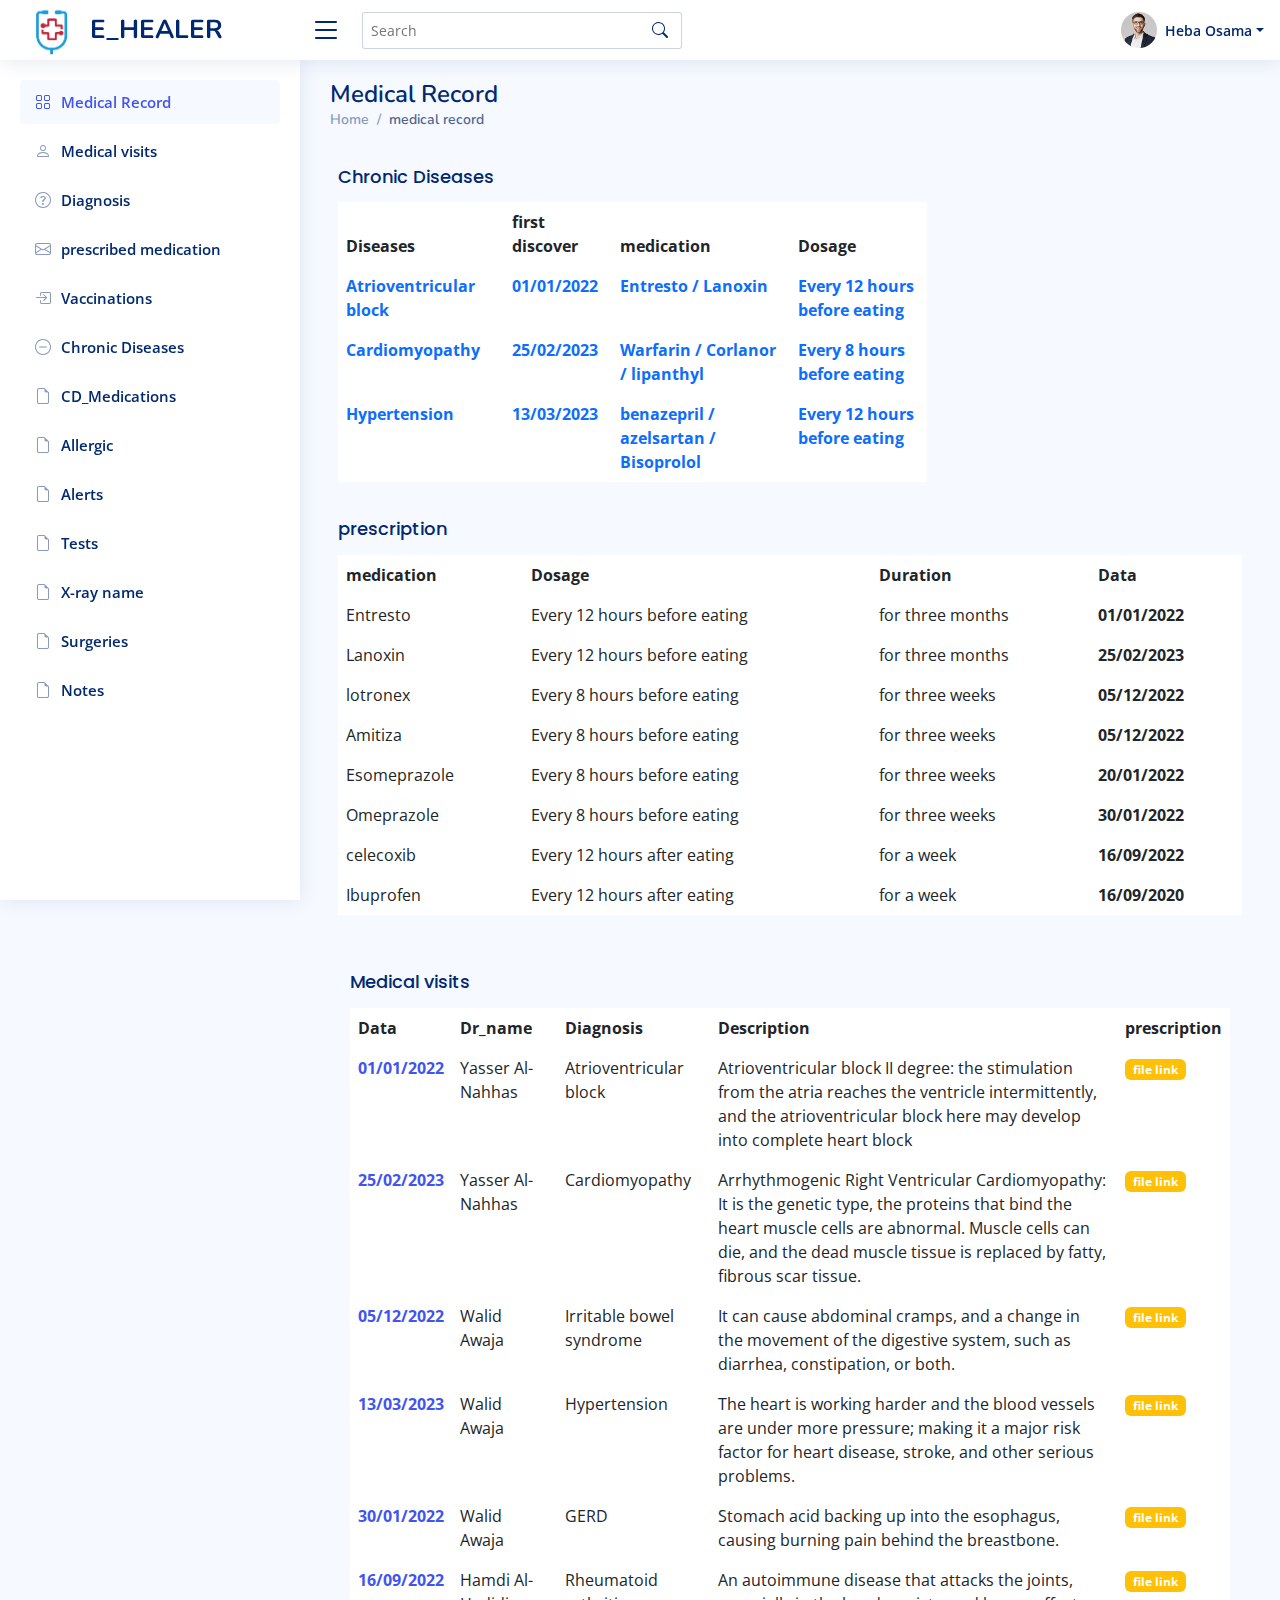
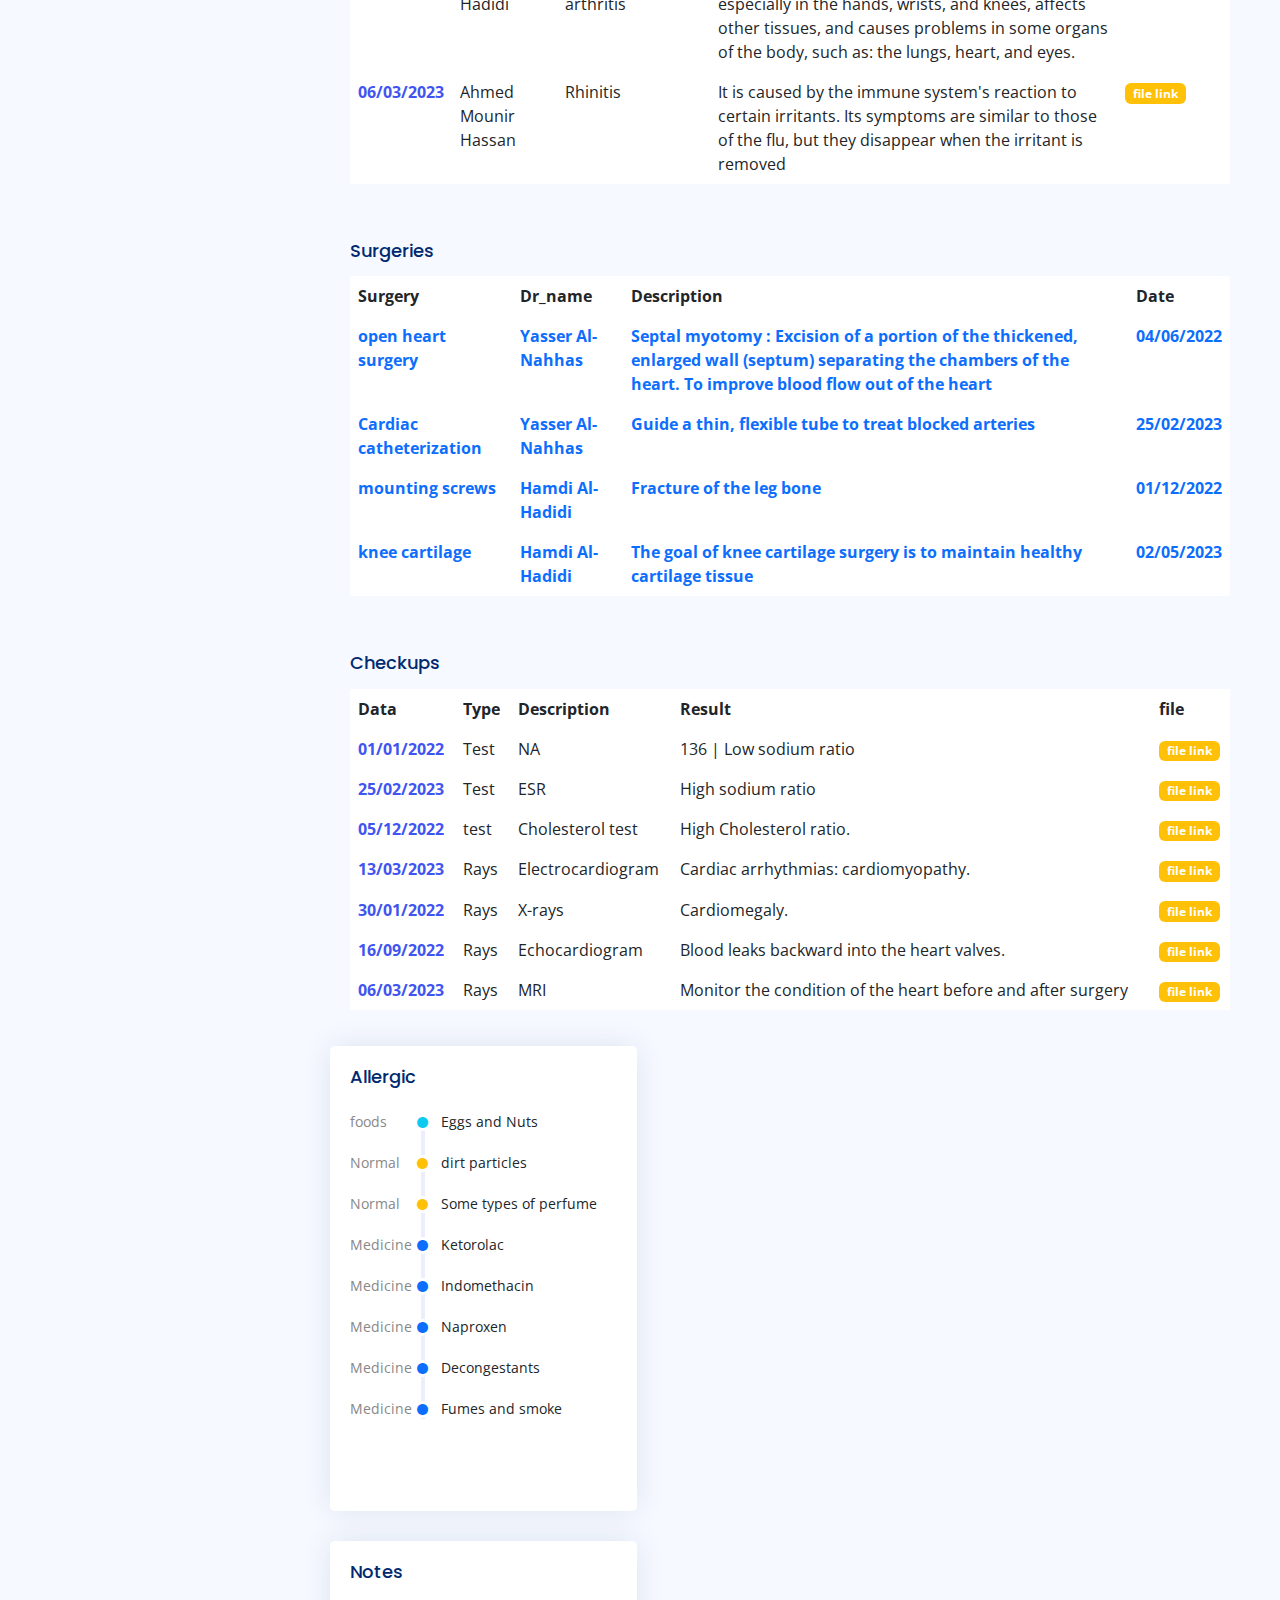
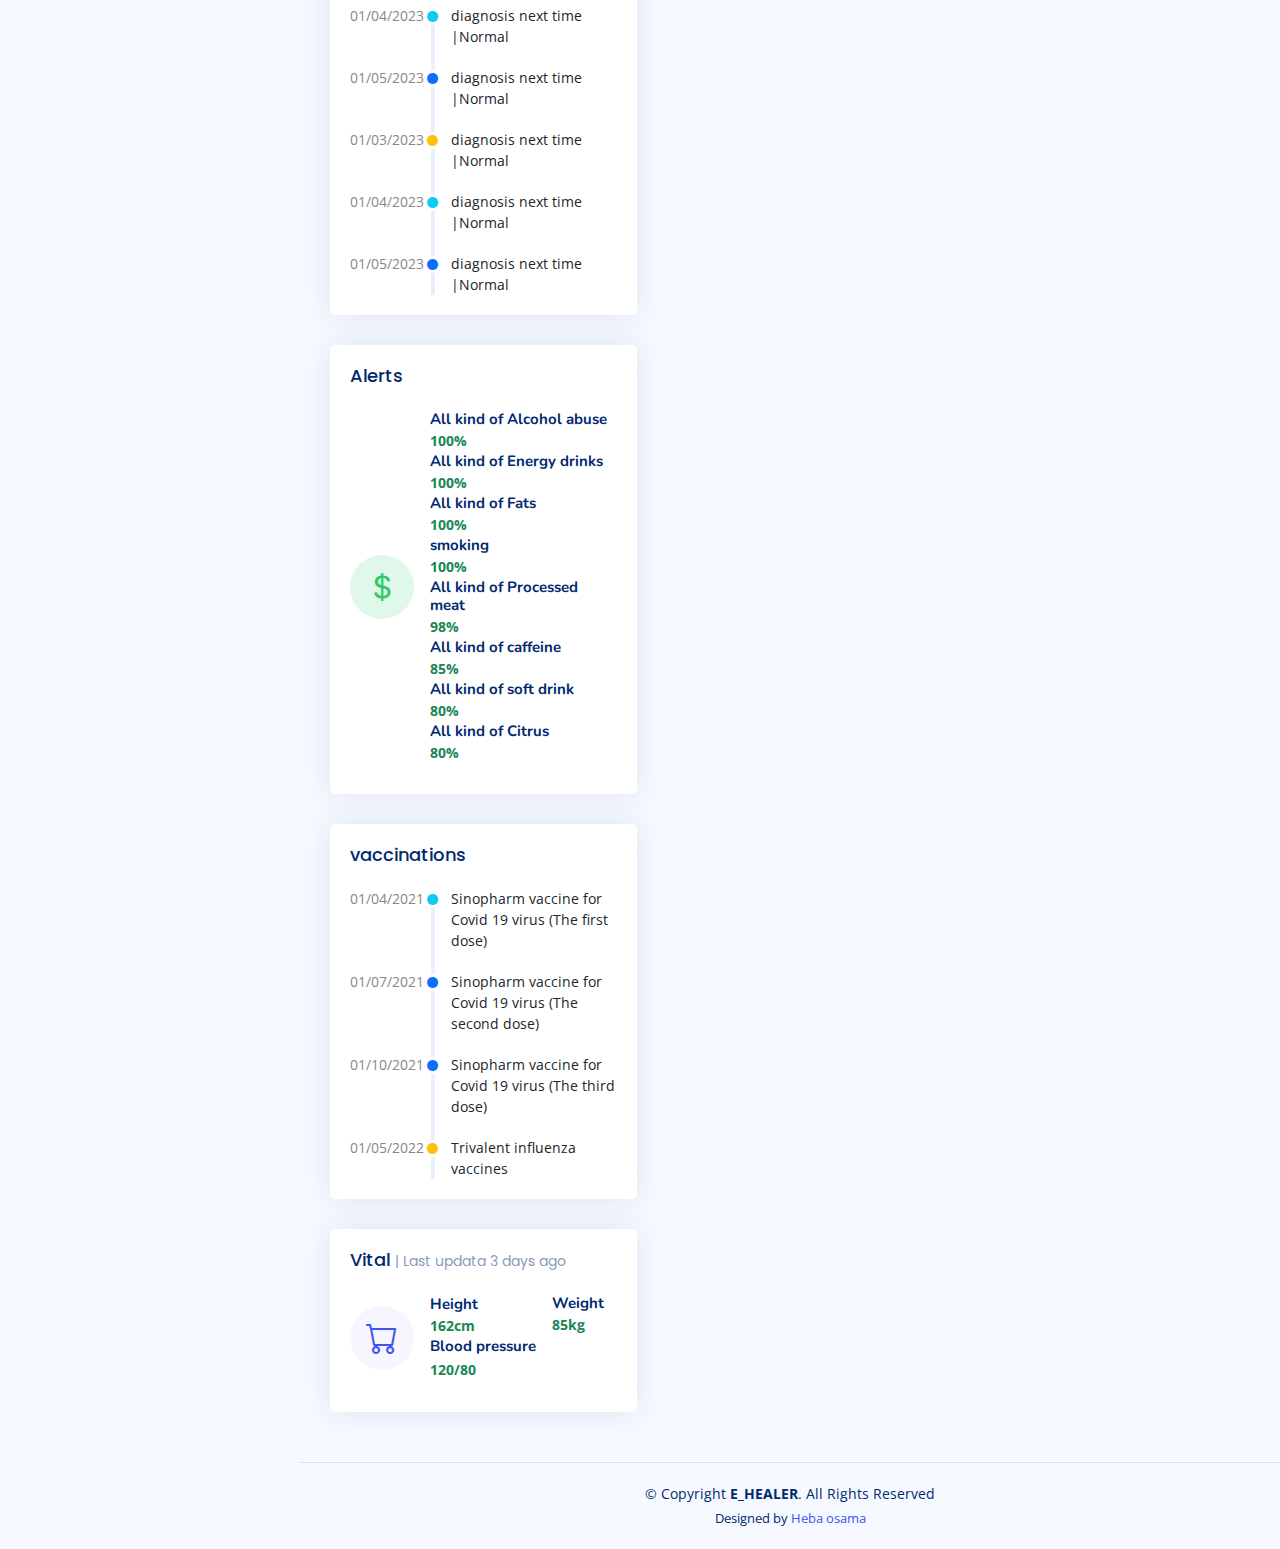
==== index.html @ 650bebf6 "Update index.html" ====
<!DOCTYPE html>
<html lang="en">

<head>
  <meta charset="utf-8">
  <meta content="width=device-width, initial-scale=1.0" name="viewport">

  <title>EHEALER_ Medical Record</title>
  <meta content="" name="description">
  <meta content="" name="keywords">

  <!-- Favicons -->
  <link href="assets/img/LOGOO.png" rel="icon">
  <link href="assets/img/LOGOO.png" rel="apple-touch-icon">

  <!-- Google Fonts -->
  <link href="https://fonts.gstatic.com" rel="preconnect">
  <link href="https://fonts.googleapis.com/css?family=Open+Sans:300,300i,400,400i,600,600i,700,700i|Nunito:300,300i,400,400i,600,600i,700,700i|Poppins:300,300i,400,400i,500,500i,600,600i,700,700i" rel="stylesheet">

  <!-- Vendor CSS Files -->
  <link href="assets/vendor/bootstrap/css/bootstrap.min.css" rel="stylesheet">
  <link href="assets/vendor/bootstrap-icons/bootstrap-icons.css" rel="stylesheet">
  <link href="assets/vendor/boxicons/css/boxicons.min.css" rel="stylesheet">
  <link href="assets/vendor/quill/quill.snow.css" rel="stylesheet">
  <link href="assets/vendor/quill/quill.bubble.css" rel="stylesheet">
  <link href="assets/vendor/remixicon/remixicon.css" rel="stylesheet">
  <link href="assets/vendor/simple-datatables/style.css" rel="stylesheet">

  <!-- Template Main CSS File -->
  <link href="assets/css/style.css" rel="stylesheet">

 
</head>

<body>

  <!-- ======= Header ======= -->
  <header id="header" class="header fixed-top d-flex align-items-center">

    <div class="d-flex align-items-center justify-content-between">
      <a href="index.html" class="logo d-flex align-items-center">
        <img src="assets/img/LOGOO.png" alt="">
        <span class="d-none d-lg-block">E_HEALER</span>
      </a>
      <i class="bi bi-list toggle-sidebar-btn"></i>
    </div><!-- End Logo -->

    <div class="search-bar">
      <form class="search-form d-flex align-items-center" method="POST" action="#">
        <input type="text" name="query" placeholder="Search" title="Enter search keyword">
        <button type="submit" title="Search"><i class="bi bi-search"></i></button>
      </form>
    </div><!-- End Search Bar -->

    <nav class="header-nav ms-auto">
      <ul class="d-flex align-items-center">

        <li class="nav-item d-block d-lg-none">
          <a class="nav-link nav-icon search-bar-toggle " href="#">
            <i class="bi bi-search"></i>
          </a>
        </li><!-- End Search Icon-->

       


        <li class="nav-item dropdown pe-3">

          <a class="nav-link nav-profile d-flex align-items-center pe-0" href="#" data-bs-toggle="dropdown">
            <img src="assets/img/profile-img.jpg" alt="Profile" class="rounded-circle">
            <span class="d-none d-md-block dropdown-toggle ps-2">Heba Osama</span>
          </a><!-- End Profile Iamge Icon -->

          <ul class="dropdown-menu dropdown-menu-end dropdown-menu-arrow profile">
            <li class="dropdown-header">
              <h6>Heba Osama </h6>
              <span>Patient</span>
            </li>
            <li>
              <hr class="dropdown-divider">
            </li>

            <li>
              <a class="dropdown-item d-flex align-items-center" href="users-profile.html">
                <i class="bi bi-person"></i>
                <span>My Profile</span>
              </a>
            </li>
            <li>
              <hr class="dropdown-divider">
            </li>

           

            

          </ul><!-- End Profile Dropdown Items -->
        </li><!-- End Profile Nav -->

      </ul>
    </nav><!-- End Icons Navigation -->

  </header><!-- End Header -->

 <!-- ======= Sidebar ======= -->
 <aside id="sidebar" class="sidebar">

  <ul class="sidebar-nav" id="sidebar-nav">

    <li class="nav-item">
      <a class="nav-link " href="index.html">
        <i class="bi bi-grid"></i>
        <span>  Medical Record</span>
      </a>
    </li><!-- End Medical Record Nav -->
  
    <li class="nav-item">
      <a class="nav-link collapsed" href="#mv">
        <i class="bi bi-person"></i>
        <span>Medical visits</span>
      </a>
    </li><!-- End Profile Page Nav -->

    <li class="nav-item">
      <a class="nav-link collapsed" href="#mv">
        <i class="bi bi-question-circle"></i>
        <span>Diagnosis</span>
      </a>
    </li><!-- End F.A.Q Page Nav -->

    <li class="nav-item">
      <a class="nav-link collapsed" href="#pr">
        <i class="bi bi-envelope"></i>
        <span>prescribed medication</span>
      </a>
    </li><!-- End Contact Page Nav -->

  

    <li class="nav-item">
      <a class="nav-link collapsed" href="#va">
        <i class="bi bi-box-arrow-in-right"></i>
        <span>Vaccinations</span>
      </a>
    </li><!-- End Login Page Nav -->

    <li class="nav-item">
      <a class="nav-link collapsed" href="#ch">
        <i class="bi bi-dash-circle"></i>
        <span>Chronic Diseases</span>
      </a>
    </li><!-- End Error 404 Page Nav -->

    <li class="nav-item">
      <a class="nav-link collapsed" href="#chm">
        <i class="bi bi-file-earmark"></i>
        <span>CD_Medications</span>
      </a>
    </li><!-- End Blank Page Nav -->

    <li class="nav-item">
      <a class="nav-link collapsed" href="#al">
        <i class="bi bi-file-earmark"></i>
        <span>Allergic</span>
      </a>
    </li><!-- End Blank Page Nav -->

    <li class="nav-item">
      <a class="nav-link collapsed" href="#ae">
        <i class="bi bi-file-earmark"></i>
        <span>Alerts</span>
      </a>
    </li><!-- End Blank Page Nav -->

    <li class="nav-item">
      <a class="nav-link collapsed" href="#te">
        <i class="bi bi-file-earmark"></i>
        <span>Tests</span>
      </a>
    </li><!-- End Blank Page Nav -->

    <li class="nav-item">
      <a class="nav-link collapsed" href="#xr">
        <i class="bi bi-file-earmark"></i>
        <span>X-ray name</span>
      </a>
    </li><!-- End Blank Page Nav -->

    <li class="nav-item">
      <a class="nav-link collapsed" href="#su">
        <i class="bi bi-file-earmark"></i>
        <span>Surgeries</span>
      </a>
    </li><!-- End Blank Page Nav -->

    <li class="nav-item">
      <a class="nav-link collapsed" href="#no">
        <i class="bi bi-file-earmark"></i>
        <span>Notes</span>
      </a>
    </li><!-- End Blank Page Nav -->

    

  </ul>

  </aside><!-- End Sidebar-->

  <main id="main" class="main">

    <div class="pagetitle">
      <h1>Medical Record</h1>
      <nav>
        <ol class="breadcrumb">
          <li class="breadcrumb-item"><a href="index.html">Home</a></li>
          <li class="breadcrumb-item active">medical record</li>
        </ol>
      </nav>
    </div><!-- End Page Title -->

    <section class="section dashboard">
      <div class="row">

        <!-- Left side columns -->
        <div class="col-lg-8">
          <div class="row">
            <!-- chromic  -->

            
                <div class="card-body pb-0">
                  <h5 class="card-title" id="ch">Chronic Diseases</h5>

                  <table class="table table-borderless">
                    <thead>
                      <tr>
                        <th scope="col">Diseases</th>
                        <th scope="col">first discover</th>
                        <th scope="col" id="chm">medication</th>
                        <th scope="col">Dosage</th>
                      </tr>
                    </thead>
                    <tbody>
                      <tr>
                   
                        <td><a href="#" class="text-primary fw-bold">Atrioventricular block</a></td>
                        <td><a href="#" class="text-primary fw-bold">01/01/2022</a></td>
                        <td><a href="#" class="text-primary fw-bold">Entresto / Lanoxin</a></td>
                        <td><a href="#" class="text-primary fw-bold">Every 12 hours before eating</a></td>
                      </tr>

                      <tr>
                        <td><a href="#" class="text-primary fw-bold">Cardiomyopathy</a></td>
                        <td><a href="#" class="text-primary fw-bold">25/02/2023</a></td>
                        <td><a href="#" class="text-primary fw-bold">Warfarin / Corlanor / lipanthyl</a></td>
                        <td><a href="#" class="text-primary fw-bold">Every 8 hours before eating</a></td>
                      </tr>
                      <tr>
                        <td><a href="#" class="text-primary fw-bold">Hypertension</a></td>
                        <td><a href="#" class="text-primary fw-bold">13/03/2023</a></td>
                        <td><a href="#" class="text-primary fw-bold">benazepril / azelsartan / Bisoprolol</a></td>
                        <td><a href="#" class="text-primary fw-bold">Every 12 hours before eating</a></td>
                      </tr>
                      
                    </tbody>
                  </table>

                </div>

              </div>
            </div><!-- End chromic -->

            <!-- prescription -->


                <div class="card-body">
                  <h5 class="card-title" id="pr">prescription</h5>

                  <table class="table table-borderless datatable">
                    <thead>
                      <tr>
                        <th scope="col">medication</th>
                        <th scope="col">Dosage	</th>
                        <th scope="col">Duration</th>
                        <th scope="col">Data</th>

                      </tr>
                    </thead>
                    <tbody>
                      <tr>
                        
                        <td>Entresto</td>
                        <td>Every 12 hours before eating	</td>
                        <td>for three months</td>
                        <th scope="row">01/01/2022</th>
                      </tr>
                      <tr>
                        <td>Lanoxin</td>
                        <td>Every 12 hours before eating	</td>
                        <td>for three months</td>
                        <th scope="row">25/02/2023</th>
                      </tr>
                    
                      <tr>
                        <td>lotronex</td>
                        <td>Every 8 hours before eating	</td>
                        <td>for three weeks</td>
                        <th scope="row">05/12/2022</th>
                      </tr>
                      <tr>
                        
                        <td>Amitiza</td>
                        <td>Every 8 hours before eating	</td>
                        <td>for three weeks</td>
                        <th scope="row">05/12/2022</th>
                      </tr>
                      <tr>
                        <td>Esomeprazole</td>
                        <td>Every 8 hours before eating	</td>
                        <td>for three weeks</td>
                        <th scope="row">20/01/2022</th>
                      </tr>
                      <tr>
                       
                        <td> Omeprazole</td>
                        <td>Every 8 hours before eating	</td>
                        <td>for three weeks </td>
                        <th scope="row">30/01/2022</th>
                      </tr>
                      <tr>
                        <td> celecoxib</td>
                        <td>Every 12 hours after eating	</td>
                        <td>for a week</td>
                        <th scope="row">16/09/2022</th>
                      </tr>
                      <tr>
                       
                        <td> Ibuprofen</td>
                        <td>Every 12 hours after eating	</td>
                        <td>for a week</td>
                        <th scope="row">16/09/2020</th>
                      </tr>
                    

                    </tbody>
                  </table>


              </div>
            </div><!-- End prescription -->

           

      

           

            <!-- Medical visits -->
            


                <div class="card-body">
                  <h5 class="card-title" id="mv">Medical visits</h5>

                  <table class="table table-borderless datatable">
                    <thead>
                      <tr>
                        <th scope="col">Data</th>
                        <th scope="col">Dr_name</th>
                        <th scope="col" id="di">Diagnosis</th>
                        <th scope="col">Description</th>
                        <th scope="col">prescription</th>
                      </tr>
                    </thead>
                    <tbody>
                      <tr>
                        <th scope="row"><a href="#">01/01/2022</a></th>
                        <td>Yasser Al-Nahhas</td>
                        <td>Atrioventricular block</td>
                        <td>Atrioventricular block II degree: the stimulation from the atria reaches the ventricle intermittently, and the atrioventricular block here may develop into complete heart block</td>
                        <td><span class="badge bg-warning">file link</span></td>

                      </tr>
                      <tr>
                        <th scope="row"><a href="#">25/02/2023</a></th>
                        <td>Yasser Al-Nahhas</td>
                        <td>Cardiomyopathy</td>
                        <td>Arrhythmogenic Right Ventricular Cardiomyopathy: It is the genetic type, the proteins that bind the heart muscle cells are abnormal. Muscle cells can die, and the dead muscle tissue is replaced by fatty, fibrous scar tissue.</td>
                        <td><span class="badge bg-warning">file link</span></td>

                      </tr>
                      <tr>
                        <th scope="row"><a href="#">05/12/2022</a></th>
                        <td>Walid Awaja</td>
                        <td>Irritable bowel syndrome</td>
                        <td>It can cause abdominal cramps, and a change in the movement of the digestive system, such as diarrhea, constipation, or both.</td>
                        <td><span class="badge bg-warning">file link</span></td>

                      </tr>
                      <tr>
                        <th scope="row"><a href="#">13/03/2023</a></th>
                        <td>Walid Awaja</td>
                        <td>Hypertension</td>
                        <td>The heart is working harder and the blood vessels are under more pressure; making it a major risk factor for heart disease, stroke, and other serious problems.</td>
                        <td><span class="badge bg-warning">file link</span></td>

                      </tr>
                      <tr>
                        <th scope="row"><a href="#">30/01/2022</a></th>
                        <td>Walid Awaja</td>
                        <td>GERD</td>
                        <td>Stomach acid backing up into the esophagus, causing burning pain behind the breastbone.</td>
                        <td><span class="badge bg-warning">file link</span></td>

                      </tr>

                      <tr>
                        <th scope="row"><a href="#">16/09/2022</a></th>
                        <td>Hamdi Al-Hadidi</td>
                        <td>Rheumatoid arthritis</td>
                        <td>An autoimmune disease that attacks the joints, especially in the hands, wrists, and knees, affects other tissues, and causes problems in some organs of the body, such as: the lungs, heart, and eyes.</td>
                        <td><span class="badge bg-warning">file link</span></td>

                      </tr>
                      <tr>
                        <th scope="row"><a href="#">06/03/2023</a></th>
                        <td>Ahmed Mounir Hassan</td>
                        <td>​Rhinitis</td>
                        <td>It is caused by the immune system's reaction to certain irritants.
                          Its symptoms are similar to those of the flu, but they disappear when the irritant is removed</td>
                        <td><span class="badge bg-warning">file link</span></td>

                      </tr>

                    </tbody>
                  </table>

                
            </div><!-- Medical visits -->





           

                <!-- Surgeries -->
                <div class="card-body ">
                  <h5 class="card-title" id="su">Surgeries</h5>

                  <table class="table table-borderless">
                    <thead>
                      <tr>
                        <th scope="col">Surgery</th>
                        <th scope="col">Dr_name</th>
                        <th scope="col">Description</th>
                        <th scope="col">Date</th>
                      </tr>
                    </thead>
                    <tbody>
                      <tr>
                        <td><a href="#" class="text-primary fw-bold">open heart surgery</a></td>
                        <td><a href="#" class="text-primary fw-bold">Yasser Al-Nahhas</a></td>
                        <td><a href="#" class="text-primary fw-bold">Septal myotomy : Excision of a portion of the thickened, enlarged wall (septum) separating the chambers of the heart. To improve blood flow out of the heart </a></td>
                        <td><a href="#" class="text-primary fw-bold">04/06/2022</a></td>
                      </tr>

                      <tr>
                        <td><a href="#" class="text-primary fw-bold">Cardiac catheterization</a></td>
                        <td><a href="#" class="text-primary fw-bold">Yasser Al-Nahhas</a></td>
                        <td><a href="#" class="text-primary fw-bold">Guide a thin, flexible tube to treat blocked arteries</a></td>
                        <td><a href="#" class="text-primary fw-bold">25/02/2023</a></td>
                      </tr>
                      <tr>
                        <td><a href="#" class="text-primary fw-bold">mounting screws</a></td>
                        <td><a href="#" class="text-primary fw-bold">Hamdi Al-Hadidi</a></td>
                        <td><a href="#" class="text-primary fw-bold"> Fracture of the leg bone</a></td>
                        <td><a href="#" class="text-primary fw-bold">01/12/2022</a></td>
                      </tr>
                      
                      <tr>
                        <td><a href="#" class="text-primary fw-bold">knee cartilage</a></td>
                        <td><a href="#" class="text-primary fw-bold">Hamdi Al-Hadidi</a></td>
                        <td><a href="#" class="text-primary fw-bold"> The goal of knee cartilage surgery is to maintain healthy cartilage tissue</a></td>
                        <td><a href="#" class="text-primary fw-bold">02/05/2023</a></td>
                      </tr>
                      


                    </tbody>
                  </table>

                </div>
                <!--  Surgeries -->
              
               <!-- Tests -->
          <div class="card-body">
            <h5 class="card-title" id="mv">Checkups</h5>

            <table class="table table-borderless datatable">
              <thead>
                <tr>
                  <th scope="col">Data</th>
                  <th scope="col">Type</th>
                  <th scope="col" id="di">Description</th>
                  <th scope="col">Result</th>
                  <th scope="col">file</th>
                </tr>
              </thead>
              <tbody>
                <tr>
                  <th scope="row"><a href="#">01/01/2022</a></th>
                  <td>Test</td>
                  <td>NA</td>
                  <td>136 | Low sodium ratio </td>
                  <td><span class="badge bg-warning">file link</span></td>

                </tr>
                <tr>
                  <th scope="row"><a href="#">25/02/2023</a></th>
                  <td>Test</td>
                  <td>ESR</td>
                  <td>High sodium ratio</td>
                  <td><span class="badge bg-warning">file link</span></td>

                </tr>
                <tr>
                  <th scope="row"><a href="#">05/12/2022</a></th>
                  <td>test</td>
                  <td>Cholesterol test</td>
                  <td>High Cholesterol ratio.</td>
                  <td><span class="badge bg-warning">file link</span></td>

                </tr>
                <tr>
                  <th scope="row"><a href="#">13/03/2023</a></th>
                  <td>Rays</td>
                  <td>Electrocardiogram</td>
                  <td>Cardiac arrhythmias: cardiomyopathy.</td>
                  <td><span class="badge bg-warning">file link</span></td>

                </tr>
                <tr>
                  <th scope="row"><a href="#">30/01/2022</a></th>
                  <td>Rays</td>
                  <td>X-rays</td>
                  <td>Cardiomegaly.</td>
                  <td><span class="badge bg-warning">file link</span></td>

                </tr>

                <tr>
                  <th scope="row"><a href="#">16/09/2022</a></th>
                  <td>Rays</td>
                  <td>Echocardiogram</td>
                  <td>Blood leaks backward into the heart valves.</td>
                  <td><span class="badge bg-warning">file link</span></td>

                </tr>
                <tr>
                  <th scope="row"><a href="#">06/03/2023</a></th>
                  <td>Rays</td>
                  <td>MRI</td>
                  <td>Monitor the condition of the heart before and after surgery</td>
                  <td><span class="badge bg-warning">file link</span></td>

                </tr>

              </tbody>
            </table>

          </div><!-- End checkups-->
            
           

          </div>
        </div><!-- End Left side columns -->

        <!-- Right side columns -->
        <div class="col-lg-4">

           <!-- Budget Allergic -->
           <div class="card">

            <div class="card-body pb-0">
              <h5 class="card-title" id="al">Allergic</h5>

              <div id="budgetChart" style="min-height: 400px;" class="echart">
                <div class="activity">

                                        
                  <div class="activity-item d-flex">
                    <div class="activite-label">foods</div>
                    <i class='bi bi-circle-fill activity-badge text-info align-self-start'></i>
                    <div class="activity-content">
                      Eggs and Nuts  
                    </div>
                  </div><!-- End activity item-->
                  <div class="activity-item d-flex">
                    <div class="activite-label">Normal</div>
                    <i class='bi bi-circle-fill activity-badge text-warning align-self-start'></i>
                    <div class="activity-content">
                      dirt particles  
                    </div>
                  </div><!-- End activity item-->
                  <div class="activity-item d-flex">
                    <div class="activite-label">Normal</div>
                    <i class='bi bi-circle-fill activity-badge text-warning align-self-start'></i>
                    <div class="activity-content">
                      Some types of perfume 
                    </div>
                  </div><!-- End activity item-->
                  <div class="activity-item d-flex">
                    <div class="activite-label"> Medicine</div>
                    <i class='bi bi-circle-fill activity-badge text-primary align-self-start'></i>
                    <div class="activity-content">
                      Ketorolac  
                    </div>
                  </div><!-- End activity item-->
                  <div class="activity-item d-flex">
                    <div class="activite-label">Medicine</div>
                    <i class='bi bi-circle-fill activity-badge text-primary align-self-start'></i>
                    <div class="activity-content">
                      Indomethacin  
                    </div>
                  </div><!-- End activity item-->
                  <div class="activity-item d-flex">
                    <div class="activite-label">Medicine</div>
                    <i class='bi bi-circle-fill activity-badge text-primary align-self-start'></i>
                    <div class="activity-content">
                      Naproxen  
                    </div>
                  </div><!-- End activity item-->
                  <div class="activity-item d-flex">
                    <div class="activite-label"> Medicine</div>
                    <i class='bi bi-circle-fill activity-badge text-primary align-self-start'></i>
                    <div class="activity-content">
                      Decongestants  
                    </div>
                  </div><!-- End activity item-->
                  <div class="activity-item d-flex">
                    <div class="activite-label">Medicine</div>
                    <i class='bi bi-circle-fill activity-badge text-primary align-self-start'></i>
                    <div class="activity-content">
                      Fumes and smoke  
                    </div>
                  </div><!-- End activity item-->
                
  
                            
                </div></div>

              

            </div>
          </div><!-- End Budget Allergic -->

          <!-- note -->
          <div class="card">


            <div class="card-body">
              <h5 class="card-title" id="no">Notes </h5>

              <div class="activity">

                                        
                <div class="activity-item d-flex">
                  <div class="activite-label">01/04/2023</div>
                  <i class='bi bi-circle-fill activity-badge text-info align-self-start'></i>
                  <div class="activity-content">
                    diagnosis next time |Normal  
                  </div>
                </div><!-- End activity item-->
                <div class="activity-item d-flex">
                  <div class="activite-label">01/05/2023</div>
                  <i class='bi bi-circle-fill activity-badge text-primary align-self-start'></i>
                  <div class="activity-content">
                    diagnosis next time |Normal  
                  </div>
                </div><!-- End activity item-->
                <div class="activity-item d-flex">
                  <div class="activite-label">01/03/2023</div>
                  <i class='bi bi-circle-fill activity-badge text-warning align-self-start'></i>
                  <div class="activity-content">
                    diagnosis next time |Normal  
                  </div>
                </div><!-- End activity item-->

                <div class="activity-item d-flex">
                  <div class="activite-label">01/04/2023</div>
                  <i class='bi bi-circle-fill activity-badge text-info align-self-start'></i>
                  <div class="activity-content">
                    diagnosis next time |Normal  
                  </div>
                </div><!-- End activity item-->
                <div class="activity-item d-flex">
                  <div class="activite-label">01/05/2023</div>
                  <i class='bi bi-circle-fill activity-badge text-primary align-self-start'></i>
                  <div class="activity-content">
                    diagnosis next time |Normal  
                  </div>
                </div><!-- End activity item-->

                          
              </div>

            </div>
          </div><!-- note -->

         

 <!-- alert Card -->
  <div class="card info-card revenue-card">


    <div class="card-body">
      <h5 class="card-title" id="ae">Alerts </h5>

      <div class="d-flex align-items-center">
        <div class="card-icon rounded-circle d-flex align-items-center justify-content-center">
          <i class="bi bi-currency-dollar"></i>
        </div>
        <div class="ps-3">
          <h6>All kind of Alcohol abuse</h6>
          <span class="text-success small pt-1 fw-bold">100%</span> 
          <h6>All kind of Energy drinks</h6>
          <span class="text-success small pt-1 fw-bold">100%</span>
          <h6>All kind of Fats</h6>
          <span class="text-success small pt-1 fw-bold">100%</span>
          <h6>smoking</h6>
          <span class="text-success small pt-1 fw-bold">100%</span>
          <h6>All kind of Processed meat</h6>
          <span class="text-success small pt-1 fw-bold">98%</span> 
          <h6>All kind of caffeine</h6>
          <span class="text-success small pt-1 fw-bold">85%</span> 
          <h6>All kind of soft drink</h6>
          <span class="text-success small pt-1 fw-bold">80%</span> 
          <h6>All kind of Citrus</h6>
          <span class="text-success small pt-1 fw-bold">80%</span> 
          
        </div>
      </div>

  </div>
</div><!-- End alter -->         

            <!-- vaccinations -->
            <div class="card">


              <div class="card-body">
                <h5 class="card-title" id="no">vaccinations </h5>
  
                <div class="activity">
  
                                          
                  <div class="activity-item d-flex">
                    <div class="activite-label">01/04/2021</div>
                    <i class='bi bi-circle-fill activity-badge text-info align-self-start'></i>
                    <div class="activity-content">
                      Sinopharm vaccine for Covid 19 virus (The first dose)                   </div>
                  </div><!-- End activity item-->
                  <div class="activity-item d-flex">
                    <div class="activite-label">01/07/2021</div>
                    <i class='bi bi-circle-fill activity-badge text-primary align-self-start'></i>
                    <div class="activity-content">
                      Sinopharm vaccine for Covid 19 virus (The second dose)                   </div>
                  </div><!-- End activity item-->

                  <div class="activity-item d-flex">
                    <div class="activite-label">01/10/2021</div>
                    <i class='bi bi-circle-fill activity-badge text-primary align-self-start'></i>
                    <div class="activity-content">
                      Sinopharm vaccine for Covid 19 virus (The third dose)                  </div>
                  </div><!-- End activity item-->
                  <div class="activity-item d-flex">
                    <div class="activite-label">01/05/2022</div>
                    <i class='bi bi-circle-fill activity-badge text-warning align-self-start'></i>
                    <div class="activity-content">
                      Trivalent influenza vaccines  
                    </div>
                  </div><!-- End activity item-->
  
                
  
                            
                </div>
  
              </div>
            </div><!-- End Recent Activity -->
             <!-- Vital -->
              <div class="card info-card sales-card">

                <div class="card-body">
                  <h5 class="card-title" id="vi">Vital <span>| Last updata 3 days ago</span></h5>

                  <div class="d-flex align-items-center">
                    <div class="card-icon rounded-circle d-flex align-items-center justify-content-center">
                      <i class="bi bi-cart"></i>
                    </div>
                    <div class="ps-3">
                      <h6>Height</h6>
                      <span class="text-success small pt-1 fw-bold">162cm</span> 
                     <h6 style="margin-bottom: 2px;">Blood pressure</h6>
                      <span  class="text-success small pt-1 fw-bold">120/80</span>  

                    </div>
                    <div style="margin-bottom: 46px;" class="ps-3">
                      <h6>Weight</h6>
                      <span class="text-success small pt-1 fw-bold">85kg</span> 
                       
                     

                    
                  </div>
                </div>

              </div>
            </div><!-- Vital -->




        </div><!-- End Right side columns -->

      </div>
    </section>

  </main><!-- End #main -->

  <!-- ======= Footer ======= -->
  <footer id="footer" class="footer">
    <div class="copyright">
      &copy; Copyright <strong><span>E_HEALER</span></strong>. All Rights Reserved
    </div>
    <div class="credits">
     
      Designed by <a href="">Heba osama</a>
    </div>
  </footer><!-- End Footer -->

  <a href="#" class="back-to-top d-flex align-items-center justify-content-center"><i class="bi bi-arrow-up-short"></i></a>

  <!-- Vendor JS Files -->
  <script src="assets/vendor/apexcharts/apexcharts.min.js"></script>
  <script src="assets/vendor/bootstrap/js/bootstrap.bundle.min.js"></script>
  <script src="assets/vendor/chart.js/chart.umd.js"></script>
  <script src="assets/vendor/echarts/echarts.min.js"></script>
  <script src="assets/vendor/quill/quill.min.js"></script>
  <script src="assets/vendor/simple-datatables/simple-datatables.js"></script>
  <script src="assets/vendor/tinymce/tinymce.min.js"></script>
  <script src="assets/vendor/php-email-form/validate.js"></script>

  <!-- Template Main JS File -->
  <script src="assets/js/main.js"></script>

</body>

</html>
---- assets/css/style.css ----
/**
* Template Name: NiceAdmin
* Updated: May 30 2023 with Bootstrap v5.3.0
* Template URL: https://bootstrapmade.com/nice-admin-bootstrap-admin-html-template/
* Author: BootstrapMade.com
* License: https://bootstrapmade.com/license/
*/

/*--------------------------------------------------------------
# General
--------------------------------------------------------------*/
:root {
  scroll-behavior: smooth;
}

body {
  font-family: "Open Sans", sans-serif;
  background: #f6f9ff;
  color: #444444;
}

a {
  color: #4154f1;
  text-decoration: none;
}

a:hover {
  color: #717ff5;
  text-decoration: none;
}

h1,
h2,
h3,
h4,
h5,
h6 {
  font-family: "Nunito", sans-serif;
}

/*--------------------------------------------------------------
# Main
--------------------------------------------------------------*/
#main {
  margin-top: 60px;
  padding: 20px 30px;
  transition: all 0.3s;
}

@media (max-width: 1199px) {
  #main {
    padding: 20px;
  }
}

/*--------------------------------------------------------------
# Page Title
--------------------------------------------------------------*/
.pagetitle {
  margin-bottom: 10px;
}

.pagetitle h1 {
  font-size: 24px;
  margin-bottom: 0;
  font-weight: 600;
  color: #012970;
}

/*--------------------------------------------------------------
# Back to top button
--------------------------------------------------------------*/
.back-to-top {
  position: fixed;
  visibility: hidden;
  opacity: 0;
  right: 15px;
  bottom: 15px;
  z-index: 99999;
  background: #4154f1;
  width: 40px;
  height: 40px;
  border-radius: 4px;
  transition: all 0.4s;
}

.back-to-top i {
  font-size: 24px;
  color: #fff;
  line-height: 0;
}

.back-to-top:hover {
  background: #6776f4;
  color: #fff;
}

.back-to-top.active {
  visibility: visible;
  opacity: 1;
}

/*--------------------------------------------------------------
# Override some default Bootstrap stylings
--------------------------------------------------------------*/
/* Dropdown menus */
.dropdown-menu {
  border-radius: 4px;
  padding: 10px 0;
  animation-name: dropdown-animate;
  animation-duration: 0.2s;
  animation-fill-mode: both;
  border: 0;
  box-shadow: 0 5px 30px 0 rgba(82, 63, 105, 0.2);
}

.dropdown-menu .dropdown-header,
.dropdown-menu .dropdown-footer {
  text-align: center;
  font-size: 15px;
  padding: 10px 25px;
}

.dropdown-menu .dropdown-footer a {
  color: #444444;
  text-decoration: underline;
}

.dropdown-menu .dropdown-footer a:hover {
  text-decoration: none;
}

.dropdown-menu .dropdown-divider {
  color: #a5c5fe;
  margin: 0;
}

.dropdown-menu .dropdown-item {
  font-size: 14px;
  padding: 10px 15px;
  transition: 0.3s;
}

.dropdown-menu .dropdown-item i {
  margin-right: 10px;
  font-size: 18px;
  line-height: 0;
}

.dropdown-menu .dropdown-item:hover {
  background-color: #f6f9ff;
}

@media (min-width: 768px) {
  .dropdown-menu-arrow::before {
    content: "";
    width: 13px;
    height: 13px;
    background: #fff;
    position: absolute;
    top: -7px;
    right: 20px;
    transform: rotate(45deg);
    border-top: 1px solid #eaedf1;
    border-left: 1px solid #eaedf1;
  }
}

@keyframes dropdown-animate {
  0% {
    opacity: 0;
  }

  100% {
    opacity: 1;
  }

  0% {
    opacity: 0;
  }
}

/* Light Backgrounds */
.bg-primary-light {
  background-color: #cfe2ff;
  border-color: #cfe2ff;
}

.bg-secondary-light {
  background-color: #e2e3e5;
  border-color: #e2e3e5;
}

.bg-success-light {
  background-color: #d1e7dd;
  border-color: #d1e7dd;
}

.bg-danger-light {
  background-color: #f8d7da;
  border-color: #f8d7da;
}

.bg-warning-light {
  background-color: #fff3cd;
  border-color: #fff3cd;
}

.bg-info-light {
  background-color: #cff4fc;
  border-color: #cff4fc;
}

.bg-dark-light {
  background-color: #d3d3d4;
  border-color: #d3d3d4;
}

/* Card */
.card {
  margin-bottom: 30px;
  border: none;
  border-radius: 5px;
  box-shadow: 0px 0 30px rgba(1, 41, 112, 0.1);
}

.card-header,
.card-footer {
  border-color: #ebeef4;
  background-color: #fff;
  color: #798eb3;
  padding: 15px;
}

.card-title {
  padding: 20px 0 15px 0;
  font-size: 18px;
  font-weight: 500;
  color: #012970;
  font-family: "Poppins", sans-serif;
}

.card-title span {
  color: #899bbd;
  font-size: 14px;
  font-weight: 400;
}

.card-body {
  padding: 0 20px 20px 20px;
}

.card-img-overlay {
  background-color: rgba(255, 255, 255, 0.6);
}

/* Alerts */
.alert-heading {
  font-weight: 500;
  font-family: "Poppins", sans-serif;
  font-size: 20px;
}

/* Close Button */
.btn-close {
  background-size: 25%;
}

.btn-close:focus {
  outline: 0;
  box-shadow: none;
}

/* Accordion */
.accordion-item {
  border: 1px solid #ebeef4;
}

.accordion-button:focus {
  outline: 0;
  box-shadow: none;
}

.accordion-button:not(.collapsed) {
  color: #012970;
  background-color: #f6f9ff;
}

.accordion-flush .accordion-button {
  padding: 15px 0;
  background: none;
  border: 0;
}

.accordion-flush .accordion-button:not(.collapsed) {
  box-shadow: none;
  color: #4154f1;
}

.accordion-flush .accordion-body {
  padding: 0 0 15px 0;
  color: #3e4f6f;
  font-size: 15px;
}

/* Breadcrumbs */
.breadcrumb {
  font-size: 14px;
  font-family: "Nunito", sans-serif;
  color: #899bbd;
  font-weight: 600;
}

.breadcrumb a {
  color: #899bbd;
  transition: 0.3s;
}

.breadcrumb a:hover {
  color: #51678f;
}

.breadcrumb .breadcrumb-item::before {
  color: #899bbd;
}

.breadcrumb .active {
  color: #51678f;
  font-weight: 600;
}

/* Bordered Tabs */
.nav-tabs-bordered {
  border-bottom: 2px solid #ebeef4;
}

.nav-tabs-bordered .nav-link {
  margin-bottom: -2px;
  border: none;
  color: #2c384e;
}

.nav-tabs-bordered .nav-link:hover,
.nav-tabs-bordered .nav-link:focus {
  color: #4154f1;
}

.nav-tabs-bordered .nav-link.active {
  background-color: #fff;
  color: #4154f1;
  border-bottom: 2px solid #4154f1;
}

/*--------------------------------------------------------------
# Header
--------------------------------------------------------------*/
.logo {
  line-height: 1;
}

@media (min-width: 1200px) {
  .logo {
    width: 280px;
  }
}

.logo img {
  max-height: 50px;
  margin-right: 6px;
}

.logo span {
  font-size: 26px;
  font-weight: 700;
  color: #012970;
  font-family: "Nunito", sans-serif;
}

.header {
  transition: all 0.5s;
  z-index: 997;
  height: 60px;
  box-shadow: 0px 2px 20px rgba(1, 41, 112, 0.1);
  background-color: #fff;
  padding-left: 20px;
  /* Toggle Sidebar Button */
  /* Search Bar */
}

.header .toggle-sidebar-btn {
  font-size: 32px;
  padding-left: 10px;
  cursor: pointer;
  color: #012970;
}

.header .search-bar {
  min-width: 360px;
  padding: 0 20px;
}

@media (max-width: 1199px) {
  .header .search-bar {
    position: fixed;
    top: 50px;
    left: 0;
    right: 0;
    padding: 20px;
    box-shadow: 0px 0px 15px 0px rgba(1, 41, 112, 0.1);
    background: white;
    z-index: 9999;
    transition: 0.3s;
    visibility: hidden;
    opacity: 0;
  }

  .header .search-bar-show {
    top: 60px;
    visibility: visible;
    opacity: 1;
  }
}

.header .search-form {
  width: 100%;
}

.header .search-form input {
  border: 0;
  font-size: 14px;
  color: #012970;
  border: 1px solid rgba(1, 41, 112, 0.2);
  padding: 7px 38px 7px 8px;
  border-radius: 3px;
  transition: 0.3s;
  width: 100%;
}

.header .search-form input:focus,
.header .search-form input:hover {
  outline: none;
  box-shadow: 0 0 10px 0 rgba(1, 41, 112, 0.15);
  border: 1px solid rgba(1, 41, 112, 0.3);
}

.header .search-form button {
  border: 0;
  padding: 0;
  margin-left: -30px;
  background: none;
}

.header .search-form button i {
  color: #012970;
}

/*--------------------------------------------------------------
# Header Nav
--------------------------------------------------------------*/
.header-nav ul {
  list-style: none;
}

.header-nav>ul {
  margin: 0;
  padding: 0;
}

.header-nav .nav-icon {
  font-size: 22px;
  color: #012970;
  margin-right: 25px;
  position: relative;
}

.header-nav .nav-profile {
  color: #012970;
}

.header-nav .nav-profile img {
  max-height: 36px;
}

.header-nav .nav-profile span {
  font-size: 14px;
  font-weight: 600;
}

.header-nav .badge-number {
  position: absolute;
  inset: -2px -5px auto auto;
  font-weight: normal;
  font-size: 12px;
  padding: 3px 6px;
}



.header-nav .profile {
  min-width: 240px;
  padding-bottom: 0;
  top: 8px !important;
}

.header-nav .profile .dropdown-header h6 {
  font-size: 18px;
  margin-bottom: 0;
  font-weight: 600;
  color: #444444;
}

.header-nav .profile .dropdown-header span {
  font-size: 14px;
}

.header-nav .profile .dropdown-item {
  font-size: 14px;
  padding: 10px 15px;
  transition: 0.3s;
}

.header-nav .profile .dropdown-item i {
  margin-right: 10px;
  font-size: 18px;
  line-height: 0;
}

.header-nav .profile .dropdown-item:hover {
  background-color: #f6f9ff;
}

/*--------------------------------------------------------------
# Sidebar
--------------------------------------------------------------*/
.sidebar {
  position: fixed;
  top: 60px;
  left: 0;
  bottom: 0;
  width: 300px;
  z-index: 996;
  transition: all 0.3s;
  padding: 20px;
  overflow-y: auto;
  scrollbar-width: thin;
  scrollbar-color: #aab7cf transparent;
  box-shadow: 0px 0px 20px rgba(1, 41, 112, 0.1);
  background-color: #fff;
}

@media (max-width: 1199px) {
  .sidebar {
    left: -300px;
  }
}

.sidebar::-webkit-scrollbar {
  width: 5px;
  height: 8px;
  background-color: #fff;
}

.sidebar::-webkit-scrollbar-thumb {
  background-color: #aab7cf;
}

@media (min-width: 1200px) {

  #main,
  #footer {
    margin-left: 300px;
  }
}

@media (max-width: 1199px) {
  .toggle-sidebar .sidebar {
    left: 0;
  }
}

@media (min-width: 1200px) {

  .toggle-sidebar #main,
  .toggle-sidebar #footer {
    margin-left: 0;
  }

  .toggle-sidebar .sidebar {
    left: -300px;
  }
}

.sidebar-nav {
  padding: 0;
  margin: 0;
  list-style: none;
}

.sidebar-nav li {
  padding: 0;
  margin: 0;
  list-style: none;
}

.sidebar-nav .nav-item {
  margin-bottom: 5px;
}

.sidebar-nav .nav-heading {
  font-size: 11px;
  text-transform: uppercase;
  color: #899bbd;
  font-weight: 600;
  margin: 10px 0 5px 15px;
}

.sidebar-nav .nav-link {
  display: flex;
  align-items: center;
  font-size: 15px;
  font-weight: 600;
  color: #4154f1;
  transition: 0.3;
  background: #f6f9ff;
  padding: 10px 15px;
  border-radius: 4px;
}

.sidebar-nav .nav-link i {
  font-size: 16px;
  margin-right: 10px;
  color: #4154f1;
}

.sidebar-nav .nav-link.collapsed {
  color: #012970;
  background: #fff;
}

.sidebar-nav .nav-link.collapsed i {
  color: #899bbd;
}

.sidebar-nav .nav-link:hover {
  color: #4154f1;
  background: #f6f9ff;
}

.sidebar-nav .nav-link:hover i {
  color: #4154f1;
}

.sidebar-nav .nav-link .bi-chevron-down {
  margin-right: 0;
  transition: transform 0.2s ease-in-out;
}

.sidebar-nav .nav-link:not(.collapsed) .bi-chevron-down {
  transform: rotate(180deg);
}

.sidebar-nav .nav-content {
  padding: 5px 0 0 0;
  margin: 0;
  list-style: none;
}

.sidebar-nav .nav-content a {
  display: flex;
  align-items: center;
  font-size: 14px;
  font-weight: 600;
  color: #012970;
  transition: 0.3;
  padding: 10px 0 10px 40px;
  transition: 0.3s;
}

.sidebar-nav .nav-content a i {
  font-size: 6px;
  margin-right: 8px;
  line-height: 0;
  border-radius: 50%;
}

.sidebar-nav .nav-content a:hover,
.sidebar-nav .nav-content a.active {
  color: #4154f1;
}

.sidebar-nav .nav-content a.active i {
  background-color: #4154f1;
}

/*--------------------------------------------------------------
# Dashboard
--------------------------------------------------------------*/


/* Info Cards */
.dashboard .info-card {
  padding-bottom: 10px;
  

}

.dashboard .info-card h6 {
  font-size: 15px;
  color: #012970;
  font-weight: 700;
  margin: 0;
  padding: 0;
}

.dashboard .card-icon {
  font-size: 32px;
  line-height: 0;
  width: 64px;
  height: 64px;
  flex-shrink: 0;
  flex-grow: 0;
}

.dashboard .sales-card .card-icon {
  color: #4154f1;
  background: #f6f6fe;
}

.dashboard .revenue-card .card-icon {
  color: #2eca6a;
  background: #e0f8e9;
}

.dashboard .customers-card .card-icon {
  color: #ff771d;
  background: #ffecdf;
}

/* Activity */
.dashboard .activity {
  font-size: 14px;
}

.dashboard .activity .activity-item .activite-label {
  color: #888;
  position: relative;
  flex-shrink: 0;
  flex-grow: 0;
  min-width: 64px;
}

.dashboard .activity .activity-item .activite-label::before {
  content: "";
  position: absolute;
  right: -11px;
  width: 4px;
  top: 0;
  bottom: 0;
  background-color: #eceefe;
}

.dashboard .activity .activity-item .activity-badge {
  margin-top: 3px;
  z-index: 1;
  font-size: 11px;
  line-height: 0;
  border-radius: 50%;
  flex-shrink: 0;
  border: 3px solid #fff;
  flex-grow: 0;
}

.dashboard .activity .activity-item .activity-content {
  padding-left: 10px;
  padding-bottom: 20px;
}

.dashboard .activity .activity-item:first-child .activite-label::before {
  top: 5px;
}

.dashboard .activity .activity-item:last-child .activity-content {
  padding-bottom: 0;
}

/* News & Updates */
.dashboard .news .post-item+.post-item {
  margin-top: 15px;
}

.dashboard .news img {
  width: 80px;
  float: left;
  border-radius: 5px;
}

.dashboard .news h4 {
  font-size: 15px;
  margin-left: 95px;
  font-weight: bold;
  margin-bottom: 5px;
}

.dashboard .news h4 a {
  color: #012970;
  transition: 0.3s;
}

.dashboard .news h4 a:hover {
  color: #4154f1;
}

.dashboard .news p {
  font-size: 14px;
  color: #777777;
  margin-left: 95px;
}

/* Recent Sales */
.dashboard .recent-sales {
  font-size: 14px;
}

.dashboard .recent-sales .table thead {
  background: #f6f6fe;
}

.dashboard .recent-sales .table thead th {
  border: 0;
}

.dashboard .recent-sales .dataTable-top {
  padding: 0 0 10px 0;
}

.dashboard .recent-sales .dataTable-bottom {
  padding: 10px 0 0 0;
}

/* Top Selling */
.dashboard .top-selling {
  font-size: 14px;
}

.dashboard .top-selling .table thead {
  background: #f6f6fe;
}

.dashboard .top-selling .table thead th {
  border: 0;
}

.dashboard .top-selling .table tbody td {
  vertical-align: middle;
}

.dashboard .top-selling img {
  border-radius: 5px;
  max-width: 60px;
}



/*--------------------------------------------------------------
# Profie Page
--------------------------------------------------------------*/
.profile .profile-card img {
  max-width: 120px;
}

.profile .profile-card h2 {
  font-size: 24px;
  font-weight: 700;
  color: #2c384e;
  margin: 10px 0 0 0;
}

.profile .profile-card h3 {
  font-size: 18px;
}

.profile .profile-card .social-links a {
  font-size: 20px;
  display: inline-block;
  color: rgba(1, 41, 112, 0.5);
  line-height: 0;
  margin-right: 10px;
  transition: 0.3s;
}

.profile .profile-card .social-links a:hover {
  color: #012970;
}

.profile .profile-overview .row {
  margin-bottom: 20px;
  font-size: 15px;
}

.profile .profile-overview .card-title {
  color: #012970;
}

.profile .profile-overview .label {
  font-weight: 600;
  color: rgba(1, 41, 112, 0.6);
}

.profile .profile-edit label {
  font-weight: 600;
  color: rgba(1, 41, 112, 0.6);
}

.profile .profile-edit img {
  max-width: 120px;
}

/*--------------------------------------------------------------
# F.A.Q Page
--------------------------------------------------------------*/
.faq .basic h6 {
  font-size: 18px;
  font-weight: 600;
  color: #4154f1;
}

.faq .basic p {
  color: #6980aa;
}



/*--------------------------------------------------------------
# Footer
--------------------------------------------------------------*/
.footer {
  padding: 20px 0;
  font-size: 14px;
  transition: all 0.3s;
  border-top: 1px solid #cddfff;
}

.footer .copyright {
  text-align: center;
  color: #012970;
}

.footer .credits {
  padding-top: 5px;
  text-align: center;
  font-size: 13px;
  color: #012970;
}
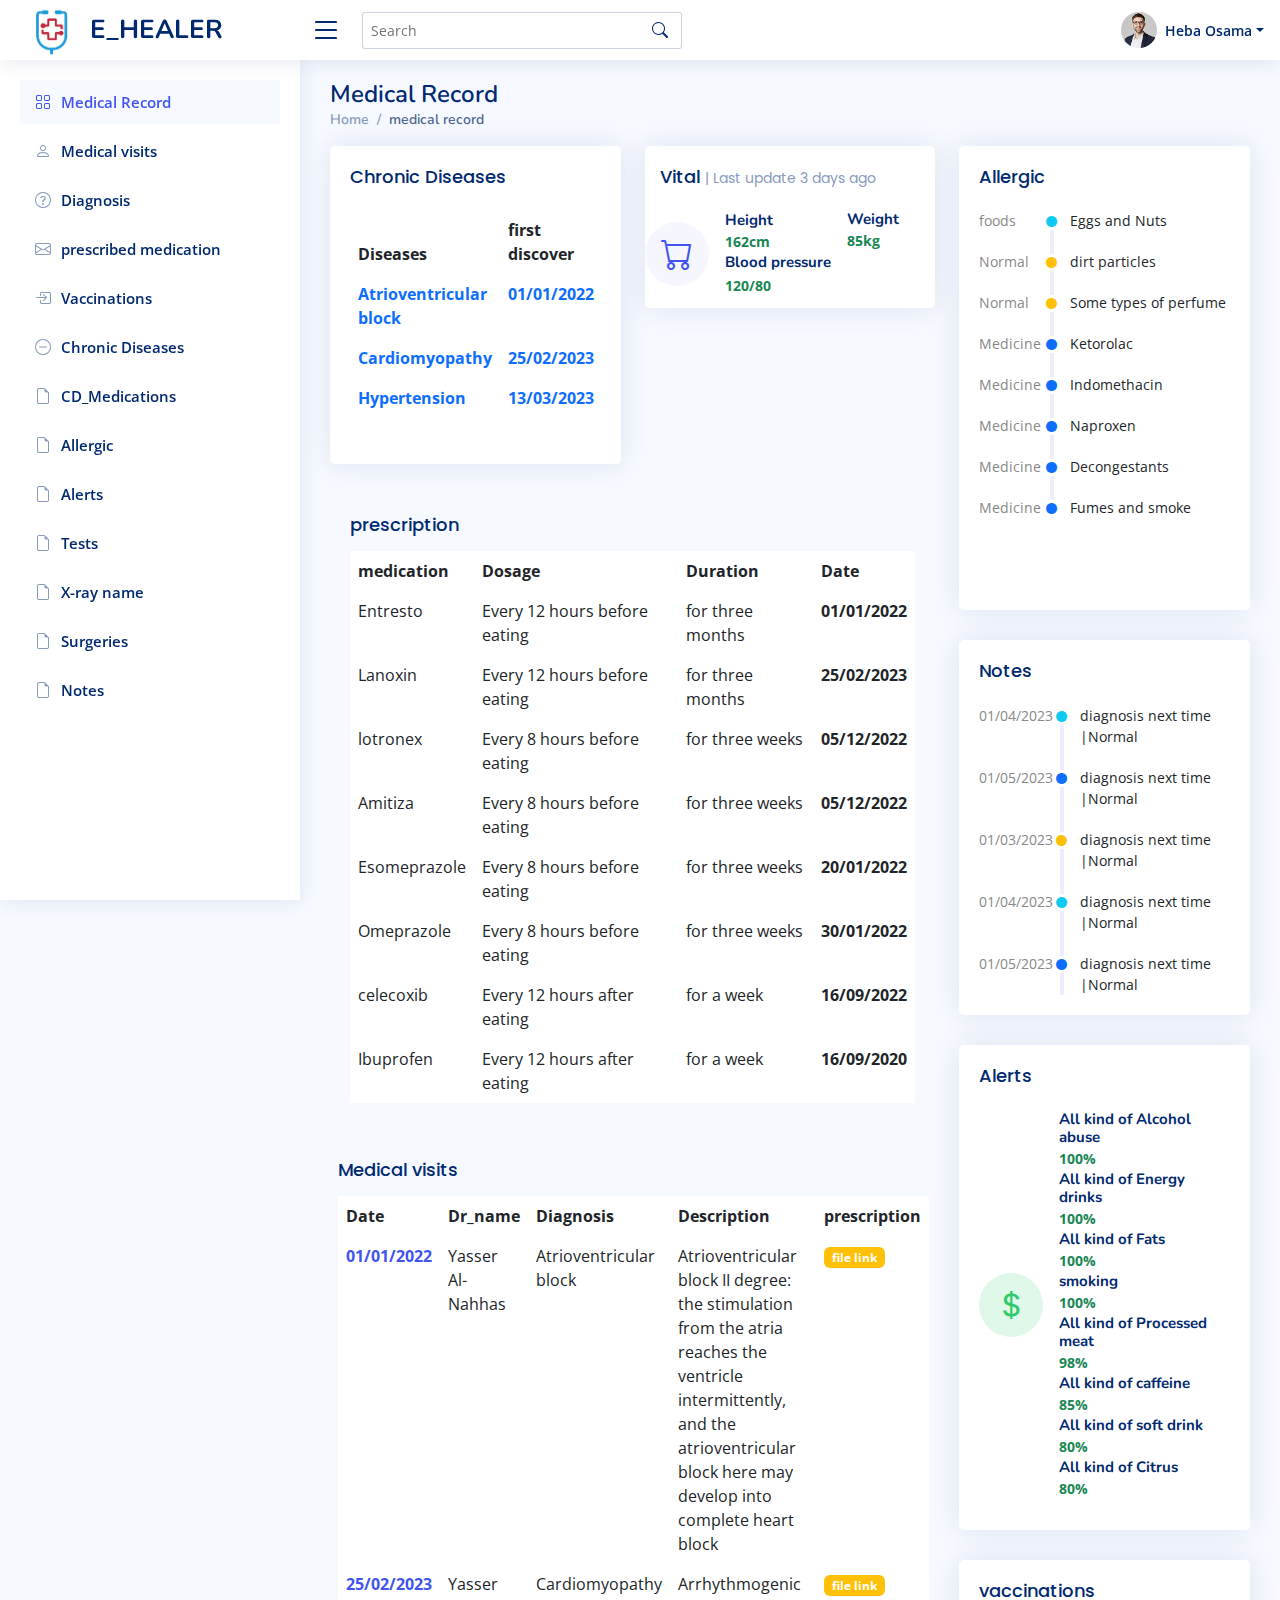
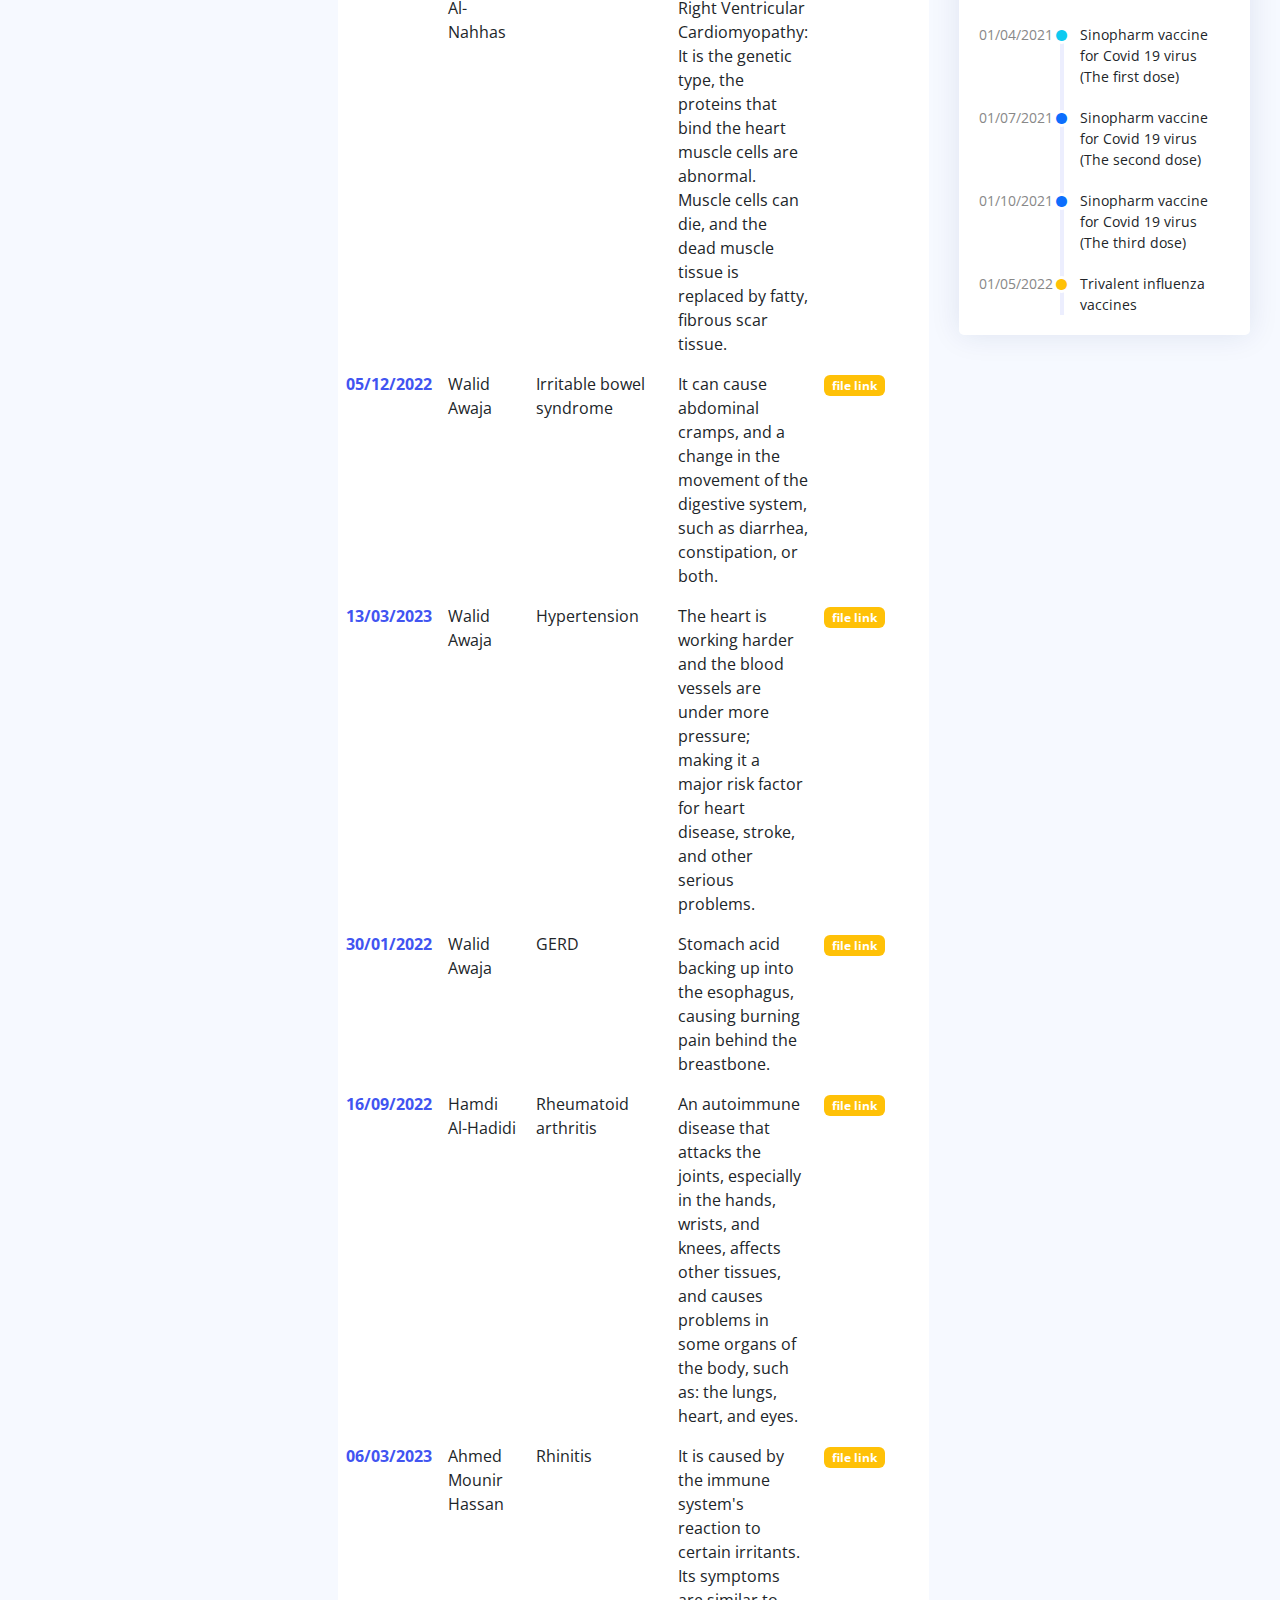
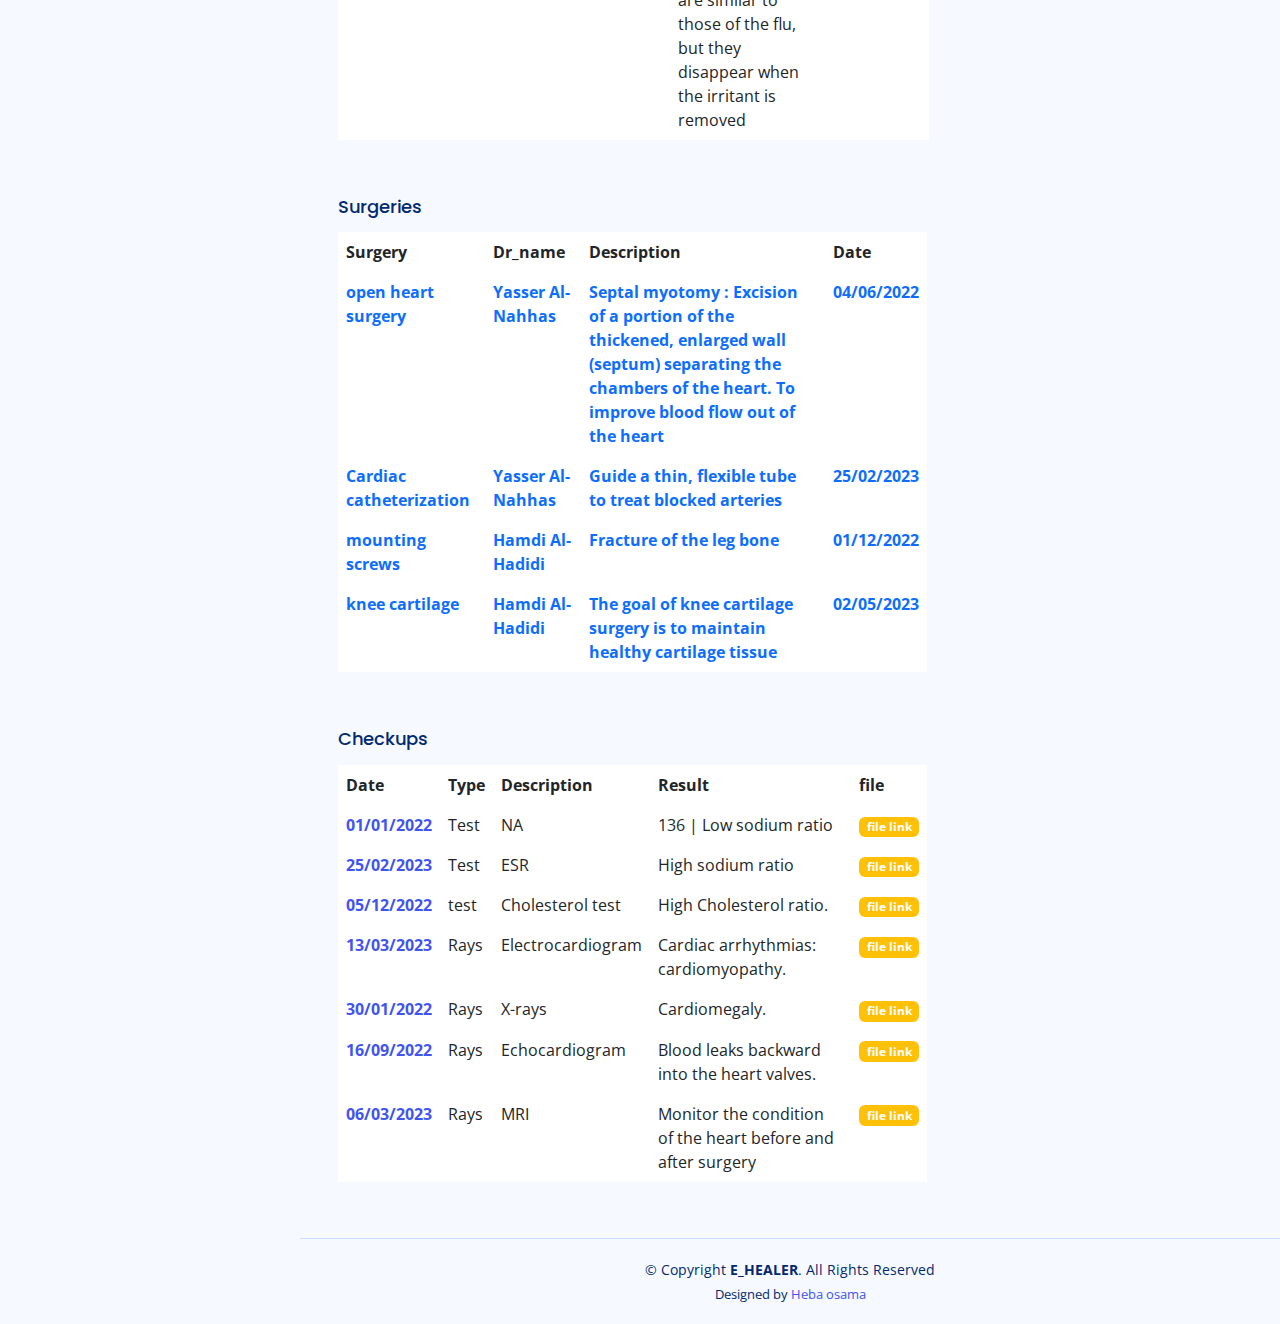
==== commit 521fa8fb: "Update index.html" ====
--- a/index.html
+++ b/index.html
@@ -25,7 +25,7 @@
   <link href="assets/vendor/quill/quill.snow.css" rel="stylesheet">
   <link href="assets/vendor/quill/quill.bubble.css" rel="stylesheet">
   <link href="assets/vendor/remixicon/remixicon.css" rel="stylesheet">
-  <link href="assets/vendor/simple-datatables/style.css" rel="stylesheet">
+  <link href="assets/vendor/simple-datetables/style.css" rel="stylesheet">
 
   <!-- Template Main CSS File -->
   <link href="assets/css/style.css" rel="stylesheet">
@@ -67,7 +67,7 @@
 
         <li class="nav-item dropdown pe-3">
 
-          <a class="nav-link nav-profile d-flex align-items-center pe-0" href="#" data-bs-toggle="dropdown">
+          <a class="nav-link nav-profile d-flex align-items-center pe-0" href="#" date-bs-toggle="dropdown">
             <img src="assets/img/profile-img.jpg" alt="Profile" class="rounded-circle">
             <span class="d-none d-md-block dropdown-toggle ps-2">Heba Osama</span>
           </a><!-- End Profile Iamge Icon -->
@@ -225,19 +225,20 @@
         <!-- Left side columns -->
         <div class="col-lg-8">
           <div class="row">
-            <!-- chromic  -->
-
-            
-                <div class="card-body pb-0">
-                  <h5 class="card-title" id="ch">Chronic Diseases</h5>
+            <div class="col-xxl-4 col-md-6">
+              <div class="card info-card revenue-card">
+
+              
+
+                <div class="card-body">
+                  <h5 class="card-title">Chronic Diseases</h5>
 
                   <table class="table table-borderless">
                     <thead>
                       <tr>
-                        <th scope="col">Diseases</th>
+                        <th scope="col">  Diseases</th>
                         <th scope="col">first discover</th>
-                        <th scope="col" id="chm">medication</th>
-                        <th scope="col">Dosage</th>
+                  
                       </tr>
                     </thead>
                     <tbody>
@@ -245,21 +246,18 @@
                    
                         <td><a href="#" class="text-primary fw-bold">Atrioventricular block</a></td>
                         <td><a href="#" class="text-primary fw-bold">01/01/2022</a></td>
-                        <td><a href="#" class="text-primary fw-bold">Entresto / Lanoxin</a></td>
-                        <td><a href="#" class="text-primary fw-bold">Every 12 hours before eating</a></td>
+                        
                       </tr>
 
                       <tr>
                         <td><a href="#" class="text-primary fw-bold">Cardiomyopathy</a></td>
                         <td><a href="#" class="text-primary fw-bold">25/02/2023</a></td>
-                        <td><a href="#" class="text-primary fw-bold">Warfarin / Corlanor / lipanthyl</a></td>
-                        <td><a href="#" class="text-primary fw-bold">Every 8 hours before eating</a></td>
+                     
                       </tr>
                       <tr>
                         <td><a href="#" class="text-primary fw-bold">Hypertension</a></td>
                         <td><a href="#" class="text-primary fw-bold">13/03/2023</a></td>
-                        <td><a href="#" class="text-primary fw-bold">benazepril / azelsartan / Bisoprolol</a></td>
-                        <td><a href="#" class="text-primary fw-bold">Every 12 hours before eating</a></td>
+                        
                       </tr>
                       
                     </tbody>
@@ -269,6 +267,44 @@
 
               </div>
             </div><!-- End chromic -->
+            <!-- chromic  -->
+
+            
+            <div class="col-xxl-4 col-md-6">
+              <div  class="card info-card sales-card">
+                <!-- <div class="card-body"> -->
+
+                 
+              <h5 style="margin-left: 15px;" class="card-title" id="vi">Vital <span>| Last update 3 days ago</span></h5>
+
+              <div class="d-flex align-items-center">
+                <div class="card-icon rounded-circle d-flex align-items-center justify-content-center">
+                  <i class="bi bi-cart"></i>
+                </div>
+                <div class="ps-3">
+                  <h6>Height</h6>
+                  <span class="text-success small pt-1 fw-bold">162cm</span> 
+                 <h6 style="margin-bottom: 2px;">Blood pressure</h6>
+                  <span  class="text-success small pt-1 fw-bold">120/80</span>  
+
+                </div>
+                <div style="margin-bottom: 46px;" class="ps-3">
+                  <h6>Weight</h6>
+                  <span class="text-success small pt-1 fw-bold">85kg</span> 
+                   
+                 
+
+                
+              </div>
+            </div>
+
+          </div>
+        </div><!-- Vital -->
+
+             <!-- Vital -->
+            <div class="col-xxl-4 col-md-12">
+            
+
 
             <!-- prescription -->
 
@@ -276,13 +312,13 @@
                 <div class="card-body">
                   <h5 class="card-title" id="pr">prescription</h5>
 
-                  <table class="table table-borderless datatable">
+                  <table class="table table-borderless datetable">
                     <thead>
                       <tr>
                         <th scope="col">medication</th>
                         <th scope="col">Dosage	</th>
                         <th scope="col">Duration</th>
-                        <th scope="col">Data</th>
+                        <th scope="col">Date</th>
 
                       </tr>
                     </thead>
@@ -362,10 +398,10 @@
                 <div class="card-body">
                   <h5 class="card-title" id="mv">Medical visits</h5>
 
-                  <table class="table table-borderless datatable">
+                  <table class="table table-borderless datetable">
                     <thead>
                       <tr>
-                        <th scope="col">Data</th>
+                        <th scope="col">Date</th>
                         <th scope="col">Dr_name</th>
                         <th scope="col" id="di">Diagnosis</th>
                         <th scope="col">Description</th>
@@ -497,10 +533,10 @@
           <div class="card-body">
             <h5 class="card-title" id="mv">Checkups</h5>
 
-            <table class="table table-borderless datatable">
+            <table class="table table-borderless datetable">
               <thead>
                 <tr>
-                  <th scope="col">Data</th>
+                  <th scope="col">Date</th>
                   <th scope="col">Type</th>
                   <th scope="col" id="di">Description</th>
                   <th scope="col">Result</th>
@@ -789,35 +825,7 @@
   
               </div>
             </div><!-- End Recent Activity -->
-             <!-- Vital -->
-              <div class="card info-card sales-card">
-
-                <div class="card-body">
-                  <h5 class="card-title" id="vi">Vital <span>| Last updata 3 days ago</span></h5>
-
-                  <div class="d-flex align-items-center">
-                    <div class="card-icon rounded-circle d-flex align-items-center justify-content-center">
-                      <i class="bi bi-cart"></i>
-                    </div>
-                    <div class="ps-3">
-                      <h6>Height</h6>
-                      <span class="text-success small pt-1 fw-bold">162cm</span> 
-                     <h6 style="margin-bottom: 2px;">Blood pressure</h6>
-                      <span  class="text-success small pt-1 fw-bold">120/80</span>  
-
-                    </div>
-                    <div style="margin-bottom: 46px;" class="ps-3">
-                      <h6>Weight</h6>
-                      <span class="text-success small pt-1 fw-bold">85kg</span> 
-                       
-                     
-
-                    
-                  </div>
-                </div>
-
-              </div>
-            </div><!-- Vital -->
+            
 
 
 
@@ -848,7 +856,7 @@
   <script src="assets/vendor/chart.js/chart.umd.js"></script>
   <script src="assets/vendor/echarts/echarts.min.js"></script>
   <script src="assets/vendor/quill/quill.min.js"></script>
-  <script src="assets/vendor/simple-datatables/simple-datatables.js"></script>
+  <script src="assets/vendor/simple-datetables/simple-datetables.js"></script>
   <script src="assets/vendor/tinymce/tinymce.min.js"></script>
   <script src="assets/vendor/php-email-form/validate.js"></script>
 
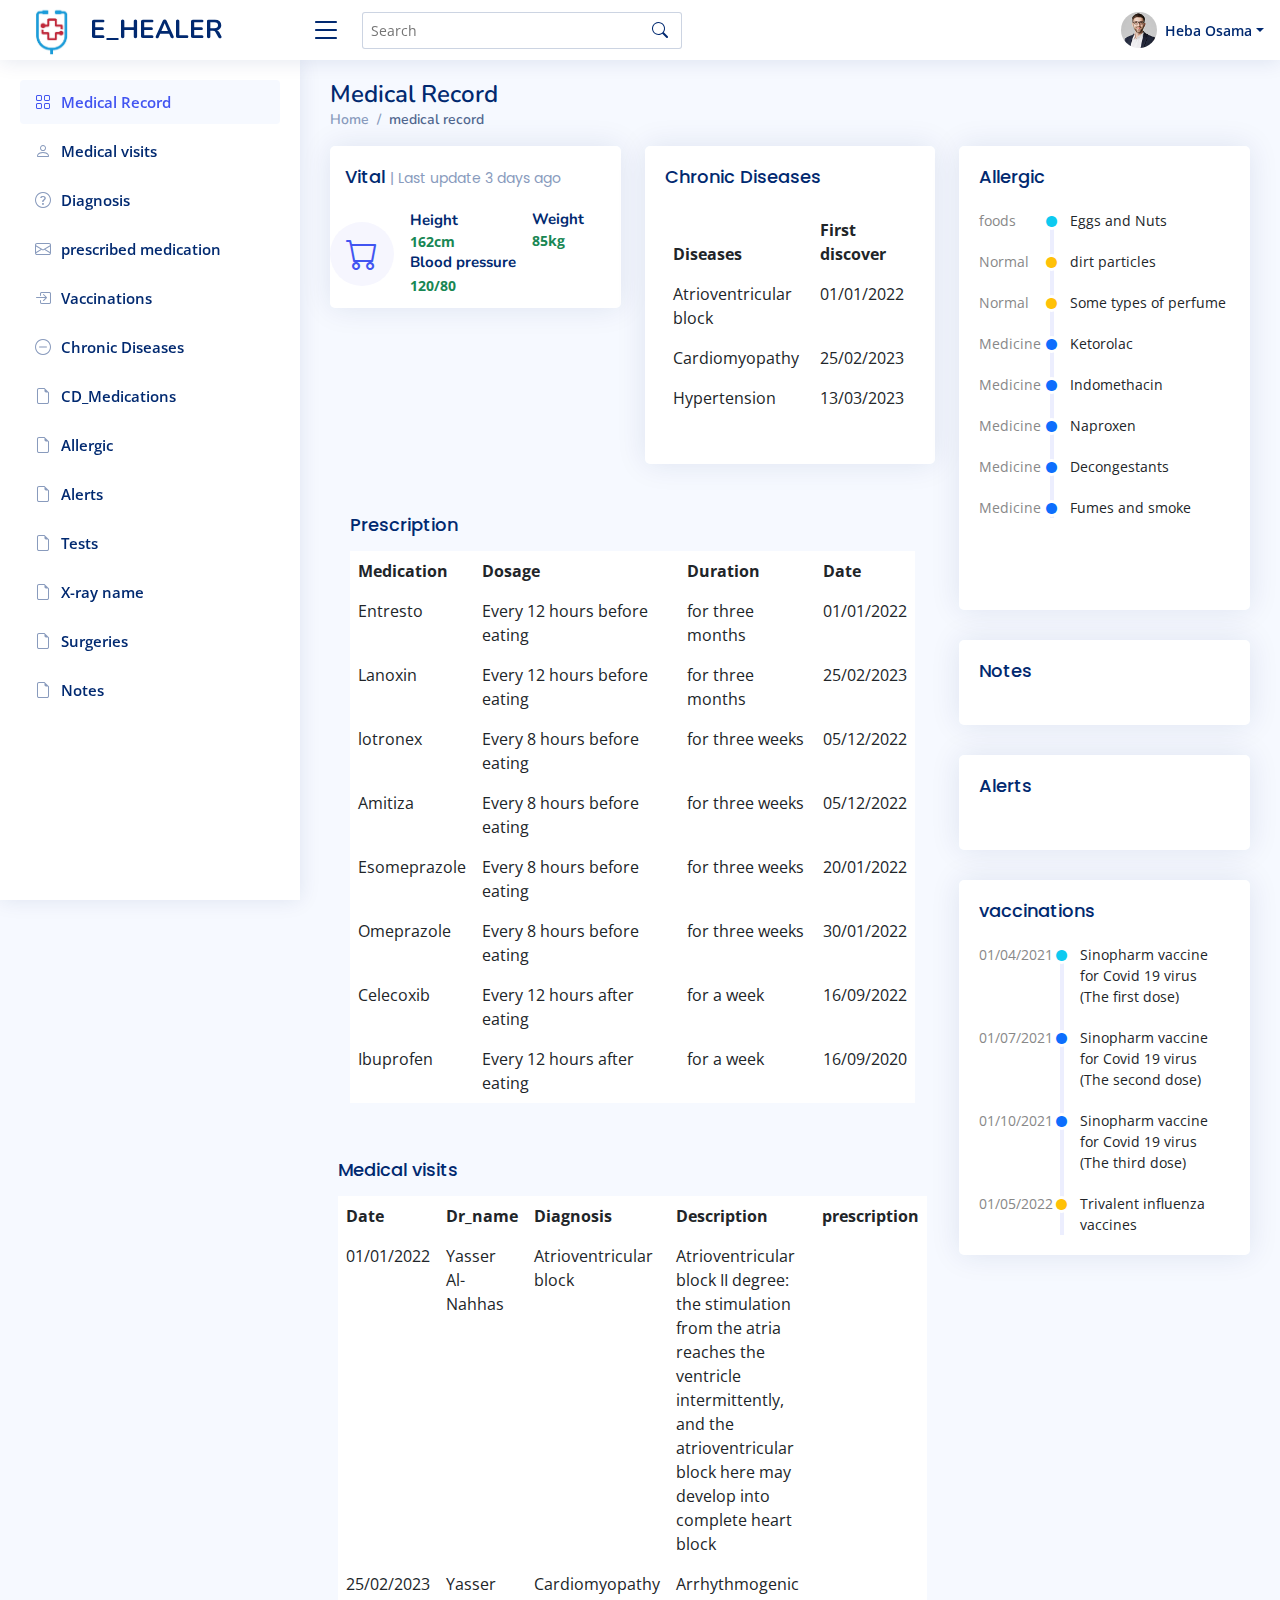
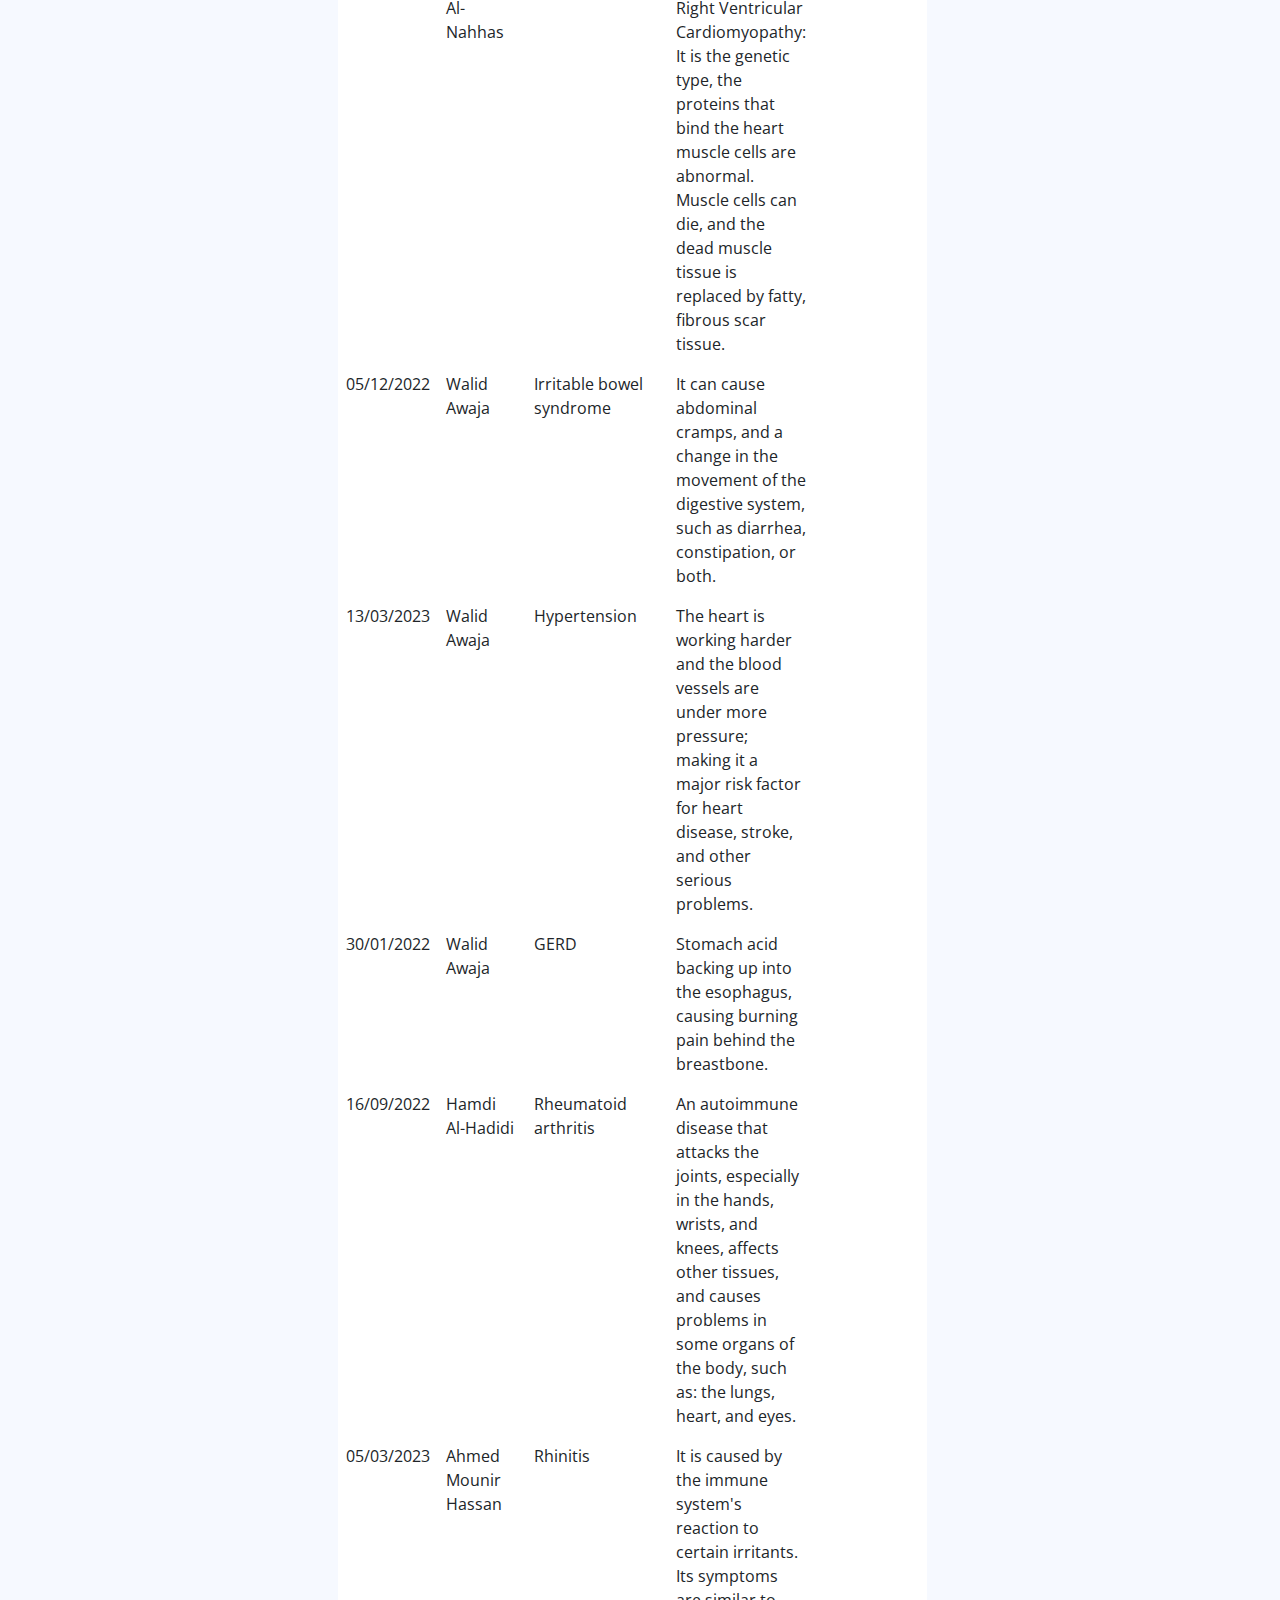
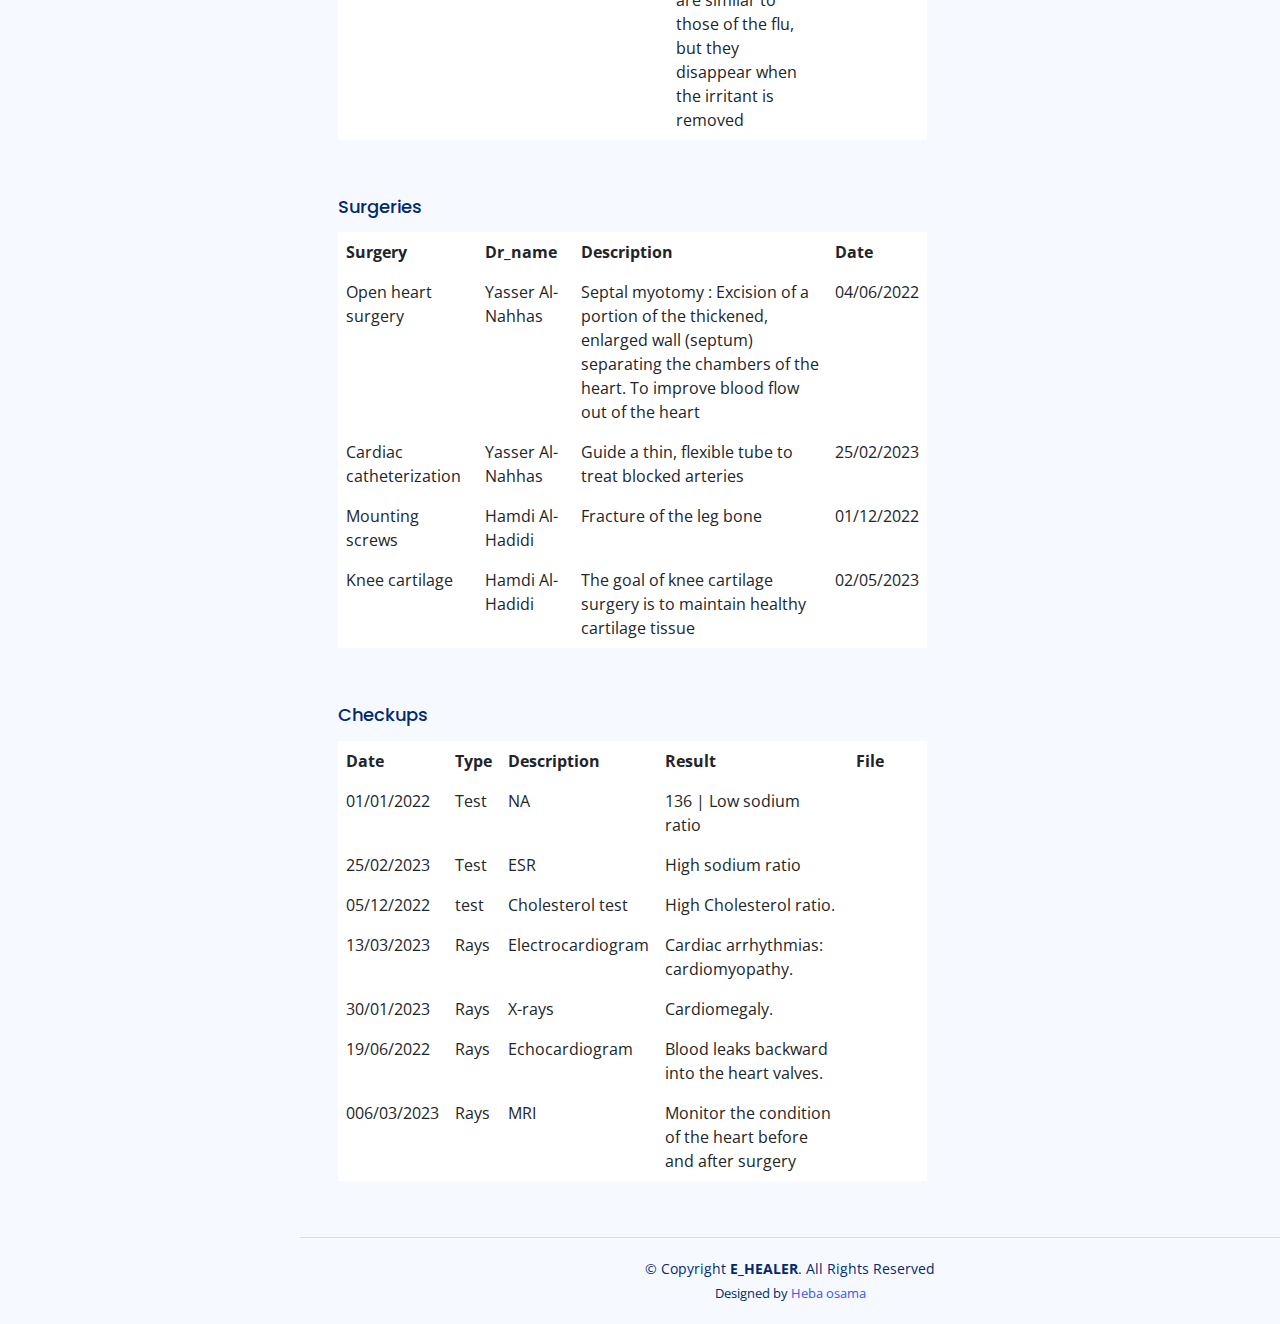
==== commit a990e0ee: "Update index.html" ====
--- a/index.html
+++ b/index.html
@@ -226,51 +226,6 @@
         <div class="col-lg-8">
           <div class="row">
             <div class="col-xxl-4 col-md-6">
-              <div class="card info-card revenue-card">
-
-              
-
-                <div class="card-body">
-                  <h5 class="card-title">Chronic Diseases</h5>
-
-                  <table class="table table-borderless">
-                    <thead>
-                      <tr>
-                        <th scope="col">  Diseases</th>
-                        <th scope="col">first discover</th>
-                  
-                      </tr>
-                    </thead>
-                    <tbody>
-                      <tr>
-                   
-                        <td><a href="#" class="text-primary fw-bold">Atrioventricular block</a></td>
-                        <td><a href="#" class="text-primary fw-bold">01/01/2022</a></td>
-                        
-                      </tr>
-
-                      <tr>
-                        <td><a href="#" class="text-primary fw-bold">Cardiomyopathy</a></td>
-                        <td><a href="#" class="text-primary fw-bold">25/02/2023</a></td>
-                     
-                      </tr>
-                      <tr>
-                        <td><a href="#" class="text-primary fw-bold">Hypertension</a></td>
-                        <td><a href="#" class="text-primary fw-bold">13/03/2023</a></td>
-                        
-                      </tr>
-                      
-                    </tbody>
-                  </table>
-
-                </div>
-
-              </div>
-            </div><!-- End chromic -->
-            <!-- chromic  -->
-
-            
-            <div class="col-xxl-4 col-md-6">
               <div  class="card info-card sales-card">
                 <!-- <div class="card-body"> -->
 
@@ -301,6 +256,52 @@
           </div>
         </div><!-- Vital -->
 
+            <div class="col-xxl-4 col-md-6">
+              <div class="card info-card revenue-card">
+
+              
+
+                <div class="card-body">
+                  <h5 class="card-title">Chronic Diseases</h5>
+
+                  <table  class="table table-borderless">
+                    <thead >
+                      <tr>
+                        <th scope="col">  Diseases</th>
+                        <th scope="col">First discover</th>
+                  
+                      </tr>
+                    </thead>
+                    <tbody >
+                      <tr>
+                   
+                        <td   >Atrioventricular block</td>
+                        <td >01/01/2022</td>
+                        
+                      </tr>
+
+                      <tr>
+                        <td>Cardiomyopathy</td>
+                        <td>25/02/2023</td>
+                     
+                      </tr>
+                      <tr>
+                        <td>Hypertension</td>
+                        <td>13/03/2023</td>
+                        
+                      </tr>
+                      
+                    </tbody>
+                  </table>
+
+                </div>
+
+              </div>
+            </div><!-- End chromic -->
+            <!-- chromic  -->
+
+            
+           
              <!-- Vital -->
             <div class="col-xxl-4 col-md-12">
             
@@ -310,12 +311,12 @@
 
 
                 <div class="card-body">
-                  <h5 class="card-title" id="pr">prescription</h5>
+                  <h5 class="card-title" id="pr">Prescription</h5>
 
                   <table class="table table-borderless datetable">
                     <thead>
                       <tr>
-                        <th scope="col">medication</th>
+                        <th scope="col">Medication</th>
                         <th scope="col">Dosage	</th>
                         <th scope="col">Duration</th>
                         <th scope="col">Date</th>
@@ -328,53 +329,53 @@
                         <td>Entresto</td>
                         <td>Every 12 hours before eating	</td>
                         <td>for three months</td>
-                        <th scope="row">01/01/2022</th>
+                        <td scope="row">01/01/2022</td>
                       </tr>
                       <tr>
                         <td>Lanoxin</td>
                         <td>Every 12 hours before eating	</td>
                         <td>for three months</td>
-                        <th scope="row">25/02/2023</th>
+                        <td scope="row">25/02/2023</td>
                       </tr>
                     
                       <tr>
                         <td>lotronex</td>
                         <td>Every 8 hours before eating	</td>
                         <td>for three weeks</td>
-                        <th scope="row">05/12/2022</th>
+                        <td scope="row">05/12/2022</td>
                       </tr>
                       <tr>
                         
                         <td>Amitiza</td>
                         <td>Every 8 hours before eating	</td>
                         <td>for three weeks</td>
-                        <th scope="row">05/12/2022</th>
+                        <td scope="row">05/12/2022</td>
                       </tr>
                       <tr>
                         <td>Esomeprazole</td>
                         <td>Every 8 hours before eating	</td>
                         <td>for three weeks</td>
-                        <th scope="row">20/01/2022</th>
+                        <td scope="row">20/01/2022</td>
                       </tr>
                       <tr>
                        
                         <td> Omeprazole</td>
                         <td>Every 8 hours before eating	</td>
                         <td>for three weeks </td>
-                        <th scope="row">30/01/2022</th>
-                      </tr>
-                      <tr>
-                        <td> celecoxib</td>
+                        <td scope="row">30/01/2022</td>
+                      </tr>
+                      <tr>
+                        <td> Celecoxib</td>
                         <td>Every 12 hours after eating	</td>
                         <td>for a week</td>
-                        <th scope="row">16/09/2022</th>
+                        <td scope="row">16/09/2022</td>
                       </tr>
                       <tr>
                        
                         <td> Ibuprofen</td>
                         <td>Every 12 hours after eating	</td>
                         <td>for a week</td>
-                        <th scope="row">16/09/2020</th>
+                        <td scope="row">16/09/2020</td>
                       </tr>
                     
 
@@ -410,61 +411,61 @@
                     </thead>
                     <tbody>
                       <tr>
-                        <th scope="row"><a href="#">01/01/2022</a></th>
+                        <td scope="row">01/01/2022</td>
                         <td>Yasser Al-Nahhas</td>
                         <td>Atrioventricular block</td>
                         <td>Atrioventricular block II degree: the stimulation from the atria reaches the ventricle intermittently, and the atrioventricular block here may develop into complete heart block</td>
-                        <td><span class="badge bg-warning">file link</span></td>
-
-                      </tr>
-                      <tr>
-                        <th scope="row"><a href="#">25/02/2023</a></th>
+                        <td><span id="filelink" class="badge ">File link</span></td>
+
+                      </tr>
+                      <tr>
+                        <td scope="row">25/02/2023</td>
                         <td>Yasser Al-Nahhas</td>
                         <td>Cardiomyopathy</td>
                         <td>Arrhythmogenic Right Ventricular Cardiomyopathy: It is the genetic type, the proteins that bind the heart muscle cells are abnormal. Muscle cells can die, and the dead muscle tissue is replaced by fatty, fibrous scar tissue.</td>
-                        <td><span class="badge bg-warning">file link</span></td>
-
-                      </tr>
-                      <tr>
-                        <th scope="row"><a href="#">05/12/2022</a></th>
+                        <td><span id="filelink" class="badge ">File link</span></td>
+
+                      </tr>
+                      <tr>
+                        <td scope="row">05/12/2022</td>
                         <td>Walid Awaja</td>
                         <td>Irritable bowel syndrome</td>
                         <td>It can cause abdominal cramps, and a change in the movement of the digestive system, such as diarrhea, constipation, or both.</td>
-                        <td><span class="badge bg-warning">file link</span></td>
-
-                      </tr>
-                      <tr>
-                        <th scope="row"><a href="#">13/03/2023</a></th>
+                        <td><span id="filelink" class="badge ">File link</span></td>
+
+                      </tr>
+                      <tr>
+                        <td scope="row">13/03/2023</td>
                         <td>Walid Awaja</td>
                         <td>Hypertension</td>
                         <td>The heart is working harder and the blood vessels are under more pressure; making it a major risk factor for heart disease, stroke, and other serious problems.</td>
-                        <td><span class="badge bg-warning">file link</span></td>
-
-                      </tr>
-                      <tr>
-                        <th scope="row"><a href="#">30/01/2022</a></th>
+                        <td><span id="filelink" class="badge ">File link</span></td>
+
+                      </tr>
+                      <tr>
+                        <td scope="row">30/01/2022</td>
                         <td>Walid Awaja</td>
                         <td>GERD</td>
                         <td>Stomach acid backing up into the esophagus, causing burning pain behind the breastbone.</td>
-                        <td><span class="badge bg-warning">file link</span></td>
-
-                      </tr>
-
-                      <tr>
-                        <th scope="row"><a href="#">16/09/2022</a></th>
+                        <td><span id="filelink" class="badge ">File link</span></td>
+
+                      </tr>
+
+                      <tr>
+                        <td scope="row">16/09/2022</td>
                         <td>Hamdi Al-Hadidi</td>
                         <td>Rheumatoid arthritis</td>
                         <td>An autoimmune disease that attacks the joints, especially in the hands, wrists, and knees, affects other tissues, and causes problems in some organs of the body, such as: the lungs, heart, and eyes.</td>
-                        <td><span class="badge bg-warning">file link</span></td>
-
-                      </tr>
-                      <tr>
-                        <th scope="row"><a href="#">06/03/2023</a></th>
+                        <td><span id="filelink" class="badge ">File link</span></td>
+
+                      </tr>
+                      <tr>
+                        <td scope="row">05/03/2023</td>
                         <td>Ahmed Mounir Hassan</td>
                         <td>​Rhinitis</td>
                         <td>It is caused by the immune system's reaction to certain irritants.
                           Its symptoms are similar to those of the flu, but they disappear when the irritant is removed</td>
-                        <td><span class="badge bg-warning">file link</span></td>
+                          <td><span id="filelink" class="badge ">File link</span></td>
 
                       </tr>
 
@@ -495,30 +496,30 @@
                     </thead>
                     <tbody>
                       <tr>
-                        <td><a href="#" class="text-primary fw-bold">open heart surgery</a></td>
-                        <td><a href="#" class="text-primary fw-bold">Yasser Al-Nahhas</a></td>
-                        <td><a href="#" class="text-primary fw-bold">Septal myotomy : Excision of a portion of the thickened, enlarged wall (septum) separating the chambers of the heart. To improve blood flow out of the heart </a></td>
-                        <td><a href="#" class="text-primary fw-bold">04/06/2022</a></td>
-                      </tr>
-
-                      <tr>
-                        <td><a href="#" class="text-primary fw-bold">Cardiac catheterization</a></td>
-                        <td><a href="#" class="text-primary fw-bold">Yasser Al-Nahhas</a></td>
-                        <td><a href="#" class="text-primary fw-bold">Guide a thin, flexible tube to treat blocked arteries</a></td>
-                        <td><a href="#" class="text-primary fw-bold">25/02/2023</a></td>
-                      </tr>
-                      <tr>
-                        <td><a href="#" class="text-primary fw-bold">mounting screws</a></td>
-                        <td><a href="#" class="text-primary fw-bold">Hamdi Al-Hadidi</a></td>
-                        <td><a href="#" class="text-primary fw-bold"> Fracture of the leg bone</a></td>
-                        <td><a href="#" class="text-primary fw-bold">01/12/2022</a></td>
+                        <td>Open heart surgery</td>
+                        <td>Yasser Al-Nahhas</a></td>
+                        <td>Septal myotomy : Excision of a portion of the thickened, enlarged wall (septum) separating the chambers of the heart. To improve blood flow out of the heart </a></td>
+                        <td>04/06/2022</a></td>
+                      </tr>
+
+                      <tr>
+                        <td>Cardiac catheterization</a></td>
+                        <td>Yasser Al-Nahhas</a></td>
+                        <td>Guide a thin, flexible tube to treat blocked arteries</a></td>
+                        <td>25/02/2023</a></td>
+                      </tr>
+                      <tr>
+                        <td>Mounting screws</a></td>
+                        <td>Hamdi Al-Hadidi</a></td>
+                        <td> Fracture of the leg bone</a></td>
+                        <td>01/12/2022</a></td>
                       </tr>
                       
                       <tr>
-                        <td><a href="#" class="text-primary fw-bold">knee cartilage</a></td>
-                        <td><a href="#" class="text-primary fw-bold">Hamdi Al-Hadidi</a></td>
-                        <td><a href="#" class="text-primary fw-bold"> The goal of knee cartilage surgery is to maintain healthy cartilage tissue</a></td>
-                        <td><a href="#" class="text-primary fw-bold">02/05/2023</a></td>
+                        <td>Knee cartilage</a></td>
+                        <td>Hamdi Al-Hadidi</a></td>
+                        <td>The goal of knee cartilage surgery is to maintain healthy cartilage tissue</a></td>
+                        <td>02/05/2023</a></td>
                       </tr>
                       
 
@@ -540,65 +541,65 @@
                   <th scope="col">Type</th>
                   <th scope="col" id="di">Description</th>
                   <th scope="col">Result</th>
-                  <th scope="col">file</th>
+                  <th scope="col">File</th>
                 </tr>
               </thead>
               <tbody>
                 <tr>
-                  <th scope="row"><a href="#">01/01/2022</a></th>
+                  <td scope="row">01/01/2022</th>
                   <td>Test</td>
                   <td>NA</td>
                   <td>136 | Low sodium ratio </td>
-                  <td><span class="badge bg-warning">file link</span></td>
+                  <td><span id="filelink" class="badge ">File link</span></td>
 
                 </tr>
                 <tr>
-                  <th scope="row"><a href="#">25/02/2023</a></th>
-                  <td>Test</td>
+                  <td scope="row">25/02/2023</th>
+                    <td>Test</td>
                   <td>ESR</td>
                   <td>High sodium ratio</td>
-                  <td><span class="badge bg-warning">file link</span></td>
+                  <td><span id="filelink" class="badge ">File link</span></td>
 
                 </tr>
                 <tr>
-                  <th scope="row"><a href="#">05/12/2022</a></th>
-                  <td>test</td>
+                  <td scope="row">05/12/2022</th>
+                    <td>test</td>
                   <td>Cholesterol test</td>
                   <td>High Cholesterol ratio.</td>
-                  <td><span class="badge bg-warning">file link</span></td>
+                  <td><span id="filelink" class="badge ">File link</span></td>
 
                 </tr>
                 <tr>
-                  <th scope="row"><a href="#">13/03/2023</a></th>
-                  <td>Rays</td>
+                  <td scope="row">13/03/2023</th>
+                    <td>Rays</td>
                   <td>Electrocardiogram</td>
                   <td>Cardiac arrhythmias: cardiomyopathy.</td>
-                  <td><span class="badge bg-warning">file link</span></td>
+                  <td><span id="filelink" class="badge ">File link</span></td>
 
                 </tr>
                 <tr>
-                  <th scope="row"><a href="#">30/01/2022</a></th>
-                  <td>Rays</td>
+                  <td scope="row">30/01/2023</th>
+                    <td>Rays</td>
                   <td>X-rays</td>
                   <td>Cardiomegaly.</td>
-                  <td><span class="badge bg-warning">file link</span></td>
+                  <td><span id="filelink" class="badge ">File link</span></td>
 
                 </tr>
 
                 <tr>
-                  <th scope="row"><a href="#">16/09/2022</a></th>
-                  <td>Rays</td>
+                  <td scope="row">19/06/2022</th>
+                    <td>Rays</td>
                   <td>Echocardiogram</td>
                   <td>Blood leaks backward into the heart valves.</td>
-                  <td><span class="badge bg-warning">file link</span></td>
+                  <td><span id="filelink" class="badge ">File link</span></td>
 
                 </tr>
                 <tr>
-                  <th scope="row"><a href="#">06/03/2023</a></th>
-                  <td>Rays</td>
+                  <td scope="row">006/03/2023</th>
+                    <td>Rays</td>
                   <td>MRI</td>
                   <td>Monitor the condition of the heart before and after surgery</td>
-                  <td><span class="badge bg-warning">file link</span></td>
+                  <td><span id="filelink" class="badge ">File link</span></td>
 
                 </tr>
 
@@ -698,7 +699,7 @@
             <div class="card-body">
               <h5 class="card-title" id="no">Notes </h5>
 
-              <div class="activity">
+              <!-- <div class="activity">
 
                                         
                 <div class="activity-item d-flex">
@@ -707,21 +708,21 @@
                   <div class="activity-content">
                     diagnosis next time |Normal  
                   </div>
-                </div><!-- End activity item-->
+                </div>
                 <div class="activity-item d-flex">
                   <div class="activite-label">01/05/2023</div>
                   <i class='bi bi-circle-fill activity-badge text-primary align-self-start'></i>
                   <div class="activity-content">
                     diagnosis next time |Normal  
                   </div>
-                </div><!-- End activity item-->
+                </div>
                 <div class="activity-item d-flex">
                   <div class="activite-label">01/03/2023</div>
                   <i class='bi bi-circle-fill activity-badge text-warning align-self-start'></i>
                   <div class="activity-content">
                     diagnosis next time |Normal  
                   </div>
-                </div><!-- End activity item-->
+                </div>
 
                 <div class="activity-item d-flex">
                   <div class="activite-label">01/04/2023</div>
@@ -729,17 +730,17 @@
                   <div class="activity-content">
                     diagnosis next time |Normal  
                   </div>
-                </div><!-- End activity item-->
+                </div>
                 <div class="activity-item d-flex">
                   <div class="activite-label">01/05/2023</div>
                   <i class='bi bi-circle-fill activity-badge text-primary align-self-start'></i>
                   <div class="activity-content">
                     diagnosis next time |Normal  
                   </div>
-                </div><!-- End activity item-->
+                </div>
 
                           
-              </div>
+              </div> -->
 
             </div>
           </div><!-- note -->
@@ -753,7 +754,7 @@
     <div class="card-body">
       <h5 class="card-title" id="ae">Alerts </h5>
 
-      <div class="d-flex align-items-center">
+      <!-- <div class="d-flex align-items-center">
         <div class="card-icon rounded-circle d-flex align-items-center justify-content-center">
           <i class="bi bi-currency-dollar"></i>
         </div>
@@ -776,10 +777,11 @@
           <span class="text-success small pt-1 fw-bold">80%</span> 
           
         </div>
-      </div>
+      </div> -->
 
   </div>
-</div><!-- End alter -->         
+</div>
+<!-- End alter -->         
 
             <!-- vaccinations -->
             <div class="card">
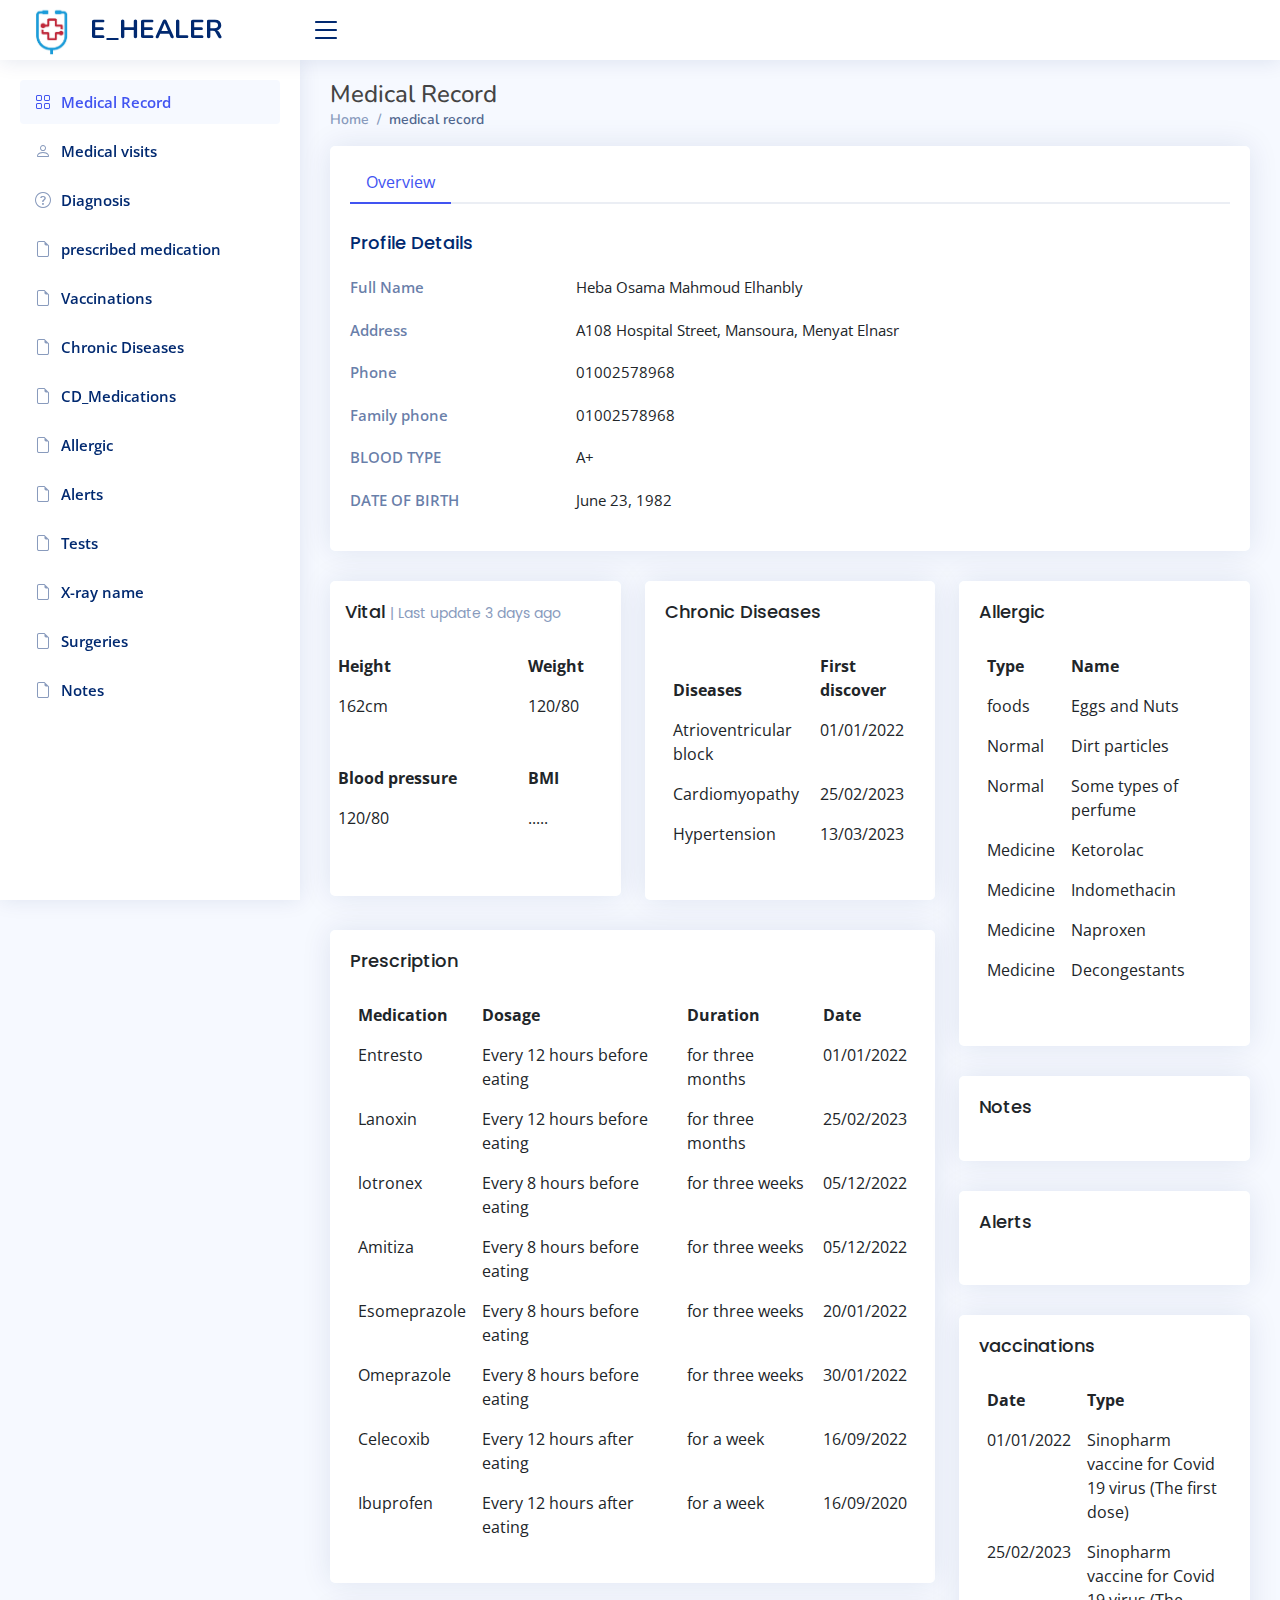
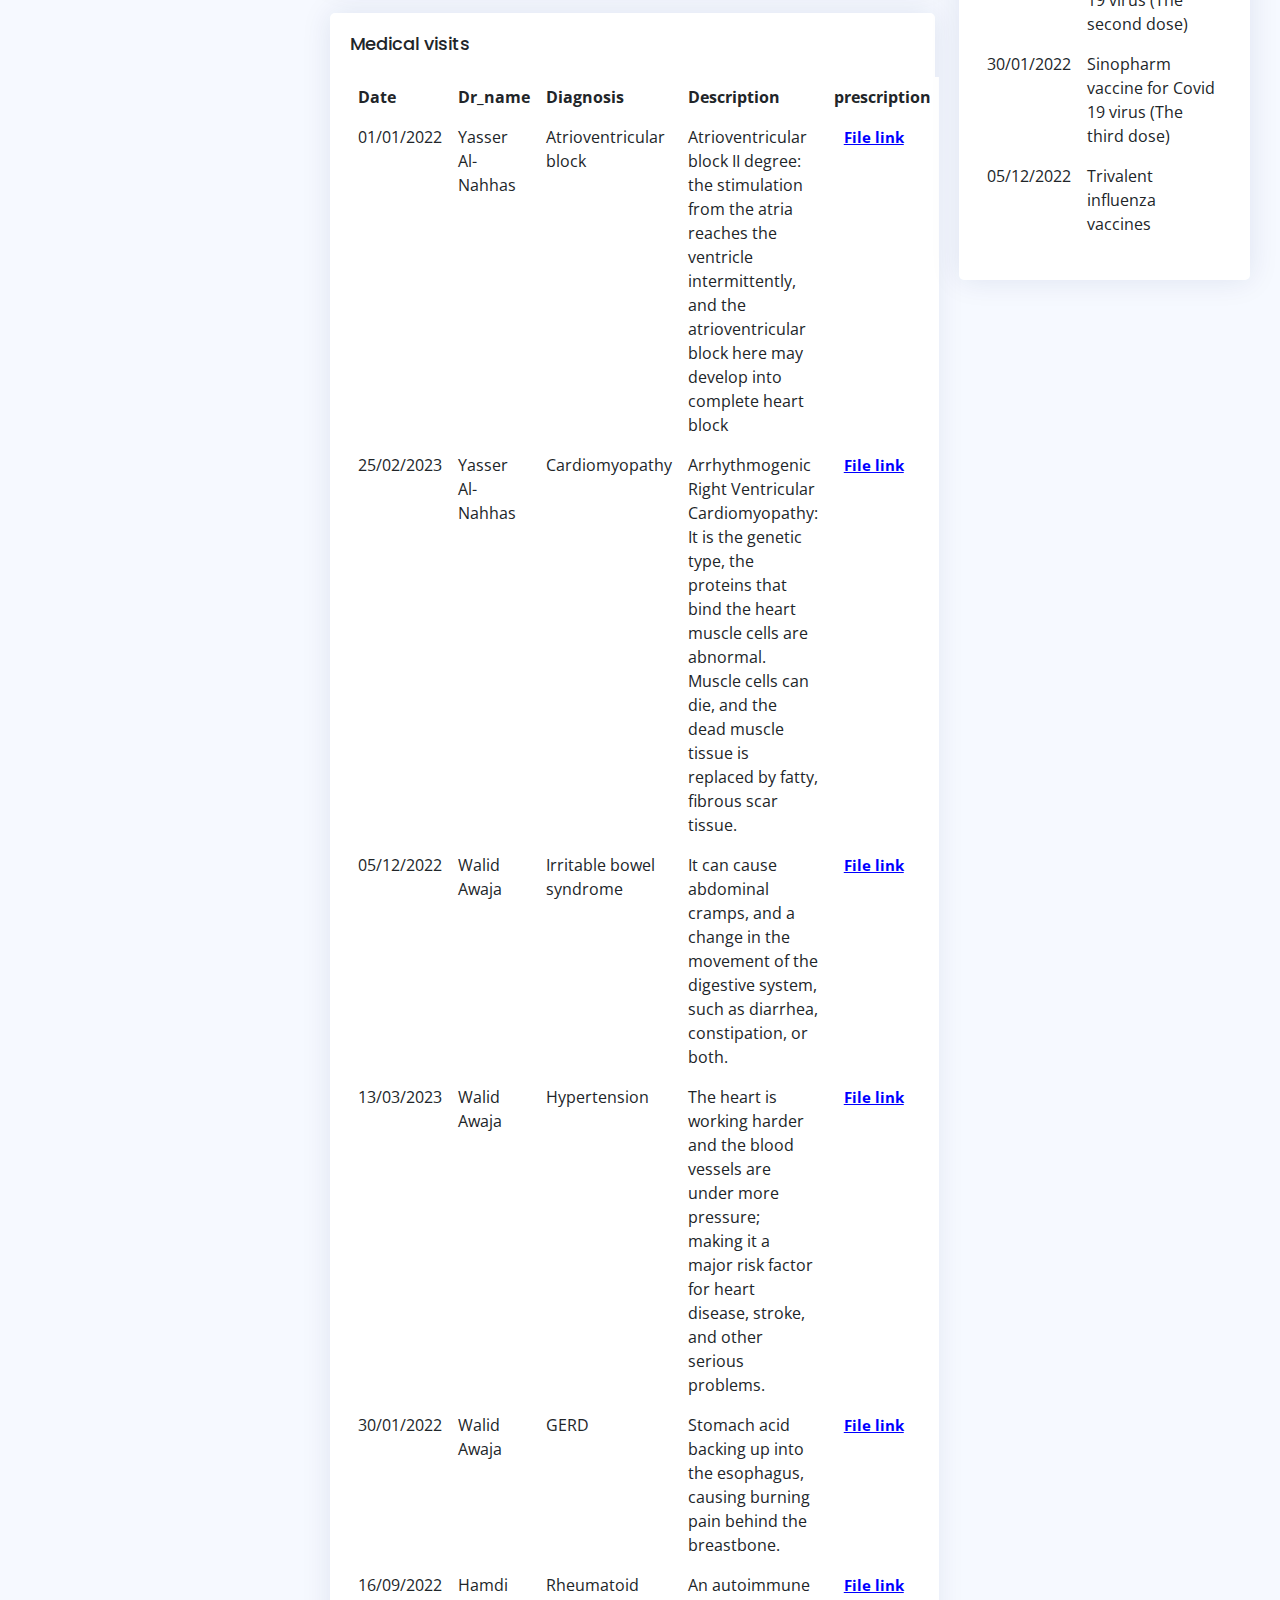
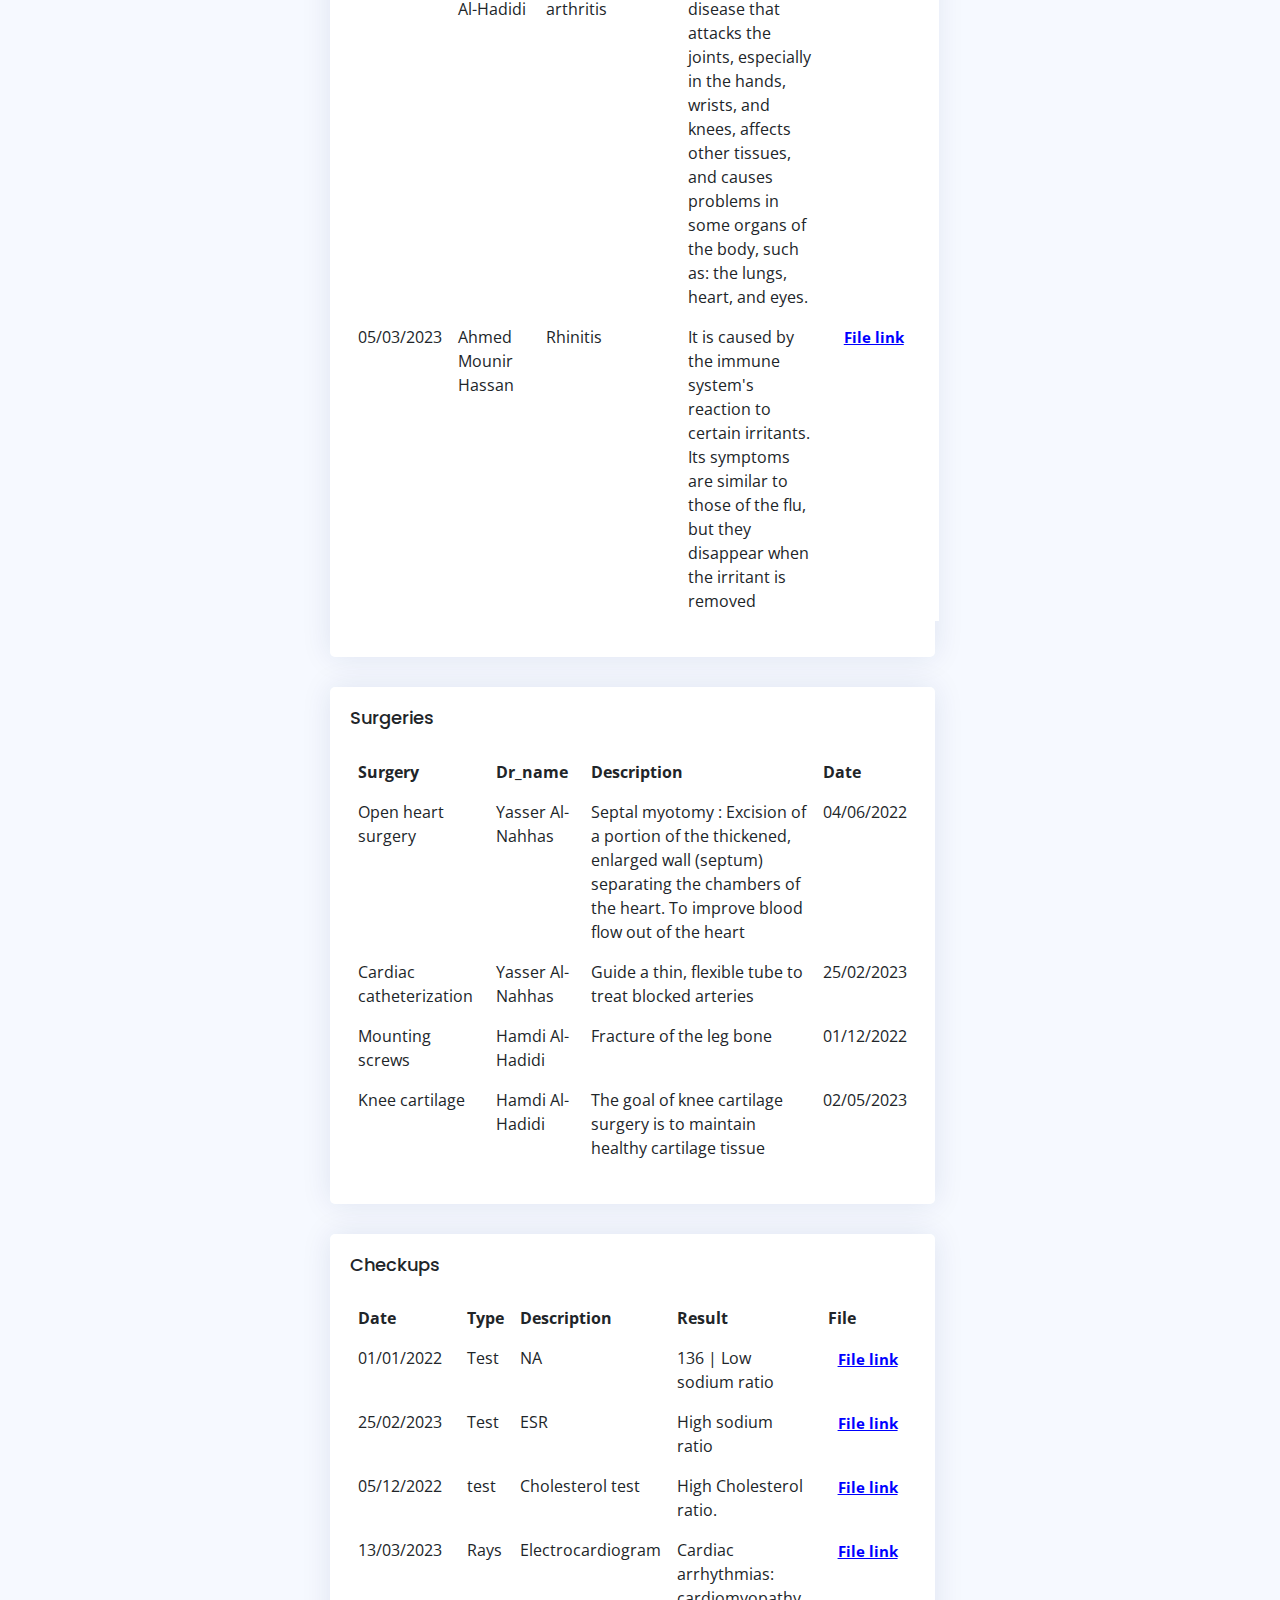
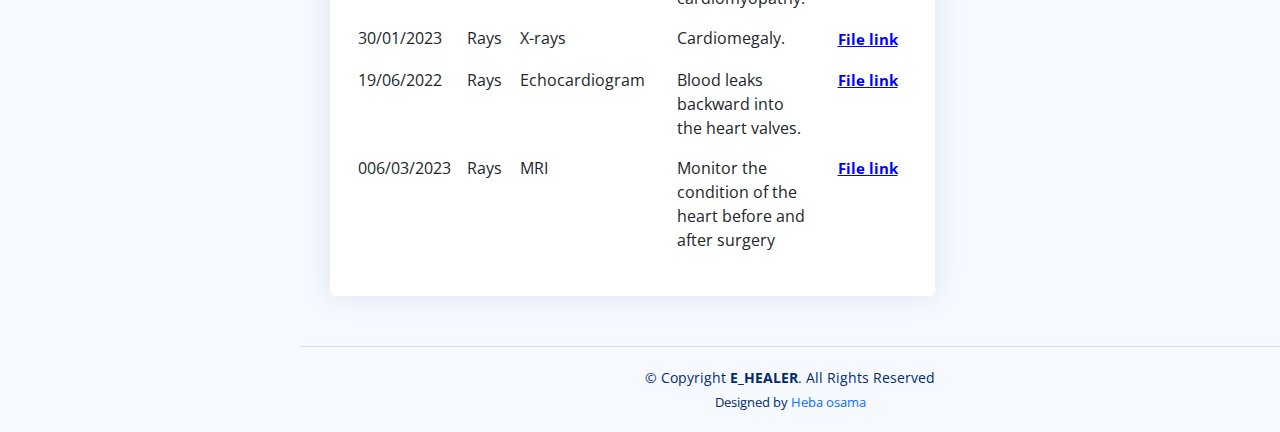
==== commit cf163136: "Update index.html" ====
--- a/index.html
+++ b/index.html
@@ -39,64 +39,18 @@
   <header id="header" class="header fixed-top d-flex align-items-center">
 
     <div class="d-flex align-items-center justify-content-between">
-      <a href="index.html" class="logo d-flex align-items-center">
+      <a href="https://hebaaosama.github.io/GRAD/" class="logo d-flex align-items-center">
         <img src="assets/img/LOGOO.png" alt="">
         <span class="d-none d-lg-block">E_HEALER</span>
       </a>
       <i class="bi bi-list toggle-sidebar-btn"></i>
     </div><!-- End Logo -->
 
-    <div class="search-bar">
-      <form class="search-form d-flex align-items-center" method="POST" action="#">
-        <input type="text" name="query" placeholder="Search" title="Enter search keyword">
-        <button type="submit" title="Search"><i class="bi bi-search"></i></button>
-      </form>
-    </div><!-- End Search Bar -->
-
-    <nav class="header-nav ms-auto">
-      <ul class="d-flex align-items-center">
-
-        <li class="nav-item d-block d-lg-none">
-          <a class="nav-link nav-icon search-bar-toggle " href="#">
-            <i class="bi bi-search"></i>
-          </a>
-        </li><!-- End Search Icon-->
+  
 
        
 
 
-        <li class="nav-item dropdown pe-3">
-
-          <a class="nav-link nav-profile d-flex align-items-center pe-0" href="#" date-bs-toggle="dropdown">
-            <img src="assets/img/profile-img.jpg" alt="Profile" class="rounded-circle">
-            <span class="d-none d-md-block dropdown-toggle ps-2">Heba Osama</span>
-          </a><!-- End Profile Iamge Icon -->
-
-          <ul class="dropdown-menu dropdown-menu-end dropdown-menu-arrow profile">
-            <li class="dropdown-header">
-              <h6>Heba Osama </h6>
-              <span>Patient</span>
-            </li>
-            <li>
-              <hr class="dropdown-divider">
-            </li>
-
-            <li>
-              <a class="dropdown-item d-flex align-items-center" href="users-profile.html">
-                <i class="bi bi-person"></i>
-                <span>My Profile</span>
-              </a>
-            </li>
-            <li>
-              <hr class="dropdown-divider">
-            </li>
-
-           
-
-            
-
-          </ul><!-- End Profile Dropdown Items -->
-        </li><!-- End Profile Nav -->
 
       </ul>
     </nav><!-- End Icons Navigation -->
@@ -131,7 +85,7 @@
 
     <li class="nav-item">
       <a class="nav-link collapsed" href="#pr">
-        <i class="bi bi-envelope"></i>
+        <i class="bi bi-file-earmark"></i>
         <span>prescribed medication</span>
       </a>
     </li><!-- End Contact Page Nav -->
@@ -140,14 +94,14 @@
 
     <li class="nav-item">
       <a class="nav-link collapsed" href="#va">
-        <i class="bi bi-box-arrow-in-right"></i>
+        <i class="bi bi-file-earmark"></i>
         <span>Vaccinations</span>
       </a>
     </li><!-- End Login Page Nav -->
 
     <li class="nav-item">
       <a class="nav-link collapsed" href="#ch">
-        <i class="bi bi-dash-circle"></i>
+        <i class="bi bi-file-earmark"></i>
         <span>Chronic Diseases</span>
       </a>
     </li><!-- End Error 404 Page Nav -->
@@ -222,9 +176,98 @@
     <section class="section dashboard">
       <div class="row">
 
+        
+        <section class="section profile">
+          <div class="row">
+            
+            <div class="col-xl-12">
+    
+              <div class="card">
+                <div class="card-body pt-3">
+                  <!-- Bordered Tabs -->
+                  <ul class="nav nav-tabs nav-tabs-bordered">
+    
+                    <li class="nav-item">
+                      <button class="nav-link active" date-bs-toggle="tab" date-bs-target="#profile-overview">Overview</button>
+                    </li>
+    
+                   
+    
+                  </ul>
+                  <div class="tab-content pt-2">
+    
+                    <div class="tab-pane fade show active profile-overview" id="profile-overview">
+    
+                      <h5 class="card-title">Profile Details</h5>
+    
+                      <div class="row">
+                        <div class="col-lg-3 col-md-4 label ">Full Name</div>
+                        <div class="col-lg-9 col-md-8">Heba Osama Mahmoud Elhanbly</div>
+                      </div>
+    
+    
+                      <div class="row">
+                        <div class="col-lg-3 col-md-4 label">Address</div>
+                        <div class="col-lg-9 col-md-8">A108 Hospital Street, Mansoura, Menyat Elnasr</div>
+                      </div>
+    
+                      <div class="row">
+                        <div class="col-lg-3 col-md-4 label">Phone</div>
+                        <div class="col-lg-9 col-md-8">01002578968</div>
+                      </div>
+    
+                      <div class="row">
+                        <div class="col-lg-3 col-md-4 label">Family phone </div>
+                        <div class="col-lg-9 col-md-8">01002578968</div>
+                      </div>
+    
+                      <div class="row">
+                        <div class="col-lg-3 col-md-4 label">BLOOD TYPE</div>
+                        <div class="col-lg-9 col-md-8">A+</div>
+                      </div>
+    
+                      <div class="row">
+                        <div class="col-lg-3 col-md-4 label">DATE OF BIRTH</div>
+                        <div class="col-lg-9 col-md-8">June 23, 1982</div>
+                      </div>
+    
+                    
+    
+                    </div>
+    
+                   
+    
+                  </div><!-- End Bordered Tabs -->
+    
+                </div>
+              </div>
+    
+            </div>
+          </div>
+        </section>
+
+
+
+
+
+
+
+
+
+
+
+
+
+
+
         <!-- Left side columns -->
         <div class="col-lg-8">
           <div class="row">
+
+
+
+
+            
             <div class="col-xxl-4 col-md-6">
               <div  class="card info-card sales-card">
                 <!-- <div class="card-body"> -->
@@ -232,27 +275,51 @@
                  
               <h5 style="margin-left: 15px;" class="card-title" id="vi">Vital <span>| Last update 3 days ago</span></h5>
 
-              <div class="d-flex align-items-center">
-                <div class="card-icon rounded-circle d-flex align-items-center justify-content-center">
-                  <i class="bi bi-cart"></i>
-                </div>
-                <div class="ps-3">
-                  <h6>Height</h6>
-                  <span class="text-success small pt-1 fw-bold">162cm</span> 
-                 <h6 style="margin-bottom: 2px;">Blood pressure</h6>
-                  <span  class="text-success small pt-1 fw-bold">120/80</span>  
-
-                </div>
-                <div style="margin-bottom: 46px;" class="ps-3">
-                  <h6>Weight</h6>
-                  <span class="text-success small pt-1 fw-bold">85kg</span> 
-                   
-                 
-
+           
+
+            <table  class="table table-borderless">
+              <thead >
+                <tr>
+                  <th scope="col">  Height</th>
+                  <th scope="col">Weight</th>
+            
+                </tr>
+              </thead>
+              <tbody >
+                <tr>
+             
+                  <td   >162cm</td>
+                  <td >120/80</td>
+                  
+                </tr>
+                <td></td>
+                  <td></td>
+                </tr>
+                <td></td>
+
+                <tr>
+                  <th>Blood pressure</th>
+                  <th>BMI</th>
+               
+                </tr>
+                <tr>
+                  <td>120/80</td>
+                  <td>.....</td>
+                  
+                </tr>
+                <tr>
+                  <td></td>
+                  <td></td>
+               
+                </tr>
+                <tr>
+                  <td></td>
+                  <td></td>
+                  
+                </tr>
                 
-              </div>
-            </div>
-
+              </tbody>
+            </table>
           </div>
         </div><!-- Vital -->
 
@@ -309,7 +376,8 @@
 
             <!-- prescription -->
 
-
+            <div class="col-12">
+              <div class="card">
                 <div class="card-body">
                   <h5 class="card-title" id="pr">Prescription</h5>
 
@@ -384,7 +452,7 @@
 
 
               </div>
-            </div><!-- End prescription -->
+            </div></div></div><!-- End prescription -->
 
            
 
@@ -395,6 +463,8 @@
             <!-- Medical visits -->
             
 
+            <div class="col-12">
+              <div class="card">
 
                 <div class="card-body">
                   <h5 class="card-title" id="mv">Medical visits</h5>
@@ -473,7 +543,7 @@
                   </table>
 
                 
-            </div><!-- Medical visits -->
+            </div></div></div><!-- Medical visits -->
 
 
 
@@ -482,6 +552,8 @@
            
 
                 <!-- Surgeries -->
+                <div class="col-12">
+                  <div class="card">
                 <div class="card-body ">
                   <h5 class="card-title" id="su">Surgeries</h5>
 
@@ -527,10 +599,12 @@
                     </tbody>
                   </table>
 
-                </div>
+                </div></div></div>
                 <!--  Surgeries -->
               
                <!-- Tests -->
+               <div class="col-12">
+                <div class="card">
           <div class="card-body">
             <h5 class="card-title" id="mv">Checkups</h5>
 
@@ -606,7 +680,7 @@
               </tbody>
             </table>
 
-          </div><!-- End checkups-->
+          </div></div></div><!-- End checkups-->
             
            
 
@@ -623,69 +697,67 @@
               <h5 class="card-title" id="al">Allergic</h5>
 
               <div id="budgetChart" style="min-height: 400px;" class="echart">
-                <div class="activity">
-
-                                        
-                  <div class="activity-item d-flex">
-                    <div class="activite-label">foods</div>
-                    <i class='bi bi-circle-fill activity-badge text-info align-self-start'></i>
-                    <div class="activity-content">
-                      Eggs and Nuts  
-                    </div>
-                  </div><!-- End activity item-->
-                  <div class="activity-item d-flex">
-                    <div class="activite-label">Normal</div>
-                    <i class='bi bi-circle-fill activity-badge text-warning align-self-start'></i>
-                    <div class="activity-content">
-                      dirt particles  
-                    </div>
-                  </div><!-- End activity item-->
-                  <div class="activity-item d-flex">
-                    <div class="activite-label">Normal</div>
-                    <i class='bi bi-circle-fill activity-badge text-warning align-self-start'></i>
-                    <div class="activity-content">
-                      Some types of perfume 
-                    </div>
-                  </div><!-- End activity item-->
-                  <div class="activity-item d-flex">
-                    <div class="activite-label"> Medicine</div>
-                    <i class='bi bi-circle-fill activity-badge text-primary align-self-start'></i>
-                    <div class="activity-content">
-                      Ketorolac  
-                    </div>
-                  </div><!-- End activity item-->
-                  <div class="activity-item d-flex">
-                    <div class="activite-label">Medicine</div>
-                    <i class='bi bi-circle-fill activity-badge text-primary align-self-start'></i>
-                    <div class="activity-content">
-                      Indomethacin  
-                    </div>
-                  </div><!-- End activity item-->
-                  <div class="activity-item d-flex">
-                    <div class="activite-label">Medicine</div>
-                    <i class='bi bi-circle-fill activity-badge text-primary align-self-start'></i>
-                    <div class="activity-content">
-                      Naproxen  
-                    </div>
-                  </div><!-- End activity item-->
-                  <div class="activity-item d-flex">
-                    <div class="activite-label"> Medicine</div>
-                    <i class='bi bi-circle-fill activity-badge text-primary align-self-start'></i>
-                    <div class="activity-content">
-                      Decongestants  
-                    </div>
-                  </div><!-- End activity item-->
-                  <div class="activity-item d-flex">
-                    <div class="activite-label">Medicine</div>
-                    <i class='bi bi-circle-fill activity-badge text-primary align-self-start'></i>
-                    <div class="activity-content">
-                      Fumes and smoke  
-                    </div>
-                  </div><!-- End activity item-->
                 
-  
-                            
-                </div></div>
+
+                <table class="table table-borderless datetable">
+                  <thead>
+                    <tr>
+                      <th scope="col">Type</th>
+                      <th scope="col">Name</th>
+                    
+                    </tr>
+                  </thead>
+                  <tbody>
+                    <tr>
+                      <td scope="row">foods</td>
+                      <td>Eggs and Nuts  </td>
+                     
+
+                    </tr>
+                    <tr>
+                      <td scope="row">Normal</td>
+                      <td> Dirt particles</td>
+                      
+
+                    </tr>
+                      
+                    <tr>
+                      <td scope="row">Normal</td>
+                      <td>Some types of perfume</td>
+                     
+
+                    </tr>
+                    <tr>
+                      <td scope="row">Medicine</td>
+                      <td> Ketorolac</td>
+                      
+
+                    </tr>
+                    <tr>
+                      <td scope="row">Medicine</td>
+                      <td> Indomethacin</td>
+                      
+
+                    </tr>
+                    <tr>
+                      <td scope="row">Medicine</td>
+                      <td> Naproxen </td>
+                      
+
+                    </tr>
+                    <tr>
+                      <td scope="row">Medicine</td>
+                      <td> Decongestants </td>
+                      
+
+                    </tr>
+                  
+
+                    
+
+                  </tbody>
+                </table>
+              </div>
 
               
 
@@ -789,41 +861,50 @@
 
               <div class="card-body">
                 <h5 class="card-title" id="no">vaccinations </h5>
-  
-                <div class="activity">
-  
-                                          
-                  <div class="activity-item d-flex">
-                    <div class="activite-label">01/04/2021</div>
-                    <i class='bi bi-circle-fill activity-badge text-info align-self-start'></i>
-                    <div class="activity-content">
-                      Sinopharm vaccine for Covid 19 virus (The first dose)                   </div>
-                  </div><!-- End activity item-->
-                  <div class="activity-item d-flex">
-                    <div class="activite-label">01/07/2021</div>
-                    <i class='bi bi-circle-fill activity-badge text-primary align-self-start'></i>
-                    <div class="activity-content">
-                      Sinopharm vaccine for Covid 19 virus (The second dose)                   </div>
-                  </div><!-- End activity item-->
-
-                  <div class="activity-item d-flex">
-                    <div class="activite-label">01/10/2021</div>
-                    <i class='bi bi-circle-fill activity-badge text-primary align-self-start'></i>
-                    <div class="activity-content">
-                      Sinopharm vaccine for Covid 19 virus (The third dose)                  </div>
-                  </div><!-- End activity item-->
-                  <div class="activity-item d-flex">
-                    <div class="activite-label">01/05/2022</div>
-                    <i class='bi bi-circle-fill activity-badge text-warning align-self-start'></i>
-                    <div class="activity-content">
-                      Trivalent influenza vaccines  
-                    </div>
-                  </div><!-- End activity item-->
+
+                
+                <table class="table table-borderless datetable">
+                  <thead>
+                    <tr>
+                      <th scope="col">Date</th>
+                      <th scope="col">Type</th>
+                    
+                    </tr>
+                  </thead>
+                  <tbody>
+                    <tr>
+                      <td scope="row">01/01/2022</td>
+                      <td>Sinopharm vaccine for Covid 19 virus (The first dose) </td>
+                     
+
+                    </tr>
+                    <tr>
+                      <td scope="row">25/02/2023</td>
+                      <td> Sinopharm vaccine for Covid 19 virus (The second dose)</td>
+                      
+
+                    </tr>
+                      
+                    <tr>
+                      <td scope="row">30/01/2022</td>
+                      <td>Sinopharm vaccine for Covid 19 virus (The third dose)</td>
+                     
+
+                    </tr>
+                    <tr>
+                      <td scope="row">05/12/2022</td>
+                      <td> Trivalent influenza vaccines</td>
+                      
+
+                    </tr>
+                  
+
+                    
+
+                  </tbody>
+                </table>
   
                 
-  
-                            
-                </div>
   
               </div>
             </div><!-- End Recent Activity -->
--- a/assets/css/style.css
+++ b/assets/css/style.css
@@ -1,10 +1,3 @@
-/**
-* Template Name: NiceAdmin
-* Updated: May 30 2023 with Bootstrap v5.3.0
-* Template URL: https://bootstrapmade.com/nice-admin-bootstrap-admin-html-template/
-* Author: BootstrapMade.com
-* License: https://bootstrapmade.com/license/
-*/
 
 /*--------------------------------------------------------------
 # General
@@ -18,9 +11,14 @@
   background: #f6f9ff;
   color: #444444;
 }
+#filelink{
+  color: blue;
+  text-decoration: underline;
+  font-size: 15px;
+}
 
 a {
-  color: #4154f1;
+  /* color: #4154f1; */
   text-decoration: none;
 }
 
@@ -63,8 +61,8 @@
 .pagetitle h1 {
   font-size: 24px;
   margin-bottom: 0;
-  font-weight: 600;
-  color: #012970;
+  /* font-weight: 600;
+  color: #012970; */
 }
 
 /*--------------------------------------------------------------
@@ -205,6 +203,11 @@
   background-color: #fff3cd;
   border-color: #fff3cd;
 }
+#filelink{
+  color: blue;
+  text-decoration: underline;
+  font-size: 15px;
+}
 
 .bg-info-light {
   background-color: #cff4fc;
@@ -236,7 +239,7 @@
   padding: 20px 0 15px 0;
   font-size: 18px;
   font-weight: 500;
-  color: #012970;
+  /* color: #012970; */
   font-family: "Poppins", sans-serif;
 }
 
@@ -282,7 +285,7 @@
 }
 
 .accordion-button:not(.collapsed) {
-  color: #012970;
+  /* color: #012970; */
   background-color: #f6f9ff;
 }
 
@@ -829,11 +832,11 @@
   border: 0;
 }
 
-.dashboard .recent-sales .dataTable-top {
+.dashboard .recent-sales .dateTable-top {
   padding: 0 0 10px 0;
 }
 
-.dashboard .recent-sales .dataTable-bottom {
+.dashboard .recent-sales .dateTable-bottom {
   padding: 10px 0 0 0;
 }
 
@@ -950,4 +953,4 @@
   text-align: center;
   font-size: 13px;
   color: #012970;
-}+}
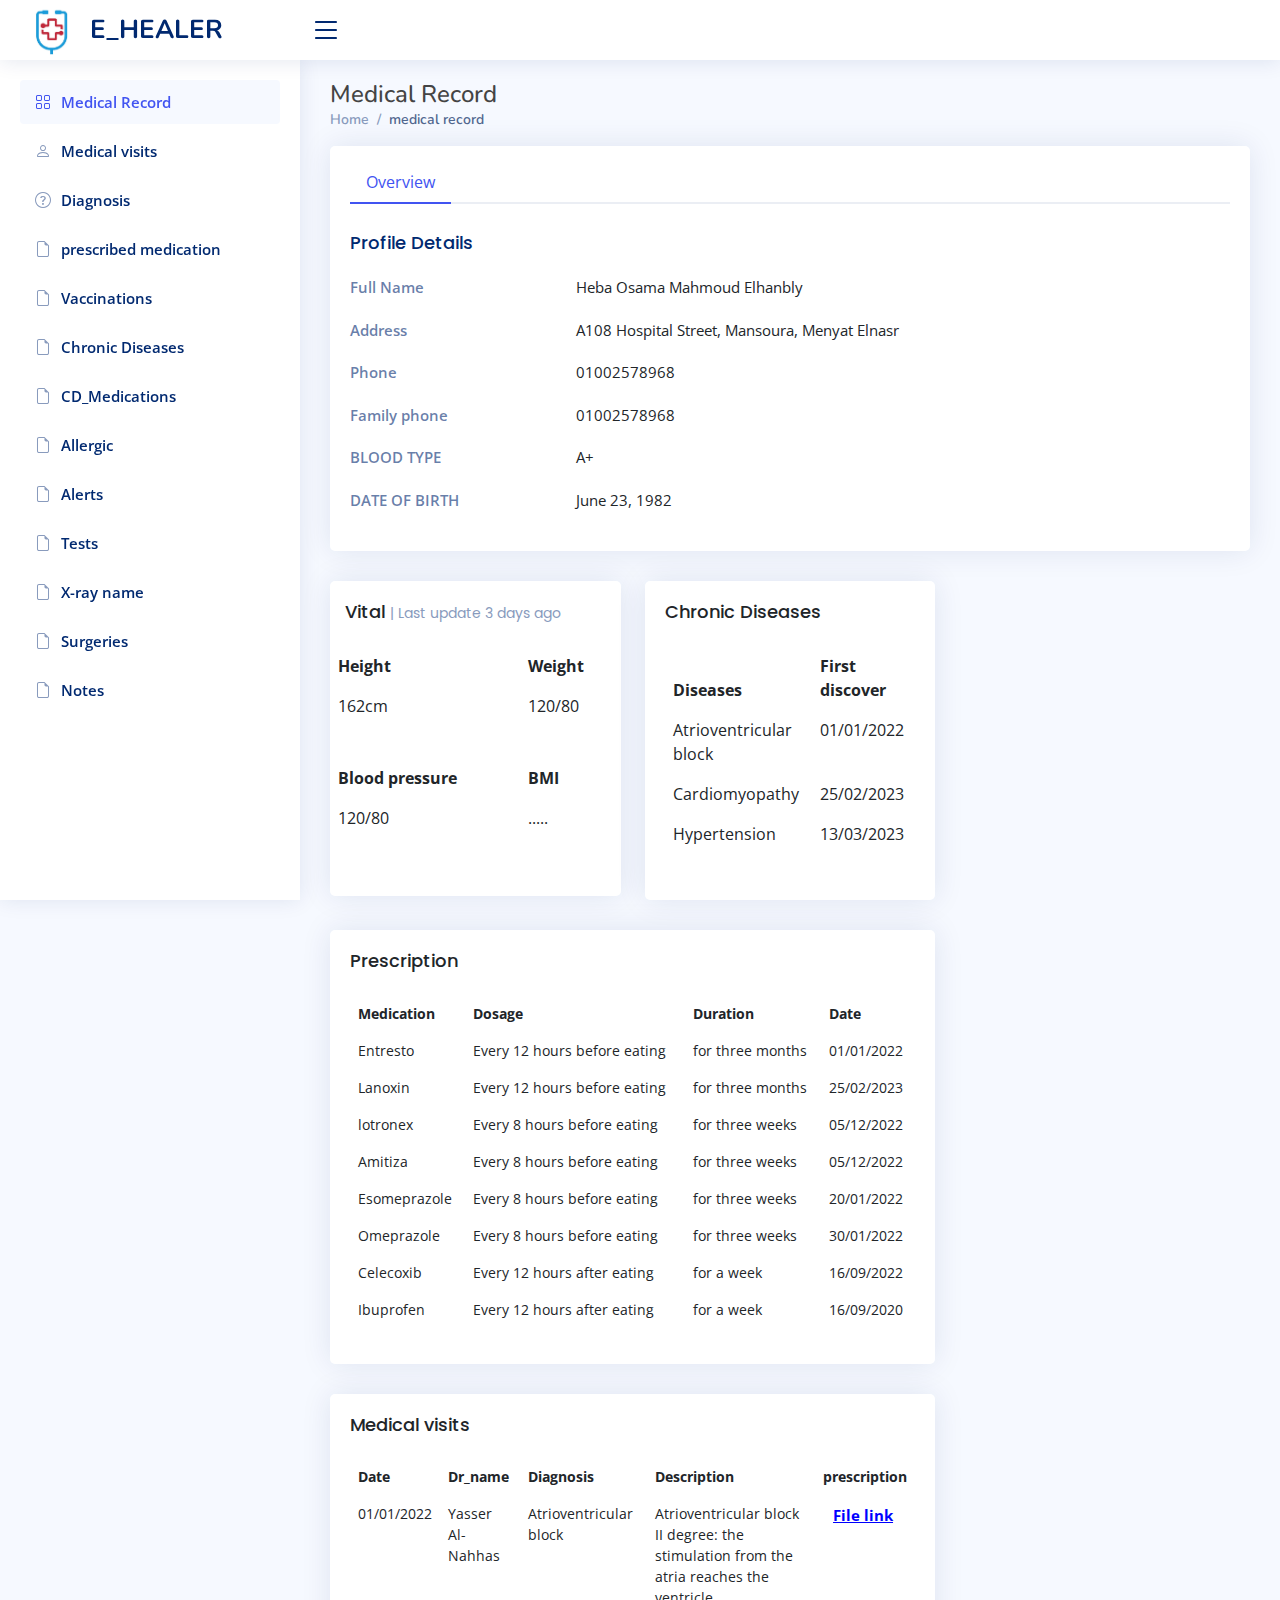
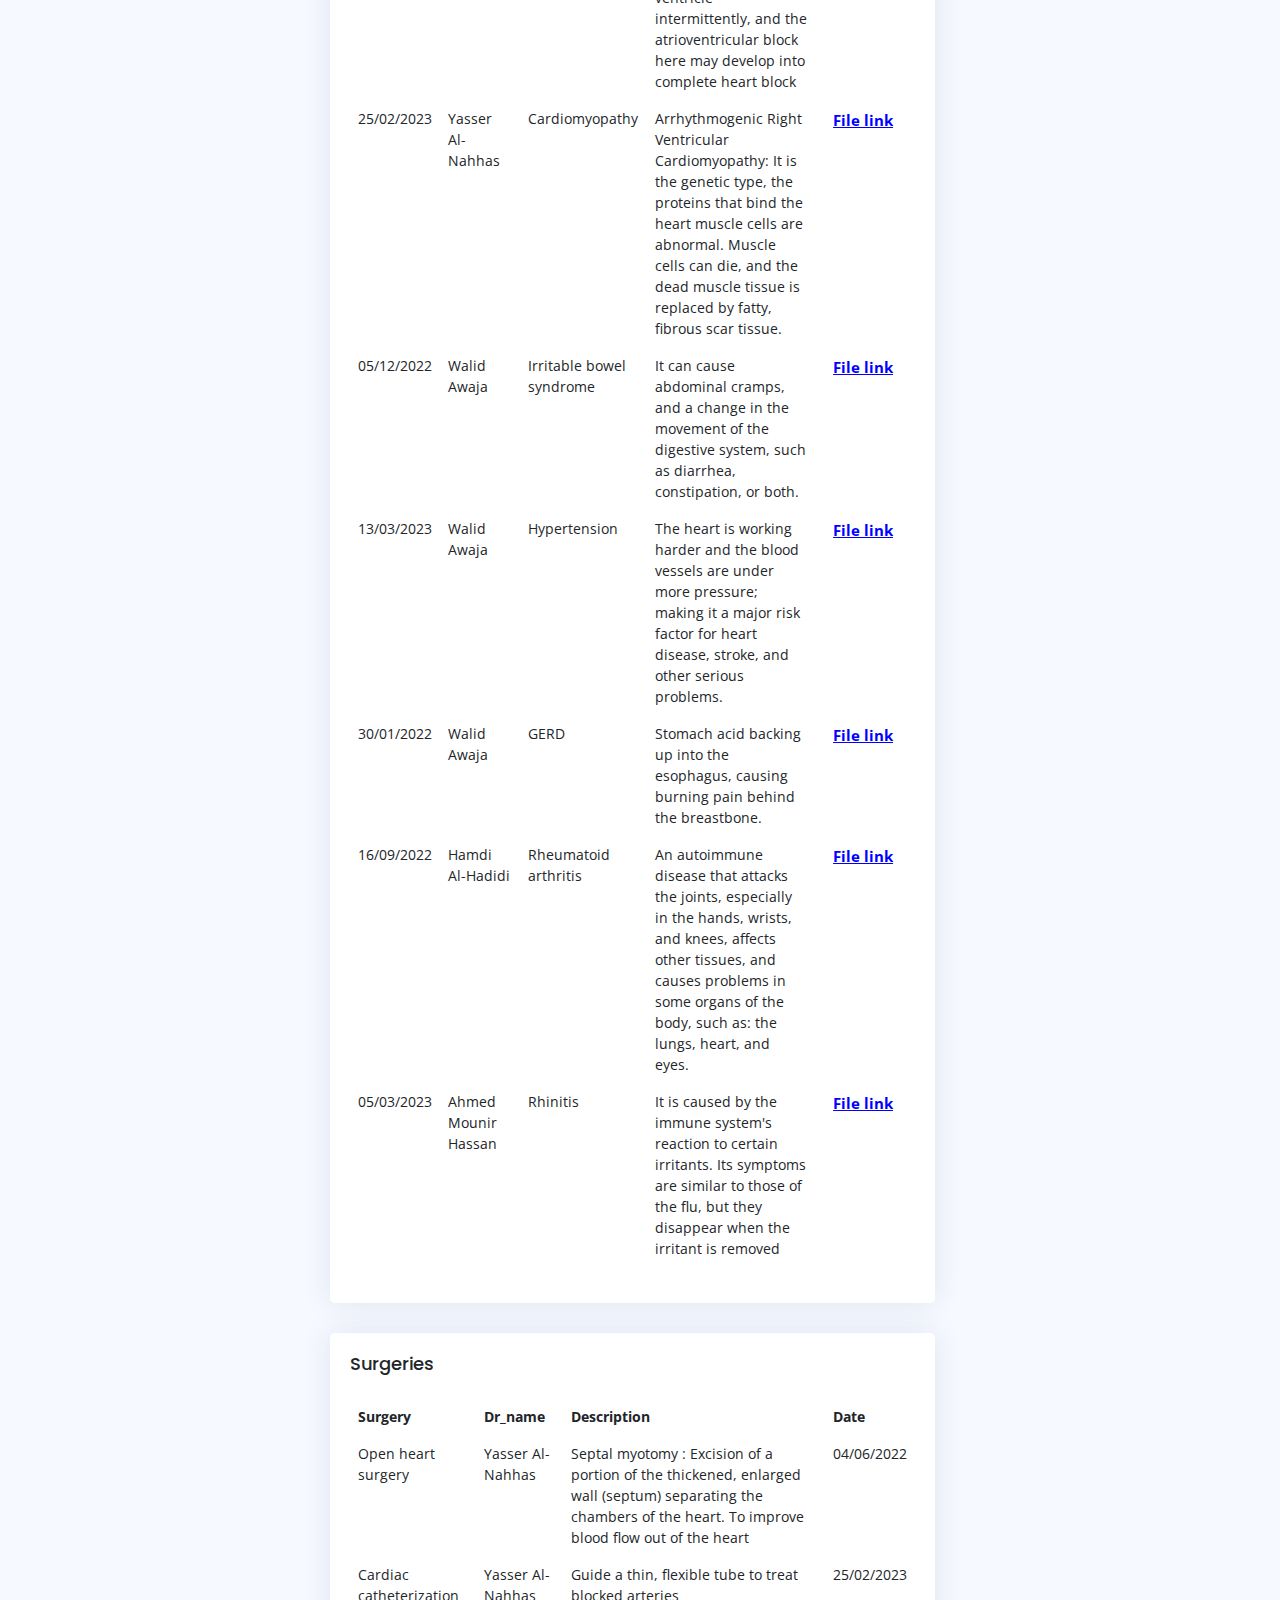
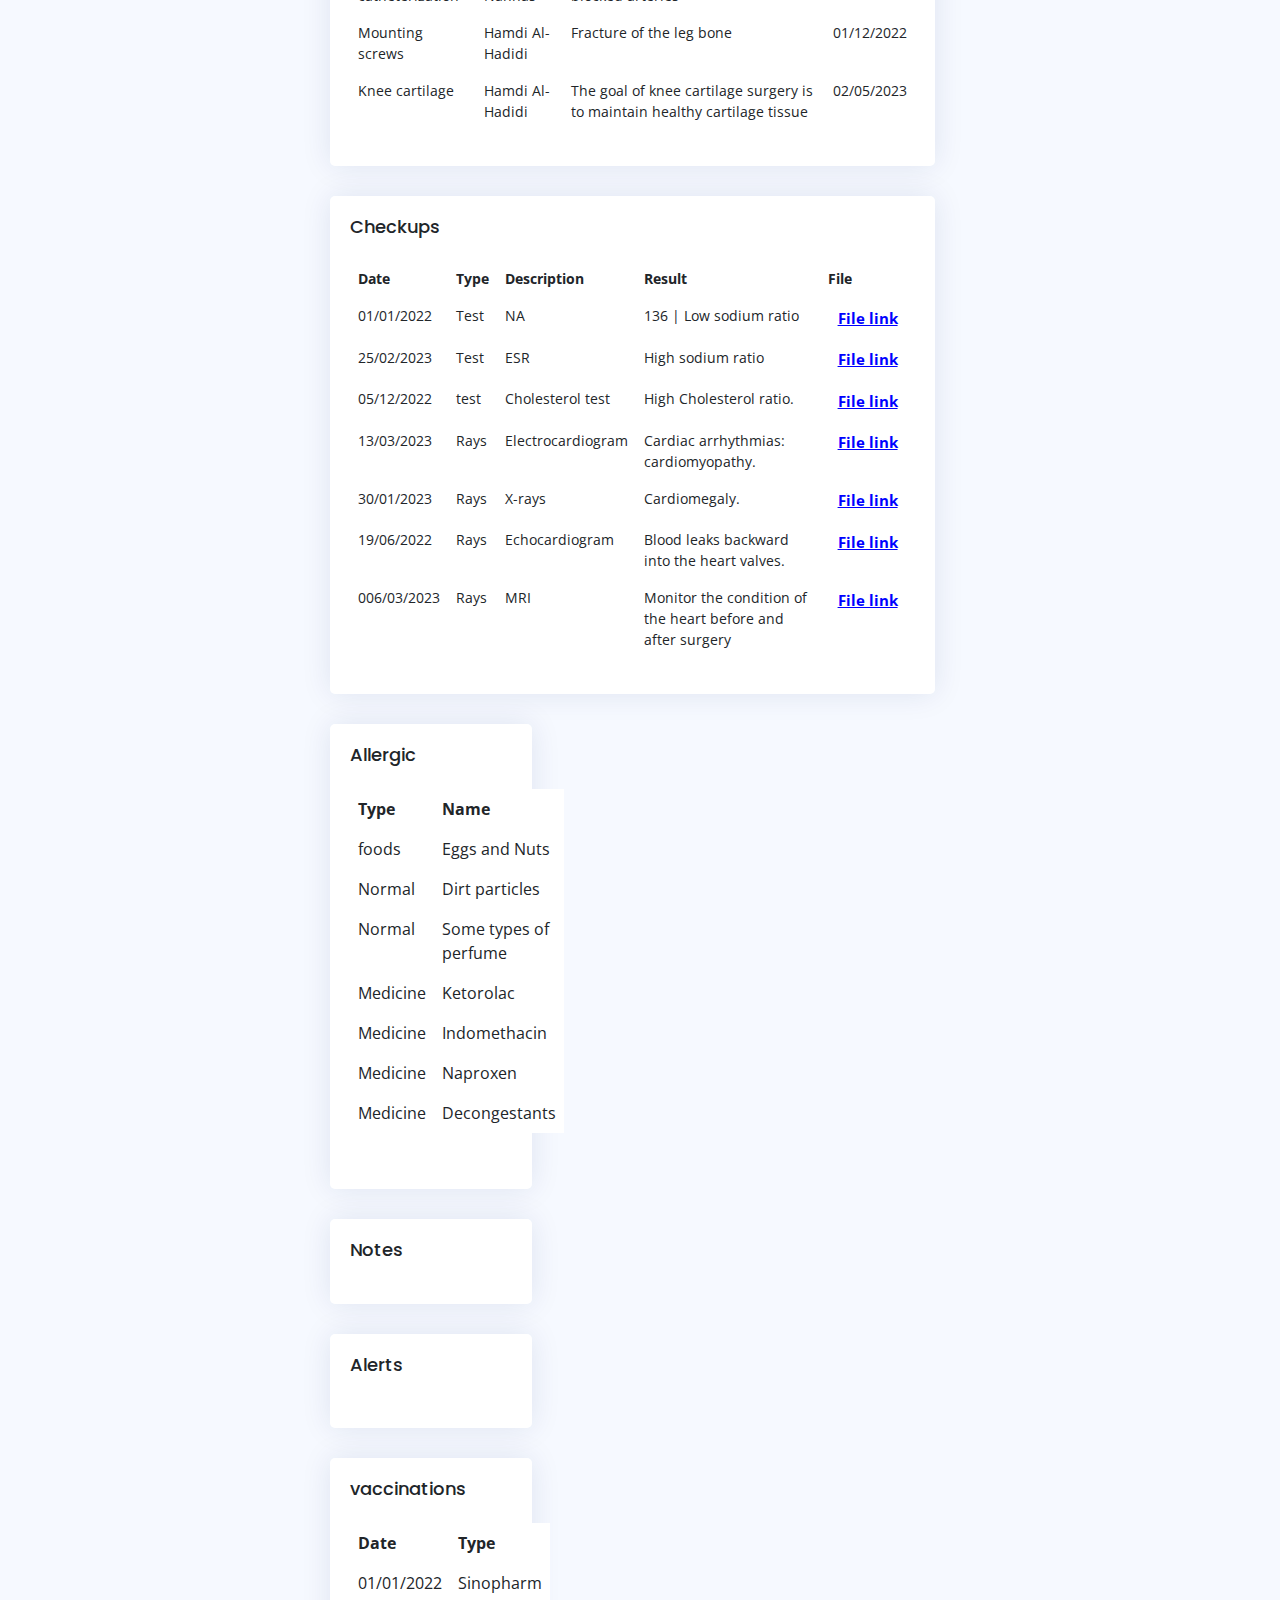
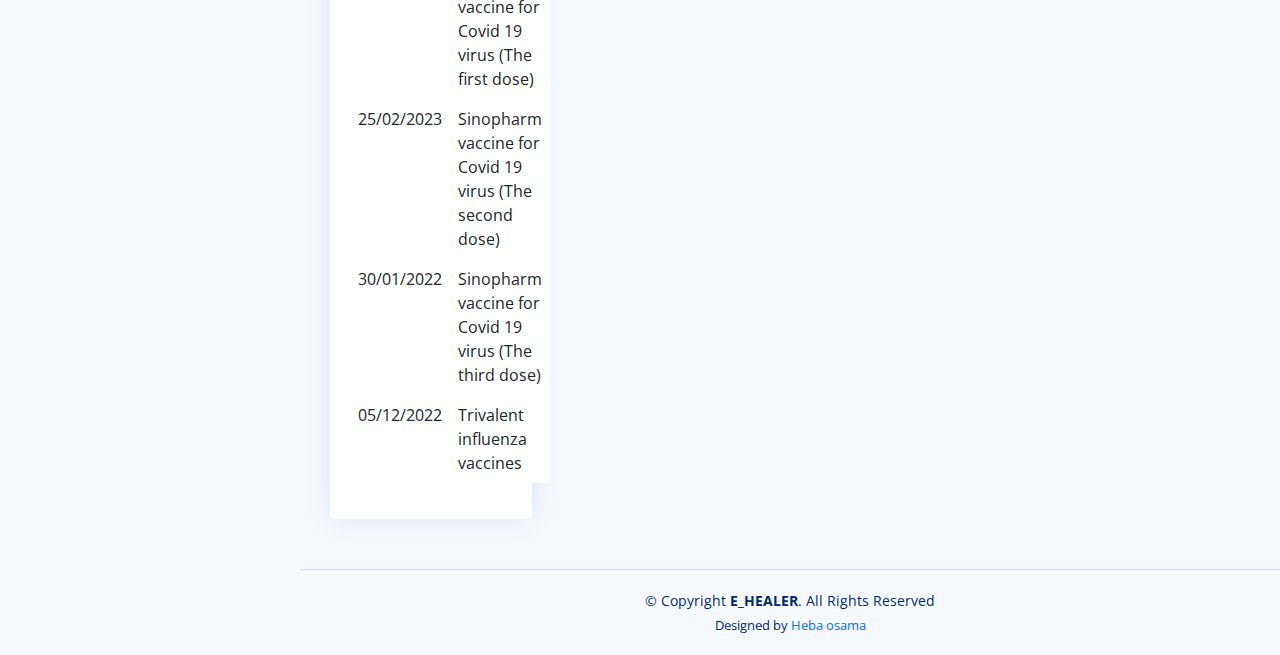
==== commit 29a468cc: "Update index.html" ====
--- a/index.html
+++ b/index.html
@@ -245,18 +245,6 @@
             </div>
           </div>
         </section>
-
-
-
-
-
-
-
-
-
-
-
-
 
 
 
@@ -376,8 +364,12 @@
 
             <!-- prescription -->
 
+
             <div class="col-12">
-              <div class="card">
+              <div class="card recent-sales overflow-auto">
+
+            
+
                 <div class="card-body">
                   <h5 class="card-title" id="pr">Prescription</h5>
 
@@ -450,21 +442,19 @@
                     </tbody>
                   </table>
 
+                </div>
 
               </div>
-            </div></div></div><!-- End prescription -->
-
-           
-
-      
-
-           
+            </div>
+            <!-- Prescription -->
+
 
             <!-- Medical visits -->
-            
 
             <div class="col-12">
-              <div class="card">
+              <div class="card recent-sales overflow-auto">
+
+              
 
                 <div class="card-body">
                   <h5 class="card-title" id="mv">Medical visits</h5>
@@ -542,145 +532,157 @@
                     </tbody>
                   </table>
 
-                
-            </div></div></div><!-- Medical visits -->
-
-
-
-
-
-           
-
-                <!-- Surgeries -->
+                </div>
+
+              </div>
+            </div>
+
+                <!-- Medical visits -->
+                  <!-- Surgeries -->
                 <div class="col-12">
-                  <div class="card">
-                <div class="card-body ">
-                  <h5 class="card-title" id="su">Surgeries</h5>
-
-                  <table class="table table-borderless">
-                    <thead>
-                      <tr>
-                        <th scope="col">Surgery</th>
-                        <th scope="col">Dr_name</th>
-                        <th scope="col">Description</th>
-                        <th scope="col">Date</th>
-                      </tr>
-                    </thead>
-                    <tbody>
-                      <tr>
-                        <td>Open heart surgery</td>
-                        <td>Yasser Al-Nahhas</a></td>
-                        <td>Septal myotomy : Excision of a portion of the thickened, enlarged wall (septum) separating the chambers of the heart. To improve blood flow out of the heart </a></td>
-                        <td>04/06/2022</a></td>
-                      </tr>
-
-                      <tr>
-                        <td>Cardiac catheterization</a></td>
-                        <td>Yasser Al-Nahhas</a></td>
-                        <td>Guide a thin, flexible tube to treat blocked arteries</a></td>
-                        <td>25/02/2023</a></td>
-                      </tr>
-                      <tr>
-                        <td>Mounting screws</a></td>
-                        <td>Hamdi Al-Hadidi</a></td>
-                        <td> Fracture of the leg bone</a></td>
-                        <td>01/12/2022</a></td>
-                      </tr>
-                      
-                      <tr>
-                        <td>Knee cartilage</a></td>
-                        <td>Hamdi Al-Hadidi</a></td>
-                        <td>The goal of knee cartilage surgery is to maintain healthy cartilage tissue</a></td>
-                        <td>02/05/2023</a></td>
-                      </tr>
-                      
-
-
-                    </tbody>
-                  </table>
-
-                </div></div></div>
-                <!--  Surgeries -->
-              
-               <!-- Tests -->
-               <div class="col-12">
-                <div class="card">
-          <div class="card-body">
-            <h5 class="card-title" id="mv">Checkups</h5>
-
-            <table class="table table-borderless datetable">
-              <thead>
-                <tr>
-                  <th scope="col">Date</th>
-                  <th scope="col">Type</th>
-                  <th scope="col" id="di">Description</th>
-                  <th scope="col">Result</th>
-                  <th scope="col">File</th>
-                </tr>
-              </thead>
-              <tbody>
-                <tr>
-                  <td scope="row">01/01/2022</th>
-                  <td>Test</td>
-                  <td>NA</td>
-                  <td>136 | Low sodium ratio </td>
-                  <td><span id="filelink" class="badge ">File link</span></td>
-
-                </tr>
-                <tr>
-                  <td scope="row">25/02/2023</th>
-                    <td>Test</td>
-                  <td>ESR</td>
-                  <td>High sodium ratio</td>
-                  <td><span id="filelink" class="badge ">File link</span></td>
-
-                </tr>
-                <tr>
-                  <td scope="row">05/12/2022</th>
-                    <td>test</td>
-                  <td>Cholesterol test</td>
-                  <td>High Cholesterol ratio.</td>
-                  <td><span id="filelink" class="badge ">File link</span></td>
-
-                </tr>
-                <tr>
-                  <td scope="row">13/03/2023</th>
-                    <td>Rays</td>
-                  <td>Electrocardiogram</td>
-                  <td>Cardiac arrhythmias: cardiomyopathy.</td>
-                  <td><span id="filelink" class="badge ">File link</span></td>
-
-                </tr>
-                <tr>
-                  <td scope="row">30/01/2023</th>
-                    <td>Rays</td>
-                  <td>X-rays</td>
-                  <td>Cardiomegaly.</td>
-                  <td><span id="filelink" class="badge ">File link</span></td>
-
-                </tr>
-
-                <tr>
-                  <td scope="row">19/06/2022</th>
-                    <td>Rays</td>
-                  <td>Echocardiogram</td>
-                  <td>Blood leaks backward into the heart valves.</td>
-                  <td><span id="filelink" class="badge ">File link</span></td>
-
-                </tr>
-                <tr>
-                  <td scope="row">006/03/2023</th>
-                    <td>Rays</td>
-                  <td>MRI</td>
-                  <td>Monitor the condition of the heart before and after surgery</td>
-                  <td><span id="filelink" class="badge ">File link</span></td>
-
-                </tr>
-
-              </tbody>
-            </table>
-
-          </div></div></div><!-- End checkups-->
+                  <div class="card recent-sales overflow-auto">
+    
+                   
+    
+                    <div class="card-body">
+                      <h5 class="card-title" id="su">Surgeries</h5>
+                      <table class="table table-borderless">
+                        <thead>
+                          <tr>
+                            <th scope="col">Surgery</th>
+                            <th scope="col">Dr_name</th>
+                            <th scope="col">Description</th>
+                            <th scope="col">Date</th>
+                          </tr>
+                        </thead>
+                        <tbody>
+                          <tr>
+                            <td>Open heart surgery</td>
+                            <td>Yasser Al-Nahhas</a></td>
+                            <td>Septal myotomy : Excision of a portion of the thickened, enlarged wall (septum) separating the chambers of the heart. To improve blood flow out of the heart </a></td>
+                            <td>04/06/2022</a></td>
+                          </tr>
+    
+                          <tr>
+                            <td>Cardiac catheterization</a></td>
+                            <td>Yasser Al-Nahhas</a></td>
+                            <td>Guide a thin, flexible tube to treat blocked arteries</a></td>
+                            <td>25/02/2023</a></td>
+                          </tr>
+                          <tr>
+                            <td>Mounting screws</a></td>
+                            <td>Hamdi Al-Hadidi</a></td>
+                            <td> Fracture of the leg bone</a></td>
+                            <td>01/12/2022</a></td>
+                          </tr>
+                          
+                          <tr>
+                            <td>Knee cartilage</a></td>
+                            <td>Hamdi Al-Hadidi</a></td>
+                            <td>The goal of knee cartilage surgery is to maintain healthy cartilage tissue</a></td>
+                            <td>02/05/2023</a></td>
+                          </tr>
+                          
+    
+    
+                        </tbody>
+                      </table>
+                      
+    
+                    </div>
+    
+                  </div>
+                </div>
+                 <!-- Surgeries -->
+
+
+
+            <!--  checkups-->
+
+                 <div class="col-12">
+                  <div class="card recent-sales overflow-auto">
+    
+                  
+                        <div class="card-body">
+                      <h5 class="card-title" id="mv">Checkups</h5>
+                      <table class="table table-borderless datetable">
+                        <thead>
+                          <tr>
+                            <th scope="col">Date</th>
+                            <th scope="col">Type</th>
+                            <th scope="col" id="di">Description</th>
+                            <th scope="col">Result</th>
+                            <th scope="col">File</th>
+                          </tr>
+                        </thead>
+                        <tbody>
+                          <tr>
+                            <td scope="row">01/01/2022</th>
+                            <td>Test</td>
+                            <td>NA</td>
+                            <td>136 | Low sodium ratio </td>
+                            <td><span id="filelink" class="badge ">File link</span></td>
+          
+                          </tr>
+                          <tr>
+                            <td scope="row">25/02/2023</th>
+                              <td>Test</td>
+                            <td>ESR</td>
+                            <td>High sodium ratio</td>
+                            <td><span id="filelink" class="badge ">File link</span></td>
+          
+                          </tr>
+                          <tr>
+                            <td scope="row">05/12/2022</th>
+                              <td>test</td>
+                            <td>Cholesterol test</td>
+                            <td>High Cholesterol ratio.</td>
+                            <td><span id="filelink" class="badge ">File link</span></td>
+          
+                          </tr>
+                          <tr>
+                            <td scope="row">13/03/2023</th>
+                              <td>Rays</td>
+                            <td>Electrocardiogram</td>
+                            <td>Cardiac arrhythmias: cardiomyopathy.</td>
+                            <td><span id="filelink" class="badge ">File link</span></td>
+          
+                          </tr>
+                          <tr>
+                            <td scope="row">30/01/2023</th>
+                              <td>Rays</td>
+                            <td>X-rays</td>
+                            <td>Cardiomegaly.</td>
+                            <td><span id="filelink" class="badge ">File link</span></td>
+          
+                          </tr>
+          
+                          <tr>
+                            <td scope="row">19/06/2022</th>
+                              <td>Rays</td>
+                            <td>Echocardiogram</td>
+                            <td>Blood leaks backward into the heart valves.</td>
+                            <td><span id="filelink" class="badge ">File link</span></td>
+          
+                          </tr>
+                          <tr>
+                            <td scope="row">006/03/2023</th>
+                              <td>Rays</td>
+                            <td>MRI</td>
+                            <td>Monitor the condition of the heart before and after surgery</td>
+                            <td><span id="filelink" class="badge ">File link</span></td>
+          
+                          </tr>
+          
+                        </tbody>
+                      </table>
+                      
+    
+                    </div>
+    
+                  </div>
+                </div>
+            <!-- End checkups-->
             
            
 
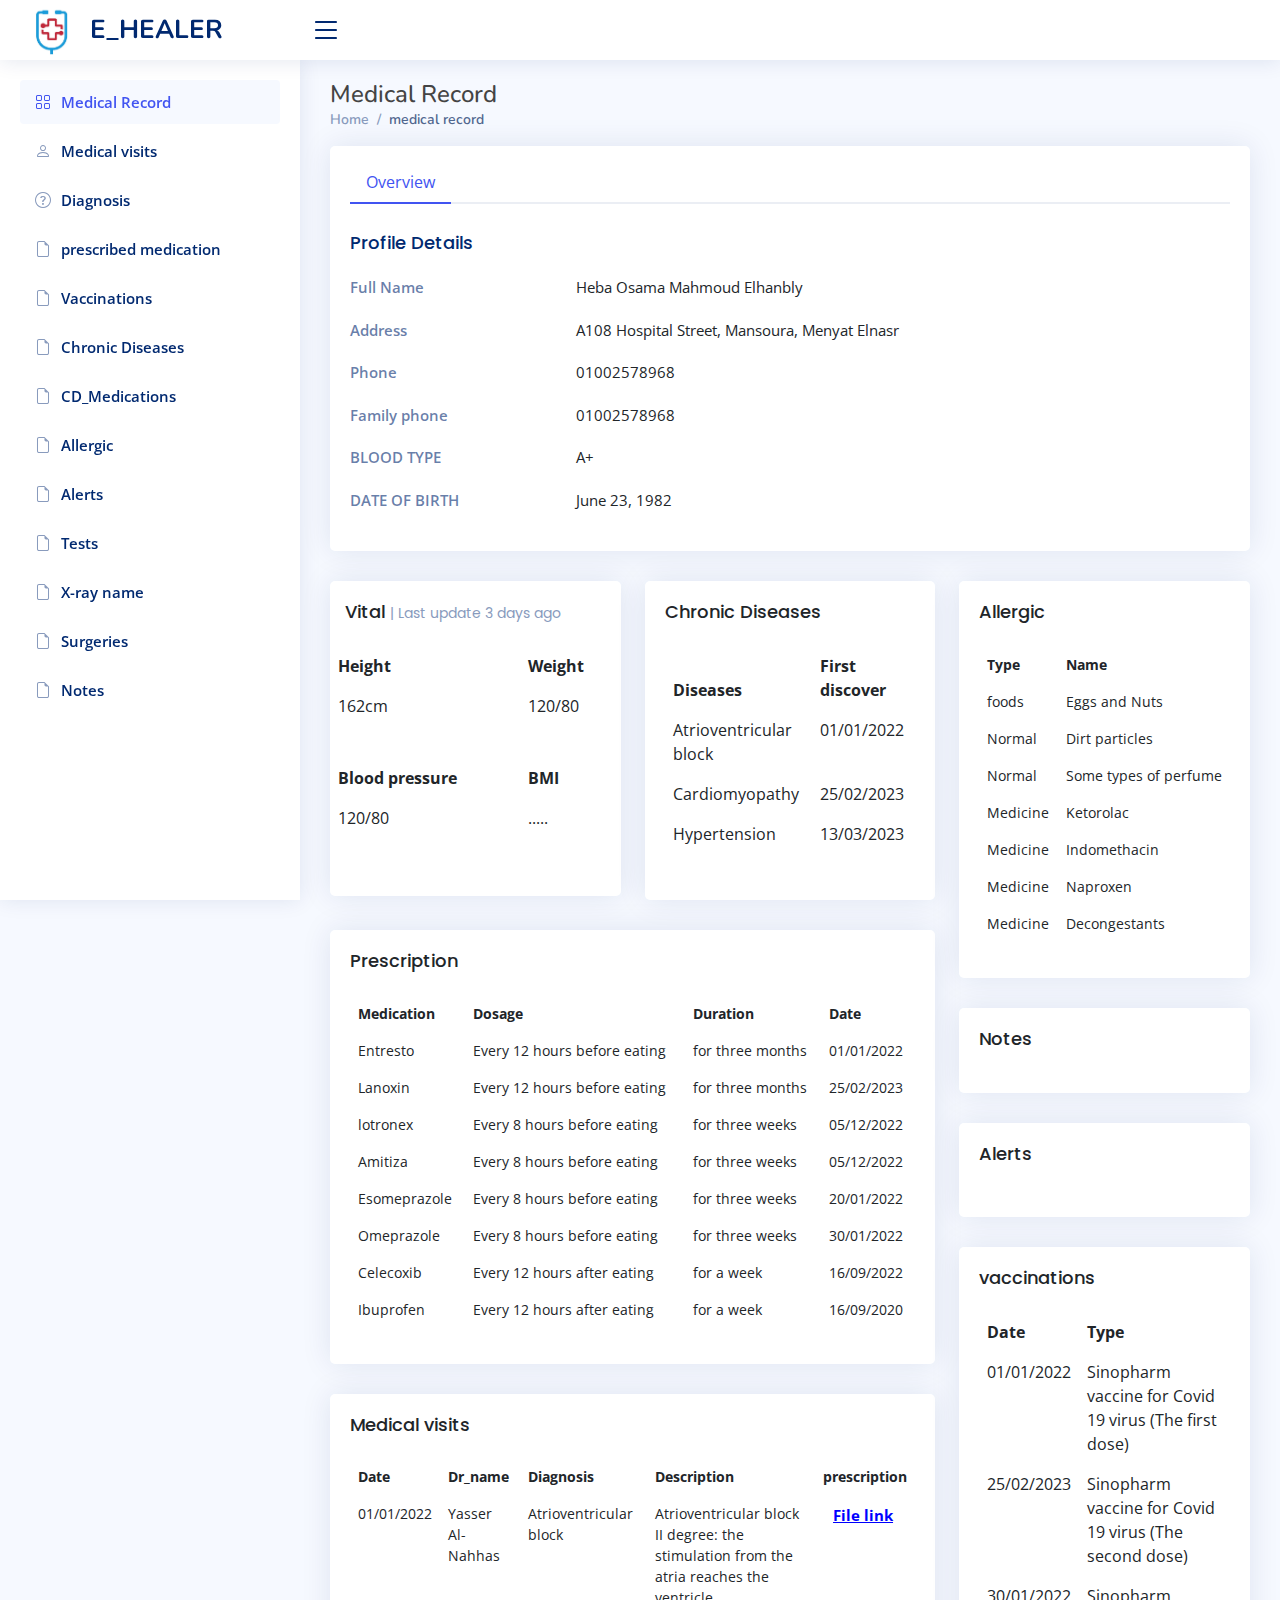
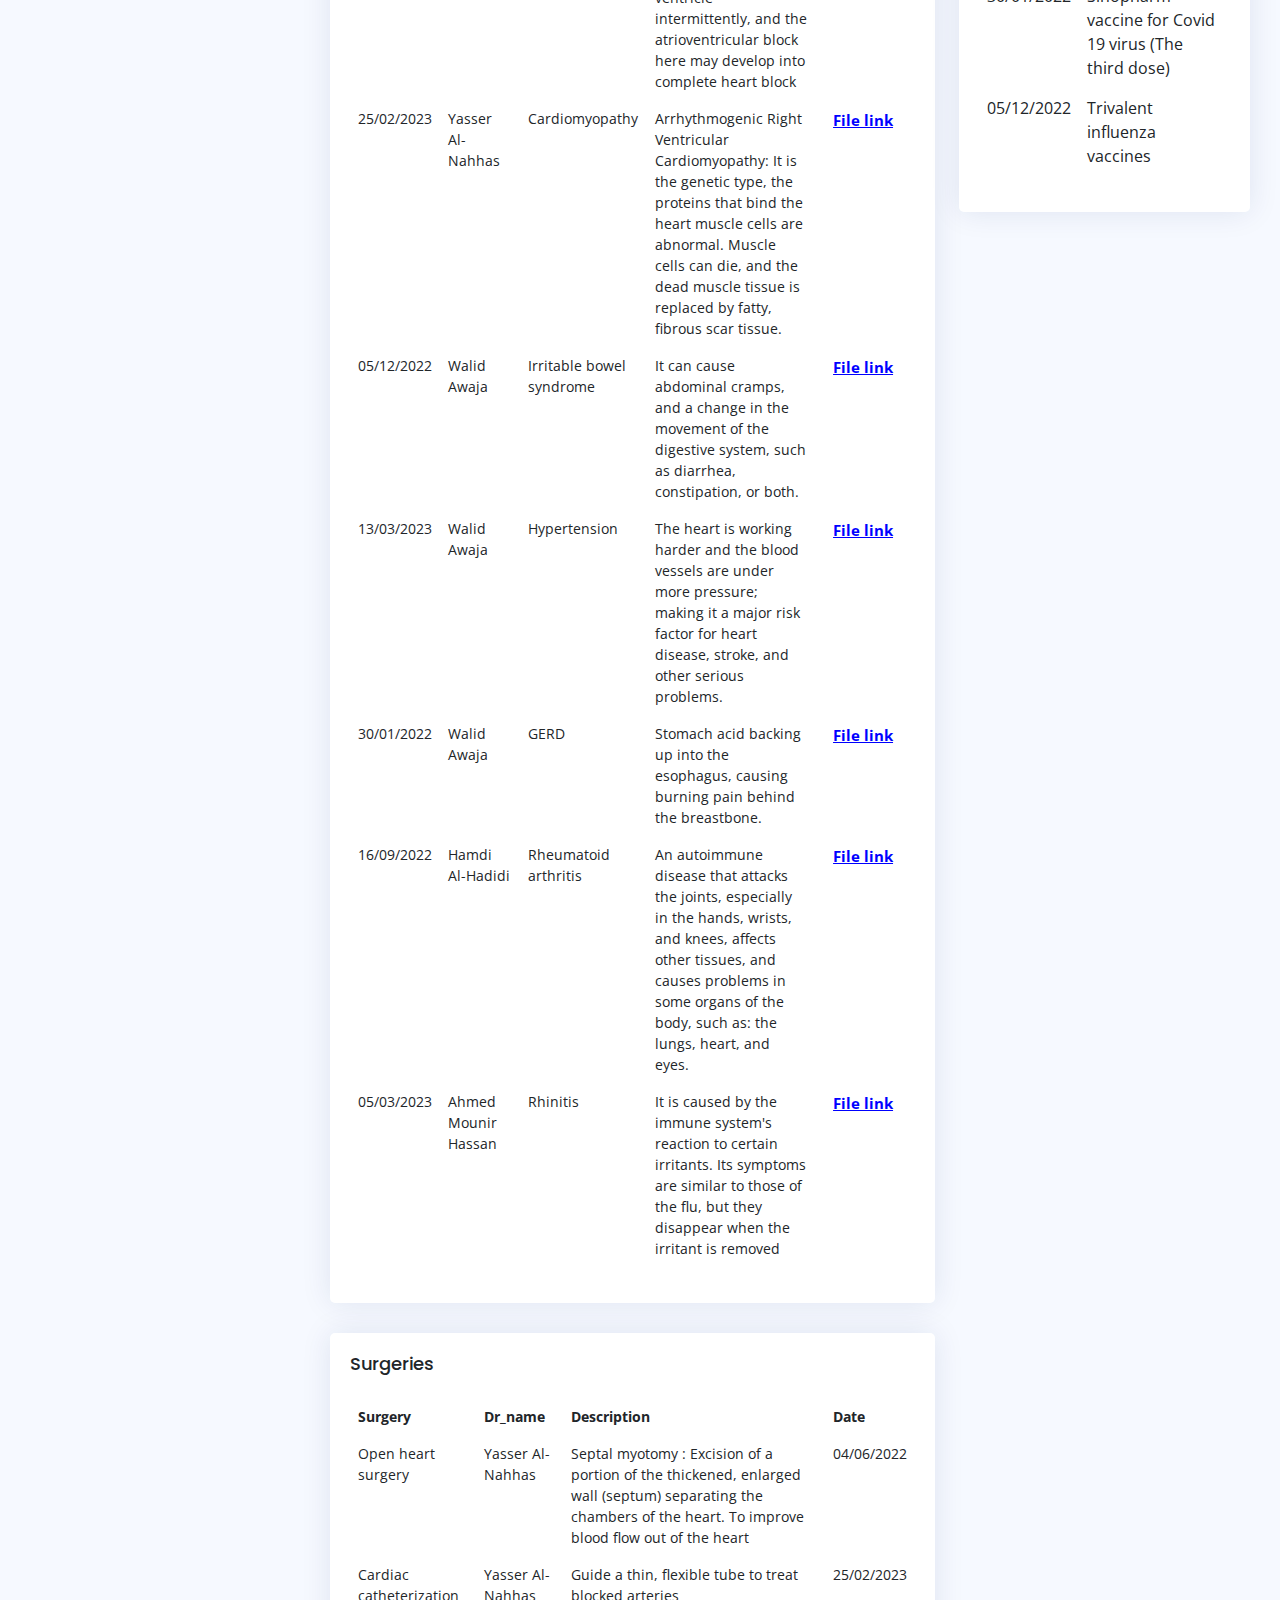
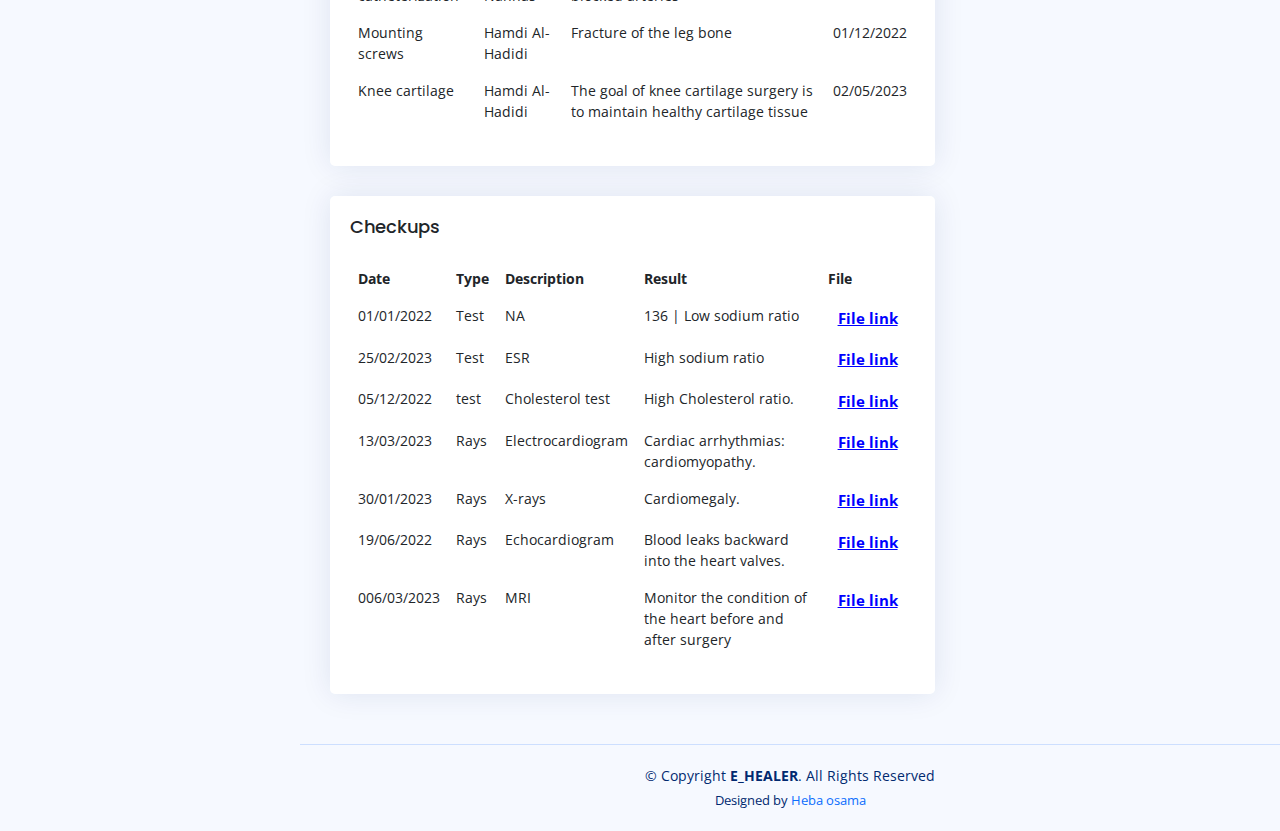
==== commit 1bbe2cd0: "Update index.html" ====
--- a/index.html
+++ b/index.html
@@ -687,21 +687,42 @@
            
 
           </div>
-        </div><!-- End Left side columns -->
+        </div>
+      </div>
+        <!-- End Left side columns -->
 
         <!-- Right side columns -->
         <div class="col-lg-4">
 
            <!-- Budget Allergic -->
-           <div class="card">
-
-            <div class="card-body pb-0">
-              <h5 class="card-title" id="al">Allergic</h5>
-
-              <div id="budgetChart" style="min-height: 400px;" class="echart">
-                
-
-                <table class="table table-borderless datetable">
+
+
+
+
+
+
+
+
+
+
+
+
+
+
+
+
+           
+
+
+
+
+          <div class="col-12">
+            <div class="card recent-sales overflow-auto">
+
+            
+                  <div class="card-body">
+                    <h5 class="card-title" id="al">Allergic</h5>
+                    <table class="table table-borderless datetable">
                   <thead>
                     <tr>
                       <th scope="col">Type</th>
@@ -759,14 +780,14 @@
 
                   </tbody>
                 </table>
+                
+
               </div>
 
-              
-
             </div>
-          </div><!-- End Budget Allergic -->
-
+          
           <!-- note -->
+          
           <div class="card">
 
 
@@ -918,6 +939,7 @@
         </div><!-- End Right side columns -->
 
       </div>
+    </div>
     </section>
 
   </main><!-- End #main -->
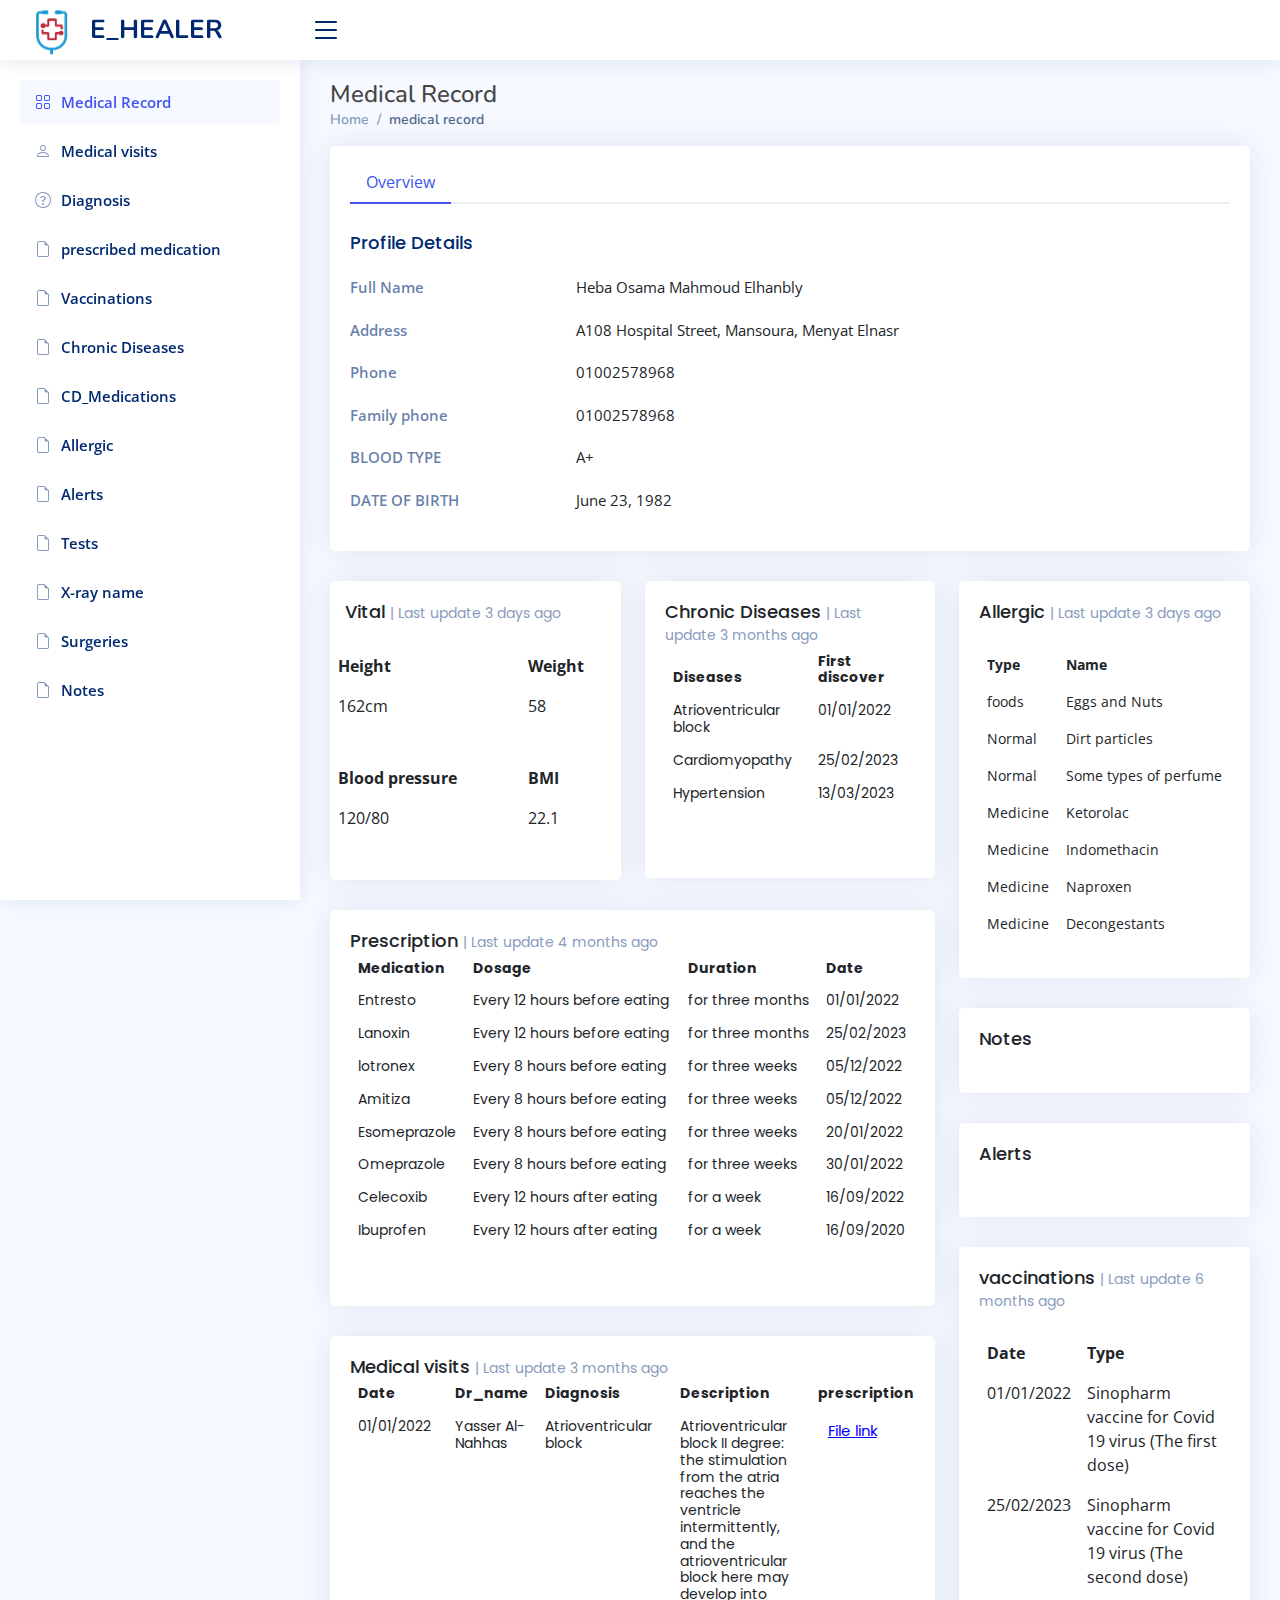
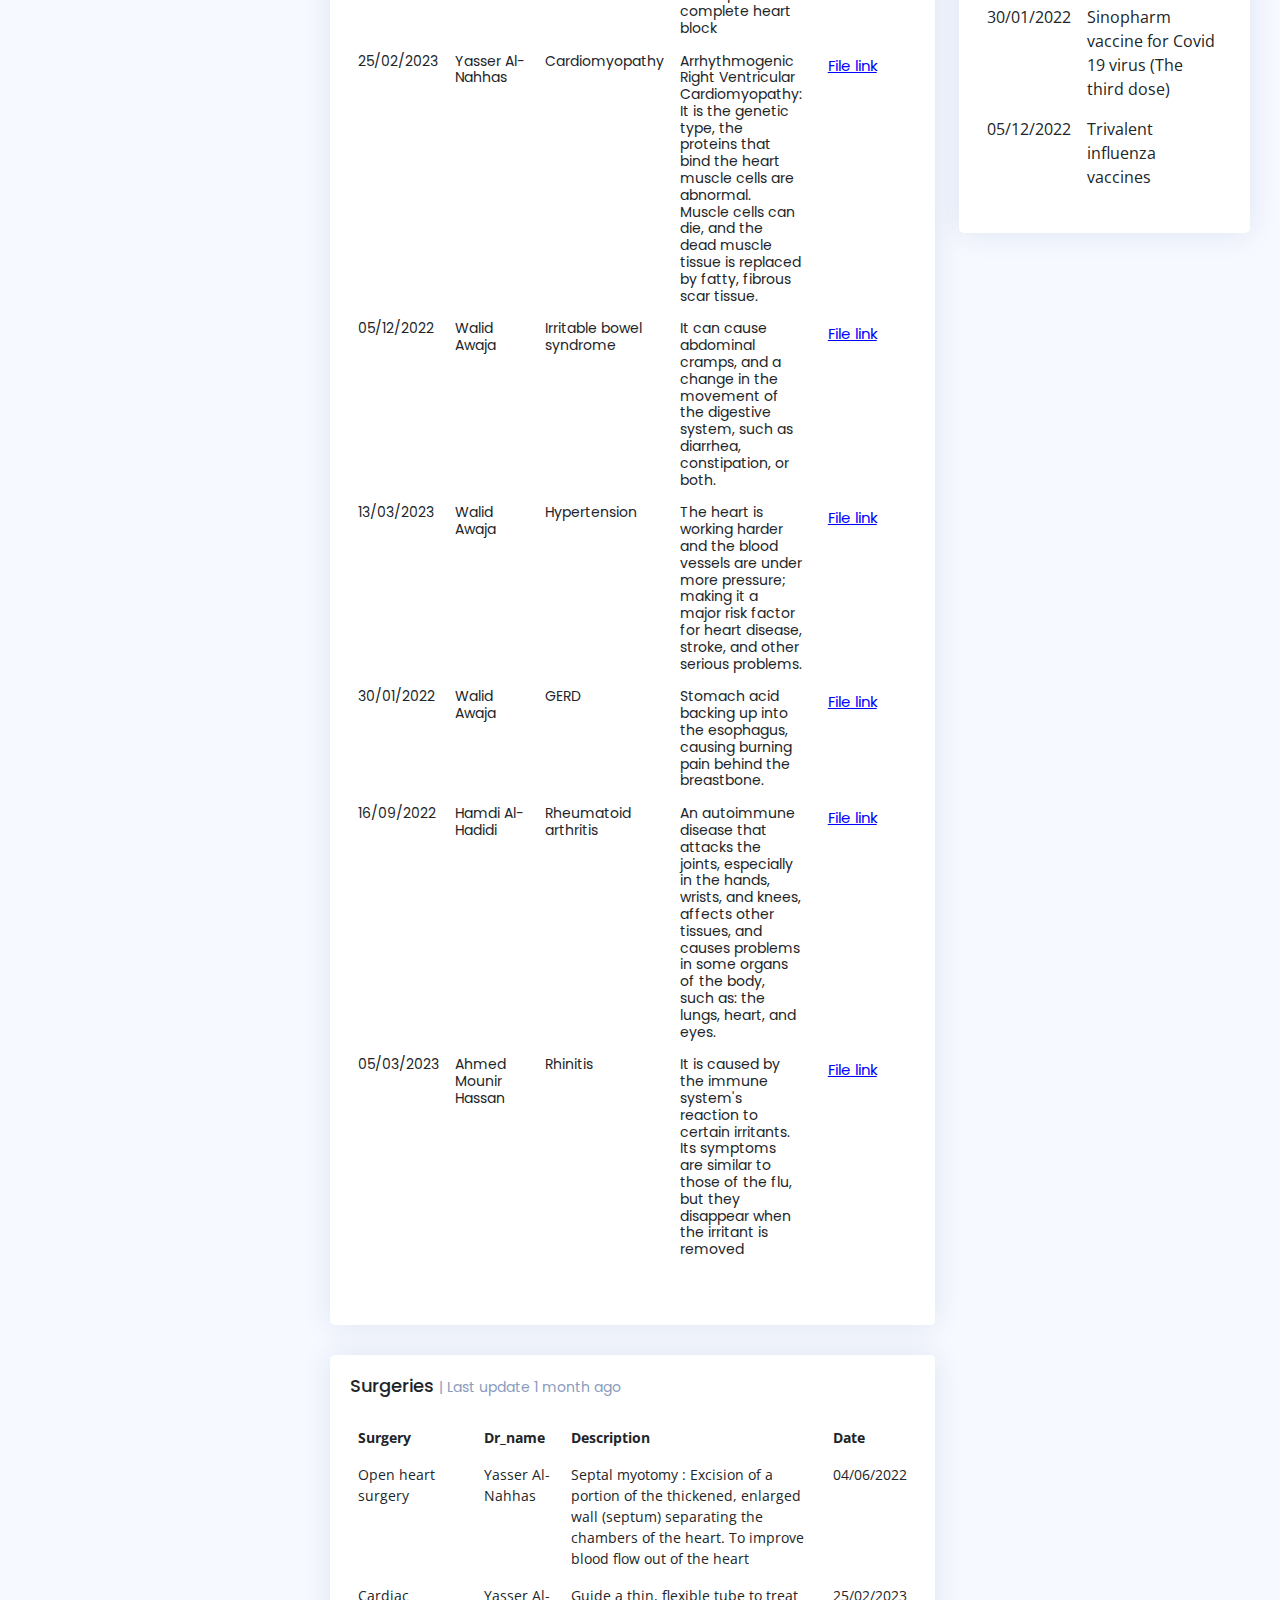
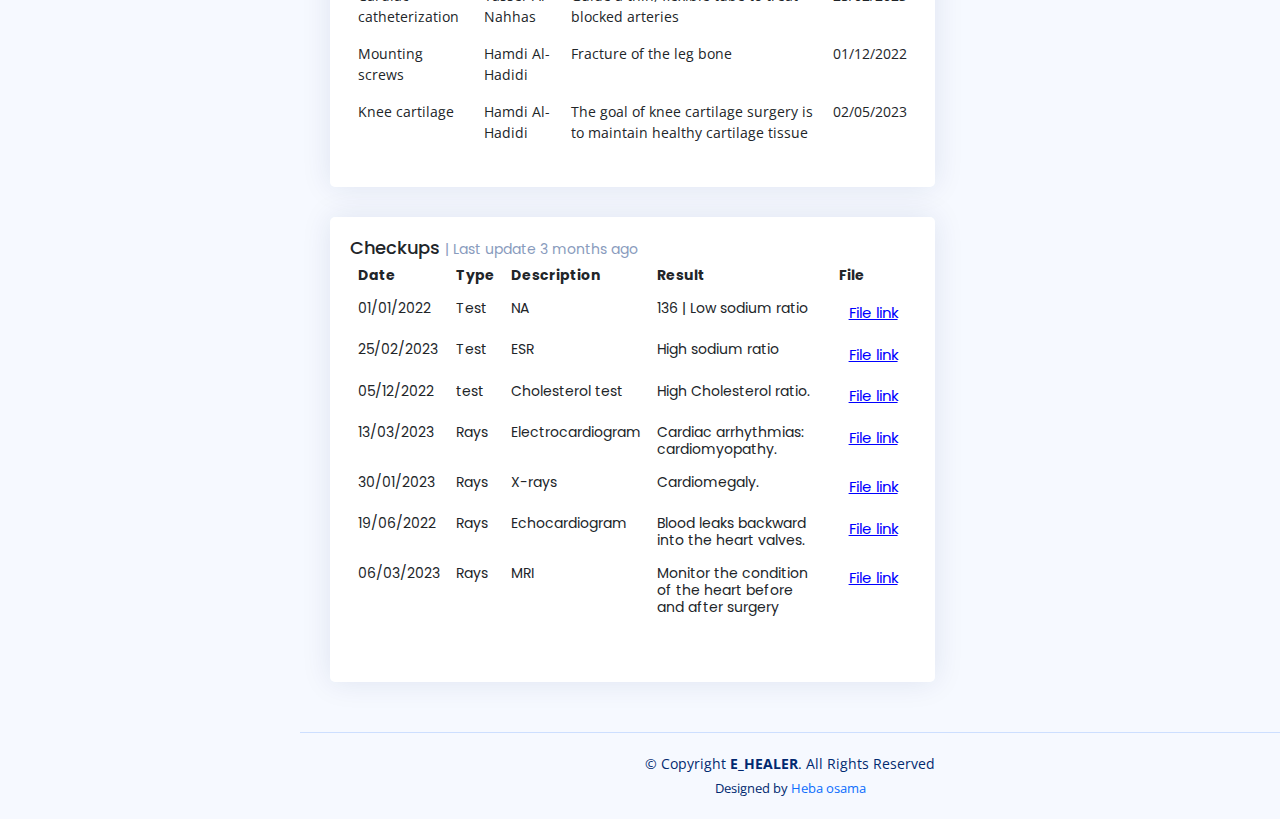
==== commit 459afb2a: "Update index.html" ====
--- a/index.html
+++ b/index.html
@@ -277,7 +277,7 @@
                 <tr>
              
                   <td   >162cm</td>
-                  <td >120/80</td>
+                  <td >58</td>
                   
                 </tr>
                 <td></td>
@@ -292,14 +292,10 @@
                 </tr>
                 <tr>
                   <td>120/80</td>
-                  <td>.....</td>
+                  <td>22.1</td>
                   
                 </tr>
-                <tr>
-                  <td></td>
-                  <td></td>
-               
-                </tr>
+                
                 <tr>
                   <td></td>
                   <td></td>
@@ -317,7 +313,7 @@
               
 
                 <div class="card-body">
-                  <h5 class="card-title">Chronic Diseases</h5>
+                  <h5 class="card-title">Chronic Diseases <span>| Last update 3 months ago</span</h5>
 
                   <table  class="table table-borderless">
                     <thead >
@@ -371,7 +367,7 @@
             
 
                 <div class="card-body">
-                  <h5 class="card-title" id="pr">Prescription</h5>
+                  <h5 class="card-title" id="pr">Prescription <span>| Last update 4 months ago</span</h5>
 
                   <table class="table table-borderless datetable">
                     <thead>
@@ -457,7 +453,7 @@
               
 
                 <div class="card-body">
-                  <h5 class="card-title" id="mv">Medical visits</h5>
+                  <h5 class="card-title" id="mv">Medical visits <span>| Last update 3 months ago</span</h5>
 
                   <table class="table table-borderless datetable">
                     <thead>
@@ -545,7 +541,7 @@
                    
     
                     <div class="card-body">
-                      <h5 class="card-title" id="su">Surgeries</h5>
+                      <h5 class="card-title" id="su">Surgeries <span>| Last update 1 month ago</span></h5>
                       <table class="table table-borderless">
                         <thead>
                           <tr>
@@ -604,7 +600,7 @@
     
                   
                         <div class="card-body">
-                      <h5 class="card-title" id="mv">Checkups</h5>
+                      <h5 class="card-title" id="mv">Checkups <span>| Last update 3 months ago</span</h5>
                       <table class="table table-borderless datetable">
                         <thead>
                           <tr>
@@ -666,7 +662,7 @@
           
                           </tr>
                           <tr>
-                            <td scope="row">006/03/2023</th>
+                            <td scope="row">06/03/2023</th>
                               <td>Rays</td>
                             <td>MRI</td>
                             <td>Monitor the condition of the heart before and after surgery</td>
@@ -699,29 +695,12 @@
 
 
 
-
-
-
-
-
-
-
-
-
-
-
-
-           
-
-
-
-
           <div class="col-12">
             <div class="card recent-sales overflow-auto">
 
             
                   <div class="card-body">
-                    <h5 class="card-title" id="al">Allergic</h5>
+                    <h5 class="card-title" id="al">Allergic <span>| Last update 3 days ago</span> </h5>
                     <table class="table table-borderless datetable">
                   <thead>
                     <tr>
@@ -883,7 +862,7 @@
 
 
               <div class="card-body">
-                <h5 class="card-title" id="no">vaccinations </h5>
+                <h5 class="card-title" id="no">vaccinations <span>| Last update 6 months ago</span> </h5>
 
                 
                 <table class="table table-borderless datetable">
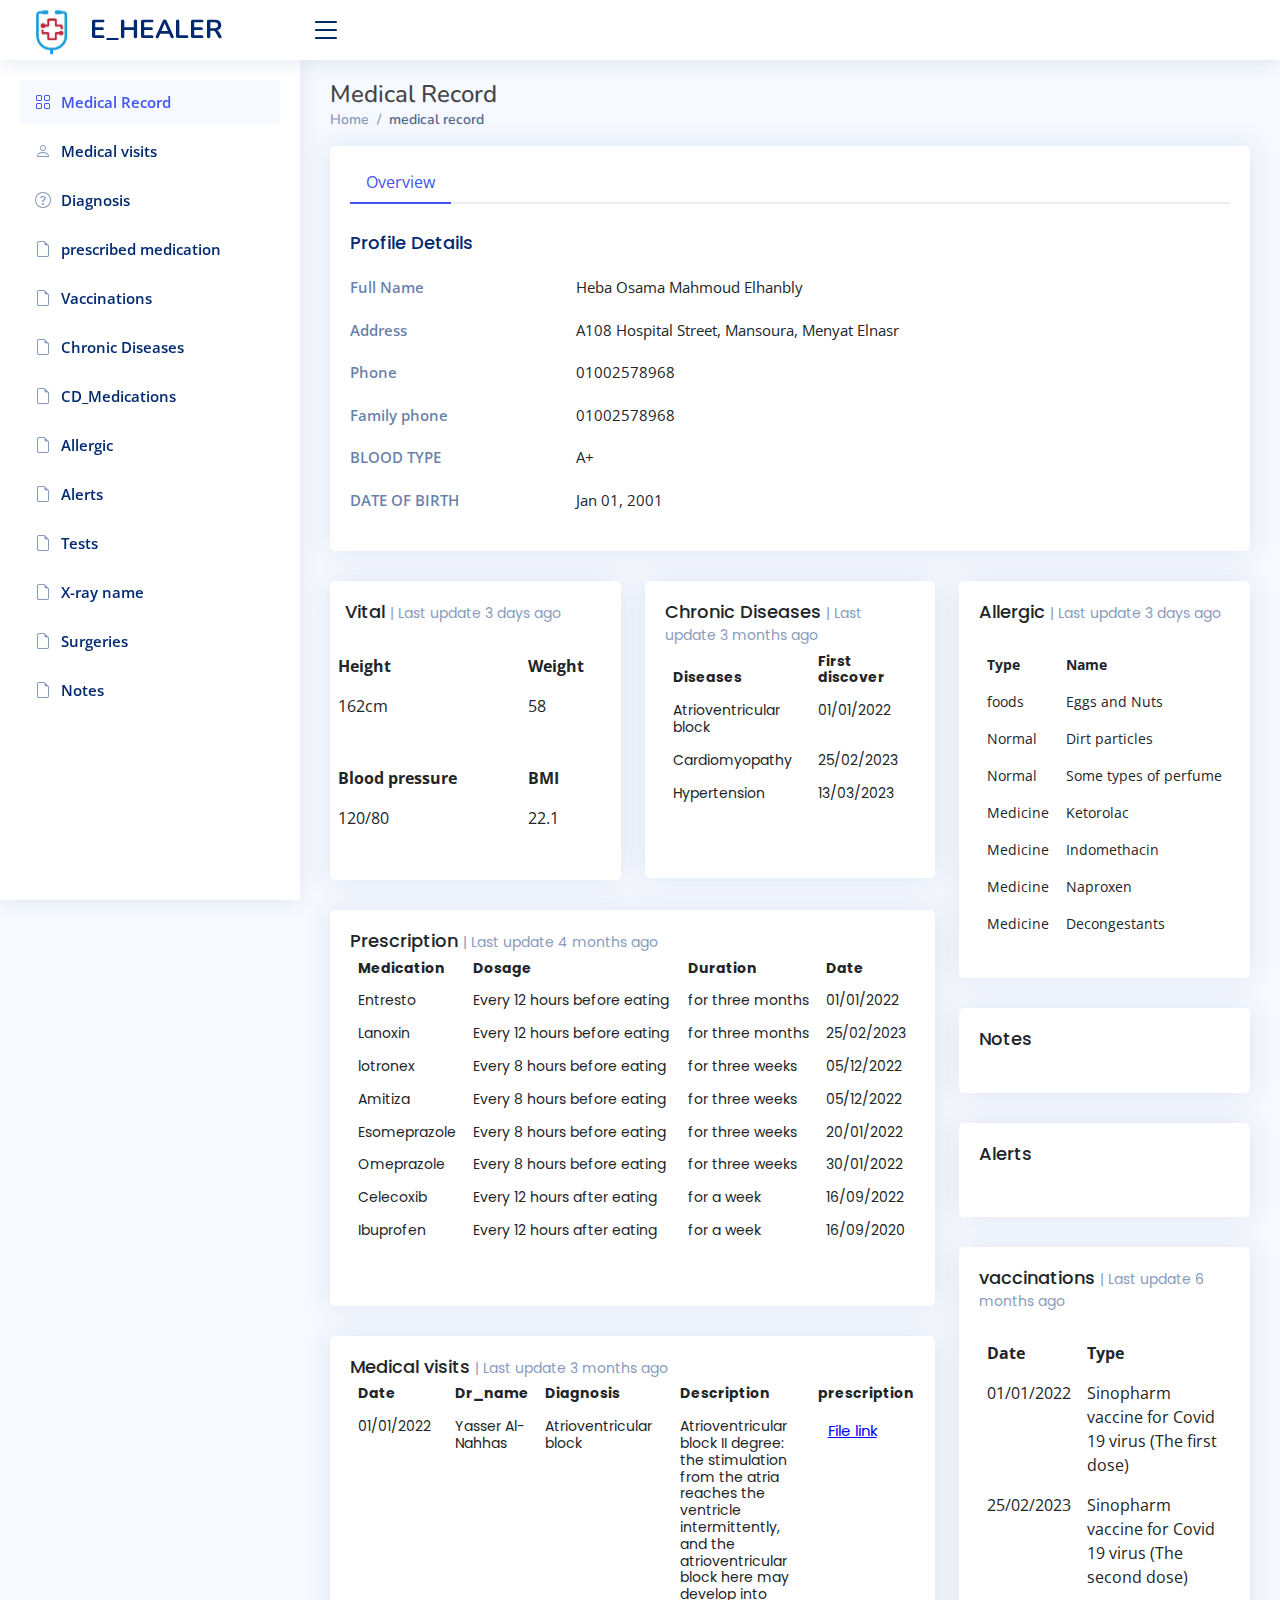
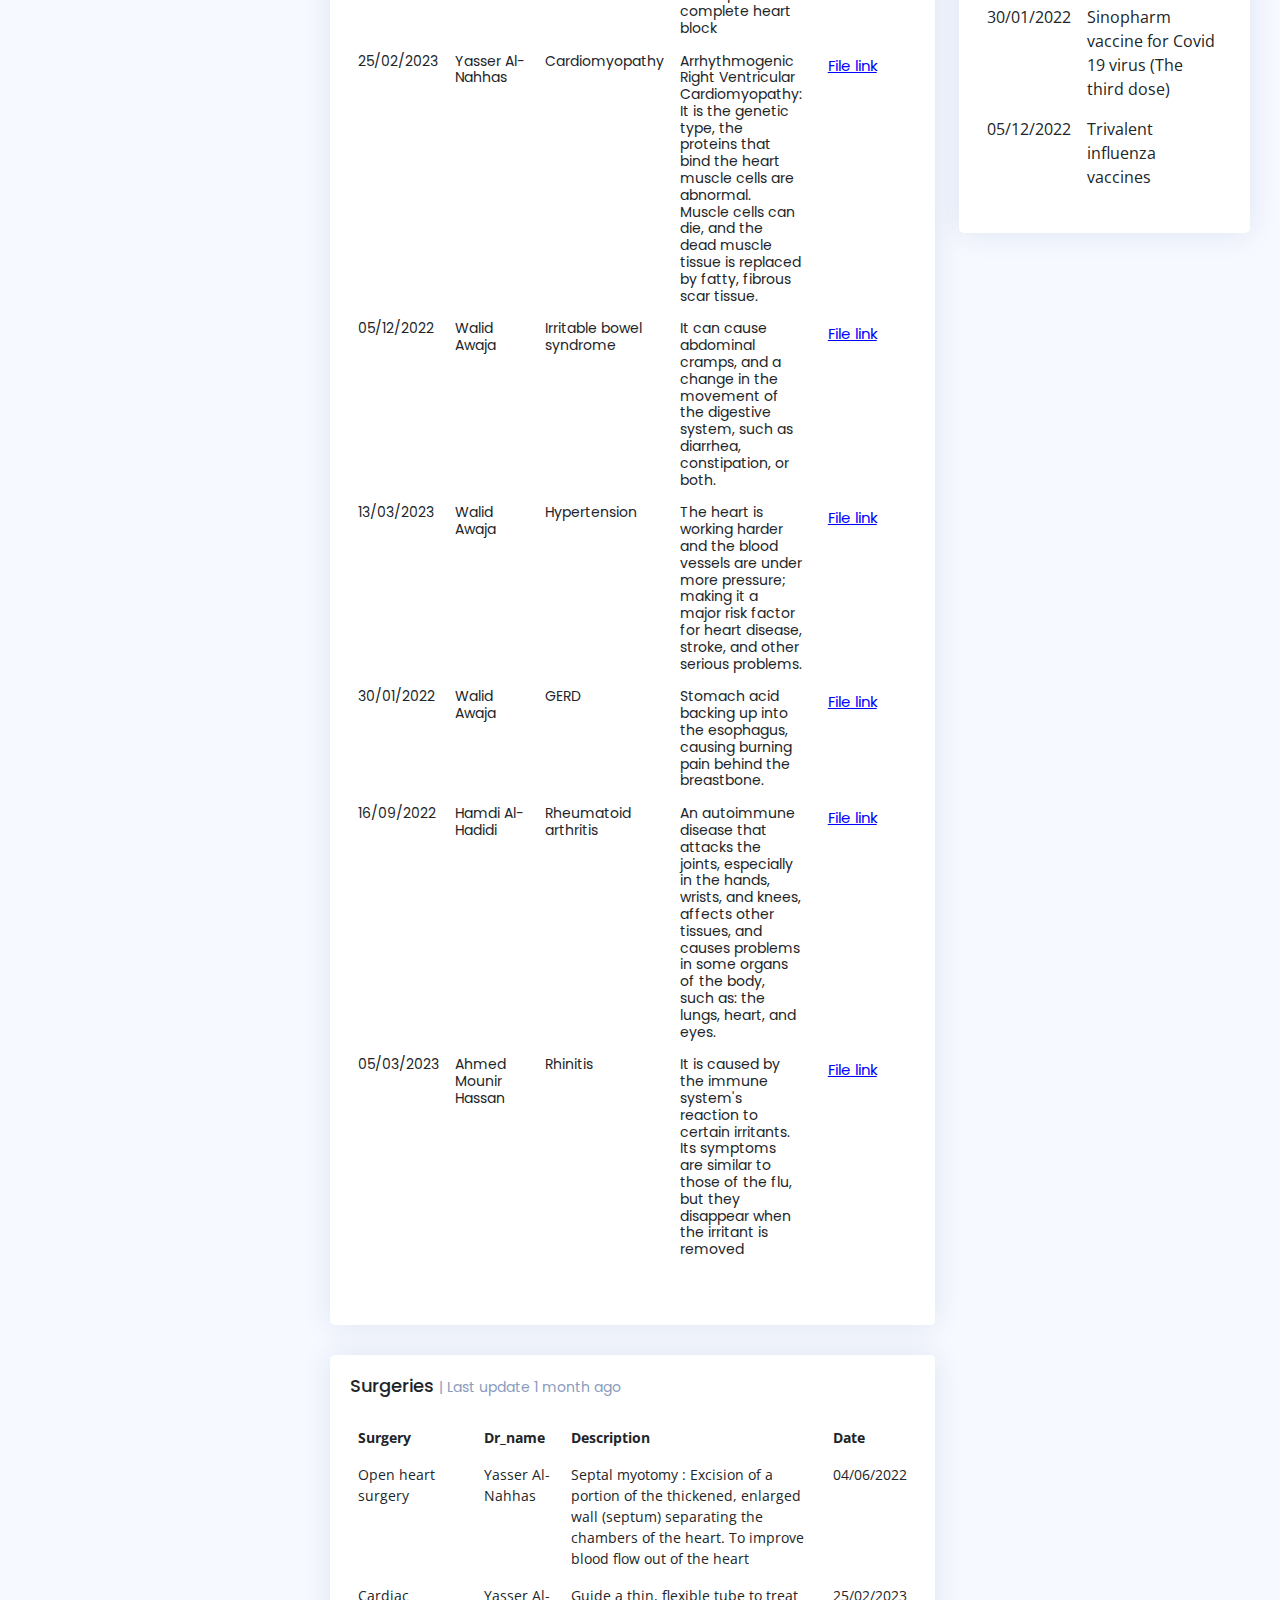
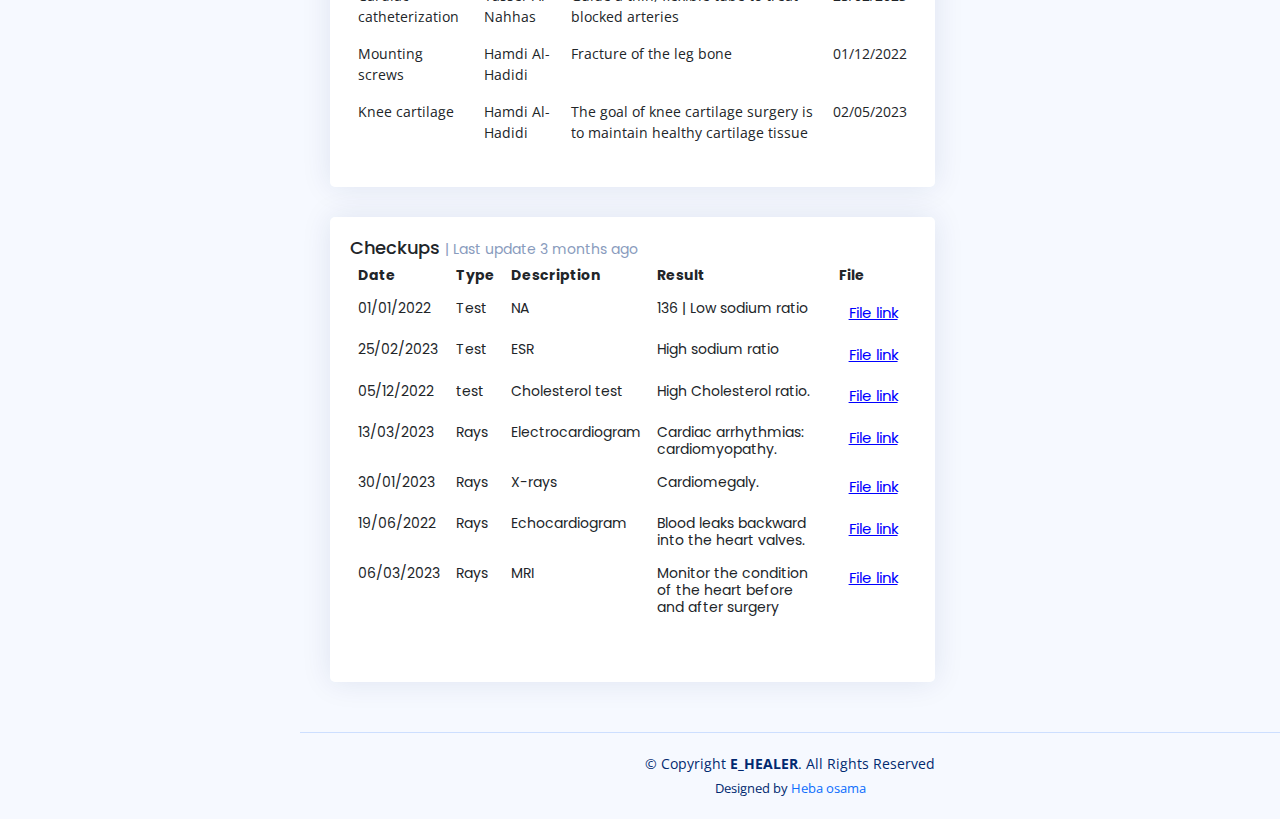
==== commit d04c94a4: "Update index.html" ====
--- a/index.html
+++ b/index.html
@@ -228,7 +228,7 @@
     
                       <div class="row">
                         <div class="col-lg-3 col-md-4 label">DATE OF BIRTH</div>
-                        <div class="col-lg-9 col-md-8">June 23, 1982</div>
+                        <div class="col-lg-9 col-md-8">Jan 01, 2001</div>
                       </div>
     
                     
